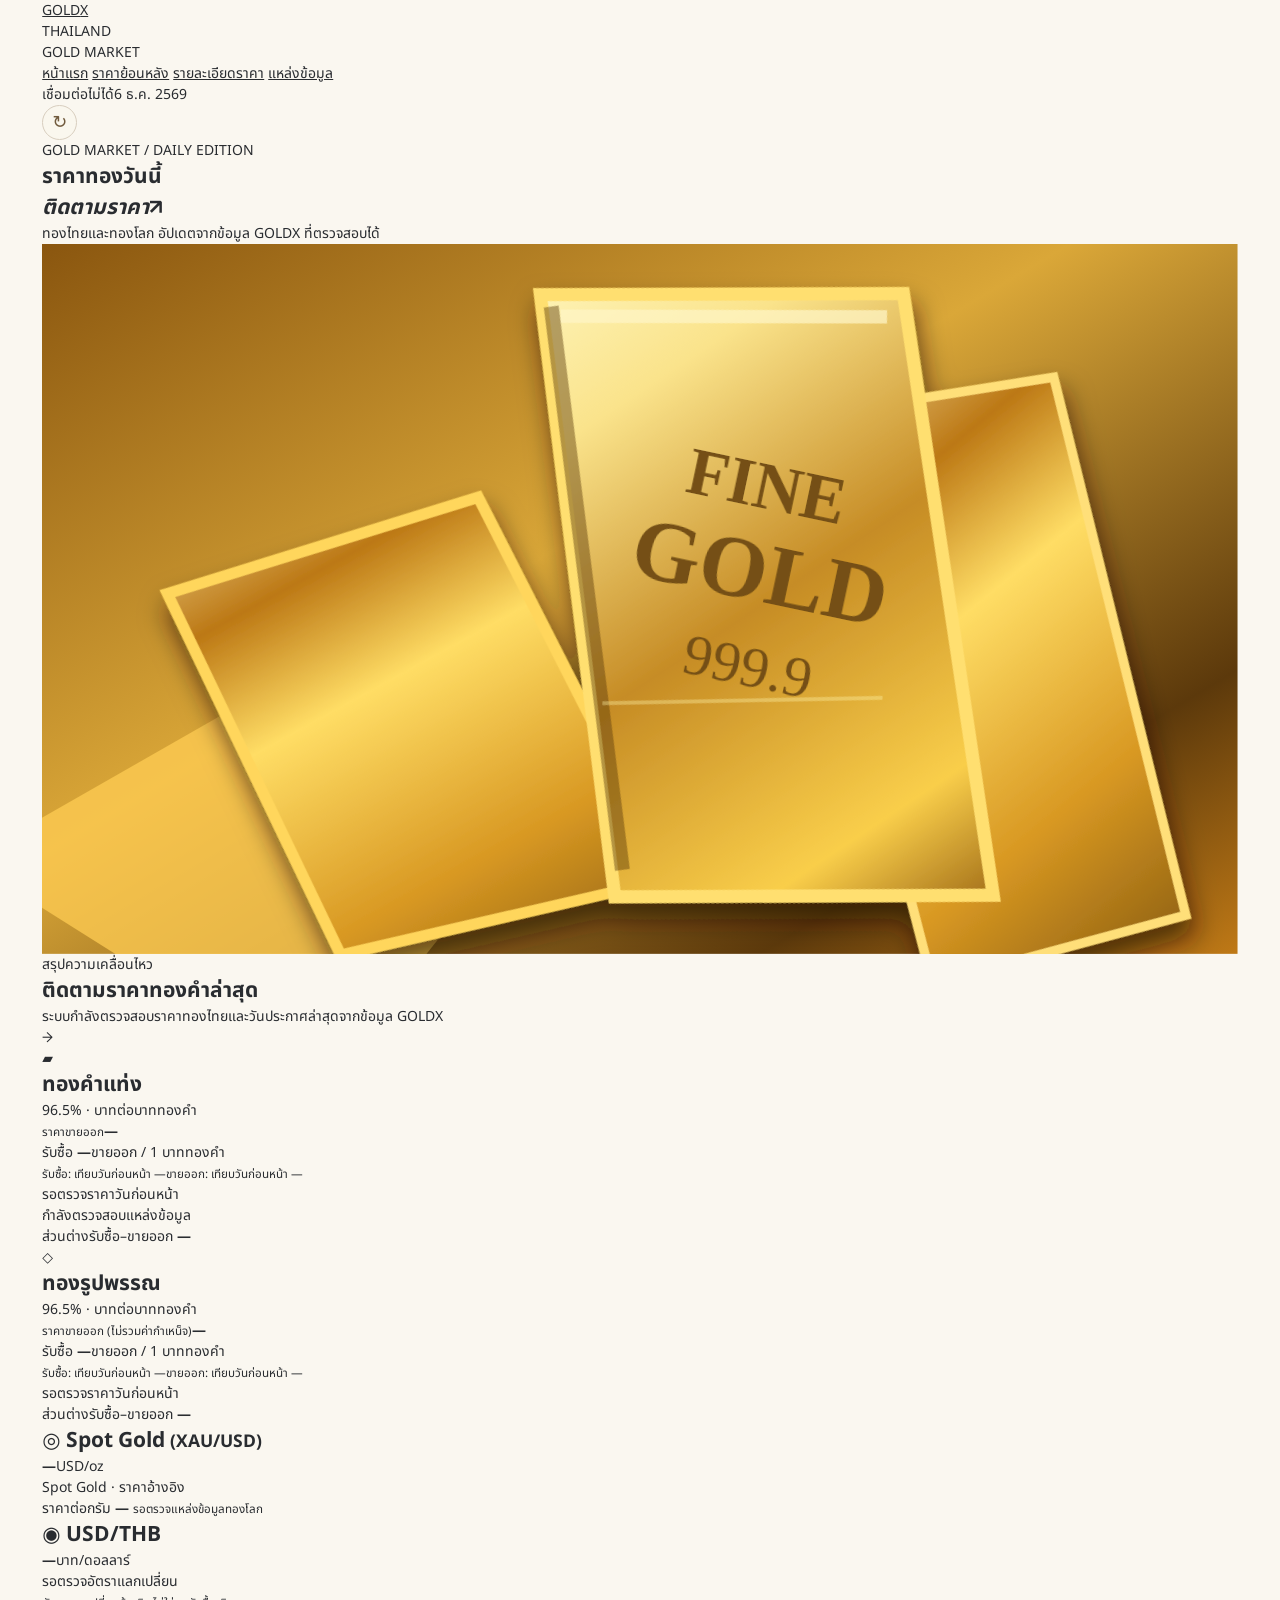
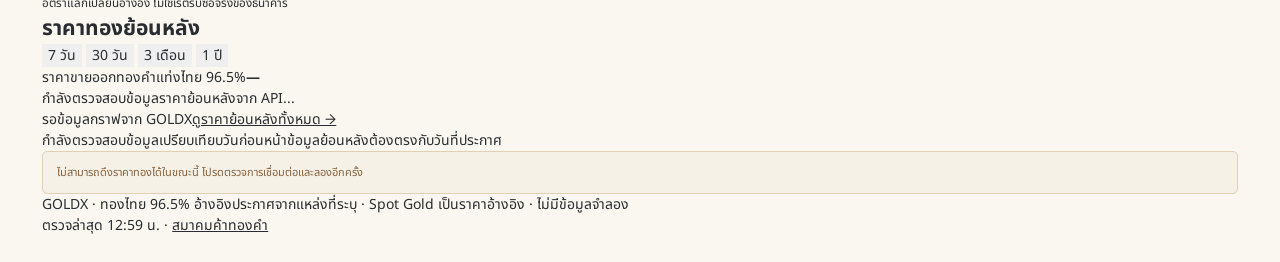
==== index.html @ 0587a01c "Redesign GOLDX homepage as user-approved bold black/red editorial with same live price IDs and verif" ====
<!doctype html>
<html lang="th">
<head>
  <meta charset="utf-8" />
  <meta name="viewport" content="width=device-width, initial-scale=1" />
  <meta name="theme-color" content="#faf7ee" />
  <meta name="application-name" content="GOLDX" />
  <meta property="og:title" content="GOLDX — Gold Market Intelligence" />
  <link rel="icon" type="image/svg+xml" href="data:image/svg+xml,%3Csvg%20xmlns%3D%22http%3A%2F%2Fwww.w3.org%2F2000%2Fsvg%22%20viewBox%3D%220%200%2064%2064%22%20role%3D%22img%22%20aria-label%3D%22GOLDX%22%3E%0A%3Cdefs%3E%3ClinearGradient%20id%3D%22g%22%20x1%3D%220%22%20y1%3D%220%22%20x2%3D%221%22%20y2%3D%221%22%3E%3Cstop%20stop-color%3D%22%23ffecb2%22%2F%3E%3Cstop%20offset%3D%22.55%22%20stop-color%3D%22%23d8ac60%22%2F%3E%3Cstop%20offset%3D%221%22%20stop-color%3D%22%23a27a3a%22%2F%3E%3C%2FlinearGradient%3E%3C%2Fdefs%3E%0A%3Crect%20x%3D%222%22%20y%3D%222%22%20width%3D%2260%22%20height%3D%2260%22%20rx%3D%2215%22%20fill%3D%22%23111214%22%20stroke%3D%22%235f4d2e%22%20stroke-width%3D%222%22%2F%3E%0A%3Cpath%20d%3D%22M36%2018.5C32.5%2016.7%2024.2%2018.4%2020.8%2024.6c-4%207.5-1%2017.6%206.2%2020.9%204.4%202.1%209.8%201.3%2013.3-1V34H30.5%22%20stroke%3D%22url%28%23g%29%22%20fill%3D%22none%22%20stroke-width%3D%225.5%22%20stroke-linecap%3D%22round%22%20stroke-linejoin%3D%22round%22%2F%3E%0A%3Cpath%20d%3D%22M42%2015.6%2052.2%2027M52.2%2015.6%2042%2027%22%20stroke%3D%22url%28%23g%29%22%20fill%3D%22none%22%20stroke-width%3D%223.4%22%20stroke-linecap%3D%22round%22%2F%3E%0A%3C%2Fsvg%3E" />
  <meta name="description" content="GOLDX — ราคาทองไทย 96.5% รับซื้อขายออก ทองโลก XAU/USD ค่าเงิน USD/THB และกราฟราคาย้อนหลังจากข้อมูลอ้างอิงจริง" />
  <title>GOLDX — ราคาทองไทย ทองโลก และอัตราแลกเปลี่ยน | Bold Editorial</title>
  <link rel="preconnect" href="https://fonts.googleapis.com" />
  <link rel="preconnect" href="https://fonts.gstatic.com" crossorigin />
  <link href="https://fonts.googleapis.com/css2?family=DM+Sans:wght@400;500;600;700;800&family=Noto+Sans+Thai:wght@400;500;600;700;800&display=swap" rel="stylesheet" />
  <style>
:root{--bg:#0b0c0e;--rail:#101113;--panel:#151619;--panel-hi:#191a1d;--line:#2c2d2e;--subline:#262728;--gold:#ddba78;--gold-hi:#f7daa1;--gold-muted:#a18a63;--ink:#f1f0ec;--muted:#85868b;--subtle:#54565a;--green:#91d9b0;--red:#ed8c83;--radius:16px;--font:'DM Sans','Noto Sans Thai',system-ui,sans-serif}
*{box-sizing:border-box}html{scroll-behavior:smooth}body{margin:0;background:var(--bg);color:var(--ink);font-family:var(--font);font-size:14px;-webkit-font-smoothing:antialiased}button,input,select{font:inherit}button{cursor:pointer}button:focus-visible,input:focus-visible,select:focus-visible,a:focus-visible{outline:2px solid var(--gold-hi);outline-offset:3px}a{color:inherit}h1,h2,h3,p{margin:0}svg{display:block}button{border:0;color:inherit}::selection{background:#b99654;color:#0b0c0e}.svg-defs{position:absolute;overflow:hidden;pointer-events:none}.site-shell{display:flex;min-height:100vh;max-width:2200px;margin:auto}.sidebar{width:248px;flex-shrink:0;position:sticky;top:0;height:100vh;background:var(--rail);border-right:1px solid #252527;display:flex;flex-direction:column;padding:31px 16px 22px;z-index:22}.brand{display:flex;align-items:center;gap:11px;padding:0 12px 41px}.brand-mark{height:40px;width:40px;flex-shrink:0;display:grid;place-items:center;background:linear-gradient(130deg,#f5d997,#95723c);color:#15120e;border-radius:11px;transform:rotate(-8deg);box-shadow:0 5px 22px #bb8d3830}.brand-mark>span{font-size:16px;font-weight:800;letter-spacing:-1px;transform:rotate(8deg);line-height:1}.brand-type strong{display:block;font-size:22px;letter-spacing:3px;font-weight:800;line-height:1.1}.brand-type small{display:block;white-space:nowrap;font-size:7px;letter-spacing:2px;color:var(--gold-muted);margin-top:5px;font-weight:700}.sidebar-label,.section-kicker{font-size:10px;letter-spacing:2px;font-weight:800;color:var(--gold-muted)}.sidebar-label{padding:0 14px;margin-bottom:17px;color:#777779;font-size:9px}.side-nav{display:flex;flex-direction:column;gap:5px}.nav-link{height:47px;background:transparent;width:100%;padding:0 13px;border-radius:9px;display:flex;align-items:center;gap:13px;text-align:left;font-weight:600;color:#a4a4a6;transition:background .18s,color .18s}.nav-link:hover{background:#222326;color:#fff}.nav-link.is-active{background:linear-gradient(90deg,#4c412d70,#27231e50);color:#f4d391;border:1px solid #b18e472e}.nav-link svg,.quote-icon svg,.icon-btn svg,.insight-note svg{width:19px;height:19px;fill:none;stroke:currentColor;stroke-width:1.6;stroke-linecap:round;stroke-linejoin:round}.nav-link svg{width:18px;height:18px}.sidebar-bottom{margin-top:auto}.side-source{background:#17181a;border:1px solid #35302a;border-radius:12px;padding:17px 12px;display:flex;gap:10px;align-items:flex-start}.source-emblem{color:var(--gold);font-size:21px}.side-source strong{font-size:11px;color:var(--gold-hi)}.side-source p{font-size:10px;line-height:1.8;color:#858285;margin-top:6px}.sidebar-footer{display:flex;justify-content:space-between;align-items:center;padding:22px 7px 0;color:#66676a;font-size:10px;letter-spacing:.8px}.sidebar-footer span{font-size:14px;color:var(--gold-muted)}.content-wrap{min-width:0;flex:1}.topbar{height:79px;padding:0 43px;border-bottom:1px solid #222427;display:flex;align-items:center;justify-content:space-between;gap:12px}.top-left,.top-right{display:flex;align-items:center;gap:20px}.top-left{font-size:11px;color:#909194}.top-eyebrow{font-weight:700;letter-spacing:1.6px;color:#e3e1da;font-size:10px}.top-eyebrow span{color:#6d6b65;margin:0 4px}.top-divider{height:15px;width:1px;background:#38383a}.timezone{font-size:9px;letter-spacing:1px;color:#787879;font-weight:700}.live-indicator{display:inline-flex;gap:8px;align-items:center;background:#24342c40;border:1px solid #46694e65;border-radius:50px;padding:7px 11px;color:var(--green);font-size:10px;font-weight:700;white-space:nowrap}.live-indicator.is-warning{background:#4f392039;border-color:#725936;color:#f3ca80}.live-indicator.is-error{background:#51292a42;border-color:#844042;color:#f09c96}.status-dot,.mini-dot,.tiny-dot{width:6px;height:6px;background:currentColor;border-radius:50%;display:inline-block;box-shadow:0 0 9px currentColor}.icon-btn{width:36px;height:36px;border:1px solid #38393c;background:#1c1d20;border-radius:10px;display:grid;place-items:center;color:#c2c2c3;transition:.2s}.icon-btn:hover{color:var(--gold-hi);border-color:#846e48}.icon-btn.spinning svg{animation:rot .85s linear infinite}.menu-button{display:none}.content-wrap main{padding:31px 43px 0;max-width:1800px;margin:auto}.hero{min-height:250px;position:relative;overflow:hidden;border-radius:17px;background:radial-gradient(ellipse 70% 160% at 100% 50%,#61503339,transparent 75%),linear-gradient(110deg,#1c1b18,#181819 68%,#252018);border:1px solid #403a2f;display:flex;justify-content:space-between;align-items:center;padding:29px 38px}.hero::after{content:'';position:absolute;inset:0;pointer-events:none;background-image:linear-gradient(90deg,transparent 95%,#e4c68e06 96%),linear-gradient(transparent 95%,#e4c68e06 96%);background-size:32px 32px;mask-image:linear-gradient(to left,black,transparent 65%)}.hero-copy{z-index:2;max-width:670px}.eyebrow{font-size:10px;font-weight:800;color:#ebc785;letter-spacing:2.2px;display:flex;gap:12px;align-items:center}.eyebrow-line{width:23px;height:1px;background:#e9c37b}.eyebrow-end{color:#776d5a}.hero h1{font-size:clamp(28px,3.1vw,48px);letter-spacing:-1.4px;line-height:1.4;font-weight:700;margin:12px 0 9px}.hero h1 em{font-style:normal;color:var(--gold-hi);font-weight:800}.hero-copy>p{font-size:12px;line-height:2.05;color:#b5afa5;max-width:560px}.hero-meta{margin-top:23px;font-size:10px;display:flex;gap:15px;flex-wrap:wrap;color:#a7a7a6;align-items:center}.hero-meta strong{font-weight:700;color:#e4d2ae}.hero-meta .mini-dot{margin-right:7px;color:var(--green)}.hero-meta-break{height:13px;background:#534c42;width:1px}.hero-art{height:232px;width:300px;flex-shrink:0;position:relative;z-index:1;margin-right:3px}.art-circle{border:1px solid #cda65a2c;border-radius:50%;position:absolute;left:15px;top:-66px;width:280px;height:280px}.art-circle-2{left:49px;top:-31px;width:212px;height:212px;border-style:dashed;border-color:#cda65a36}.art-halo{width:220px;height:130px;background:#e0b66545;filter:blur(62px);border-radius:50%;position:absolute;left:43px;top:65px}.gold-block{position:absolute;background:linear-gradient(146deg,#ffedac 0%,#cea158 17%,#b27c2f 51%,#73512c 100%);box-shadow:7px 19px 38px #0009,inset 2px 2px 3px #fff6;border:1px solid #f9d9988c;border-radius:6px;transform:skewY(-12deg) rotate(-11deg)}.gold-block-front{width:181px;height:112px;left:64px;top:58px;padding:18px 19px;color:#493216;display:flex;flex-direction:column;justify-content:space-between}.gold-block-front:after{content:'';position:absolute;bottom:-11px;left:1px;width:100%;height:12px;clip-path:polygon(0 0,100% 0,94% 100%,7% 100%);background:linear-gradient(90deg,#8d652f,#bd8540,#513713);border-radius:0 0 4px 4px}.gold-block-back{width:173px;height:103px;left:94px;top:42px;transform:skewY(-12deg) rotate(6deg);background:linear-gradient(150deg,#f8d18a,#88602a);opacity:.9}.gold-block-back span{position:absolute;font-size:9px;letter-spacing:3px;left:30px;bottom:22px;color:#67451b}.block-brand{font-weight:800;font-size:23px;letter-spacing:-1px}.block-purity{font-weight:800;font-size:19px;letter-spacing:1px}.block-purity span{display:block;font-size:6px;letter-spacing:2.2px}.block-mass{font-size:8px;letter-spacing:1.5px;position:absolute;right:18px;top:24px;font-weight:800}.art-cross{color:#f3d09a;font-size:21px;position:absolute;top:23px;right:24px;opacity:.9}.section-caption{display:flex;align-items:end;justify-content:space-between;gap:10px;margin:31px 0 17px}.section-caption h2,.panel-top h2,.lower-grid h2,.alerts-intro h2{font-size:19px;letter-spacing:-.4px;margin-top:7px;font-weight:700}.muted-caption{font-size:10px;color:var(--muted)}.quote-grid{display:grid;grid-template-columns:1fr 1fr;gap:16px}.quote-card{position:relative;overflow:hidden;background:linear-gradient(140deg,#1c1d1f,#171819 65%);border:1px solid #38383a;border-radius:16px;padding:23px 26px 0;min-width:0}.thai-quote{background:radial-gradient(ellipse 70% 70% at 100% 0%,#9a753123,transparent),linear-gradient(140deg,#20201e,#171819 70%);border-color:#594d37}.quote-card::after{content:'';position:absolute;right:-38px;top:50px;height:135px;width:135px;border:1px solid #d3aa5520;transform:rotate(35deg);border-radius:20px;pointer-events:none}.quote-top{display:flex;gap:12px;align-items:center}.quote-icon{width:40px;height:40px;border-radius:11px;display:grid;place-items:center;flex-shrink:0;font-weight:800;font-size:23px}.quote-icon-thai{background:linear-gradient(130deg,#75572c,#b59351);color:#ffe5af}.quote-icon-world{background:#20333b;color:#8fc3d1}.quote-title{min-width:0}.quote-name{font-size:9px;font-weight:800;letter-spacing:1.3px;color:#a99a76}.world-quote .quote-name{color:#8dabae}.quote-title h3{font-size:17px;font-weight:700;margin-top:2px;white-space:nowrap}.quote-title h3 span{font-size:11px;color:#9b9995;margin-left:4px}.small-tag{font-size:9px;letter-spacing:.9px;border:1px solid #514839;color:var(--gold);padding:7px 9px;border-radius:6px;font-weight:700;margin-left:auto;white-space:nowrap}.world-quote .small-tag{border-color:#2c4a52;color:#9dbdc5}.quote-sub-label{font-size:11px;color:#92918f;margin-top:23px}.quote-hero-price{display:flex;align-items:baseline;gap:7px;white-space:nowrap;margin-top:2px}.quote-hero-price .currency-sign{font-size:21px;color:var(--gold-muted)}.world-quote .currency-sign{color:#92bec6}.quote-hero-price strong{font-size:clamp(28px,3.25vw,48px);font-weight:700;letter-spacing:-2px;line-height:1.3;font-variant-numeric:tabular-nums}.price-suffix{font-size:10px;color:#828286;font-weight:700;letter-spacing:1px;margin-left:5px}.quote-info-row{display:flex;justify-content:space-between;gap:8px;align-items:center;margin-top:5px;min-height:25px}.price-change{font-size:11px;font-weight:700;padding:5px 9px;border-radius:5px;background:#282a2b;color:#a5a6a6}.price-change.positive{color:var(--green);background:#27463760}.price-change.negative{color:var(--red);background:#512c2b70}.quote-caption{font-size:10px;color:#979594}.quote-caption strong{font-weight:700;color:#c7c3b9}.quote-divider{height:1px;background:#393938;margin:20px 0 15px}.bidask{display:flex;align-items:center;gap:20px;padding-bottom:22px}.bidask>div{flex:1;min-width:0}.bidask small{color:#898988;display:block;font-size:10px;margin-bottom:5px}.bidask strong{font-size:19px;letter-spacing:-.4px;white-space:nowrap;font-weight:700;font-variant-numeric:tabular-nums}.bidask-bar{width:1px;height:36px;background:#484644}.source-line{margin:0 -26px;padding:12px 25px;display:flex;gap:8px;align-items:center;background:#0d0e1055;border-top:1px solid #333335;color:#989a99;font-size:9px;min-width:0}.source-line>span:nth-child(2){overflow:hidden;text-overflow:ellipsis;white-space:nowrap}.tiny-dot{color:var(--green);width:5px;height:5px;flex-shrink:0}.tiny-dot.stale{color:#efc17a}.tiny-dot.off{color:#a4a3a3}.time-right{margin-left:auto;flex-shrink:0;color:#b6b7b5}.quick-metrics{margin:16px 0 28px;display:grid;grid-template-columns:repeat(4,1fr);gap:14px}.metric{border:1px solid #2e3032;background:#141517;border-radius:12px;padding:17px 18px;min-width:0}.metric>span{font-size:10px;color:#929291;font-weight:700}.metric-slash{color:#605a50;margin:0 4px}.metric strong{display:block;font-size:23px;font-weight:700;letter-spacing:-.6px;margin-top:10px;font-variant-numeric:tabular-nums;white-space:nowrap;overflow:hidden;text-overflow:ellipsis}.metric small{font-size:10px;color:#727373}.analysis-layout{display:grid;grid-template-columns:minmax(0,1.75fr) minmax(300px,1fr);gap:16px;scroll-margin-top:20px}.surface{background:linear-gradient(150deg,#18191b,#141517);border:1px solid #303133;border-radius:16px;min-width:0}.chart-panel{padding:24px 25px 20px}.technical-panel{padding:24px 23px 20px}.panel-top{display:flex;justify-content:space-between;align-items:center;gap:8px}.panel-top-mark{font-size:9px;letter-spacing:1px;color:#787877;font-weight:700}.panel-top-mark span{font-size:17px;color:var(--gold);margin-left:8px}.chart-controls{display:flex;justify-content:space-between;gap:8px;margin:25px 0 25px;align-items:center;flex-wrap:wrap}.segmented{background:#101113;border:1px solid #373738;border-radius:9px;padding:4px;display:flex;gap:3px}.segment{border-radius:6px;color:#8d8e8e;background:transparent;padding:10px 13px;font-size:11px;font-weight:700;white-space:nowrap}.segment.is-selected{background:#57452a;color:#ffdfac}.periods{display:flex;gap:3px}.periods button{padding:9px 11px;background:transparent;color:#898989;font-size:10px;font-weight:800;border-radius:7px}.periods button:hover{color:#e1d1b0;background:#2d2b27}.periods button.is-selected{background:#28241d;color:#ecc784}.chart-info{display:flex;justify-content:space-between;align-items:baseline;gap:9px}.chart-info>div{display:flex;align-items:baseline;gap:13px;flex-wrap:wrap}.chart-symbol{font-size:10px;font-weight:800;letter-spacing:.9px;color:#bba67f}.chart-info strong{font-size:23px;letter-spacing:-.7px;font-weight:700}.chart-info small{font-size:11px;color:#9f9e98}.chart-data-source{color:#7a7975;font-size:9px;text-align:right}.chart-container{height:305px;position:relative;margin-top:9px;overflow:hidden}.chart-container>svg{width:100%;height:100%}.chart-loader,.chart-empty{position:absolute;inset:0;display:flex;align-items:center;justify-content:center;flex-direction:column;gap:13px;color:#97948b;font-size:11px;background:#151618ed;z-index:5}.chart-loader[hidden],.chart-empty[hidden]{display:none}.spinner{height:25px;width:25px;border:2px solid #55462d;border-top-color:#e8c481;border-radius:50%;animation:rot .9s linear infinite}.chart-empty span{font-size:30px;color:var(--gold-muted)}.chart-empty strong{font-size:13px;color:#ded5c4}.chart-empty p{max-width:300px;text-align:center;line-height:1.8;color:#93908a}.chart-tooltip{position:absolute;z-index:3;pointer-events:none;top:20px;left:20px;background:#0b0c0def;border:1px solid #615033;border-radius:8px;padding:9px 12px;font-size:10px;white-space:nowrap;color:#ddd}.chart-tooltip strong{display:block;font-size:14px;color:var(--gold-hi);margin-top:3px}.chart-tooltip[hidden]{display:none}.chart-axis{display:flex;justify-content:space-between;font-size:9px;color:#777875;padding:0 7px;margin-top:0}.chart-footnote{display:flex;justify-content:space-between;align-items:center;gap:10px;color:#727370;font-size:9px;margin-top:17px}.chart-legend{display:flex;align-items:center;gap:8px;color:#aaa8a3}.chart-legend i{height:2px;width:17px;background:var(--gold)}.tech-star{color:var(--gold);font-size:26px;font-weight:300}.tech-mode{display:flex;justify-content:space-between;align-items:center;gap:8px;margin:24px 0 23px;font-size:10px;color:#a3a3a0;font-weight:600}.technical-badge{color:#f0c987;background:#413723;border:1px solid #69532b;padding:5px 8px;border-radius:5px;font-size:10px;font-weight:700;white-space:nowrap}.technical-badge.bull{color:#89d2a4;background:#243c2e;border-color:#366344}.technical-badge.bear{color:#ee9994;background:#4b2d2d;border-color:#71413e}.momentum-block{padding:15px 0 20px;border-top:1px solid #333438}.minor-label{font-size:9px;letter-spacing:1.4px;font-weight:800;color:#8c8d8e}.momentum-block strong{display:block;font-size:22px;color:#f0d4a0;margin:7px 0 17px;font-weight:700}.momentum-track{height:7px;position:relative;border-radius:50px;background:linear-gradient(90deg,#d27675,#b9ac6f 50%,#7bbd9b)}.track-gradient{display:block}.momentum-thumb{height:15px;width:15px;background:#fff4da;border:3px solid #9f804d;position:absolute;top:50%;border-radius:50%;transform:translate(-50%,-50%);box-shadow:0 0 0 3px #d8b8792c}.track-titles{display:flex;justify-content:space-between;color:#77777a;font-size:8px;font-weight:800;letter-spacing:.6px;margin-top:10px}.tech-levels{border-top:1px solid #333438;padding-top:16px}.levels-head{display:flex;justify-content:space-between;align-items:center;gap:6px;font-size:11px;font-weight:700;margin-bottom:8px}.levels-head span:last-child{font-weight:500;font-size:9px;color:#818285}.level-row{display:flex;justify-content:space-between;align-items:center;min-height:38px;font-size:11px;color:#b6b7b5;border-bottom:1px solid #2b2c2e}.level-row:last-child{border-bottom:0}.level-row span{display:flex;align-items:center;gap:8px}.level-mark{height:5px;width:5px;border-radius:50%;background:#9e9e9e}.level-row.resistance .level-mark{background:#e38a83}.level-row.support .level-mark{background:#8dd1ab}.level-row.pivot .level-mark{background:#d8bd7f}.level-row strong{color:#dededb;letter-spacing:.2px;font-size:12px;font-variant-numeric:tabular-nums}.tech-indicators{display:grid;grid-template-columns:repeat(3,1fr);border:1px solid #333439;border-radius:9px;margin-top:17px}.tech-indicators>div{padding:12px 8px;text-align:center;min-width:0}.tech-indicators>div+div{border-left:1px solid #333439}.tech-indicators small{font-size:9px;color:#8b8d8d;display:block}.tech-indicators strong{font-size:13px;display:block;margin-top:5px;overflow:hidden;text-overflow:ellipsis;white-space:nowrap}.tech-disclaimer{font-size:10px;color:#93918a;line-height:1.8;margin-top:15px}.lower-grid{display:grid;grid-template-columns:1fr 1fr;gap:16px;margin:16px 0;scroll-margin-top:20px}.lower-grid>article{padding:25px 27px}.panel-desc{color:#8f908d;font-size:11px;line-height:1.9;margin-top:11px}.scenario-list{display:flex;flex-direction:column;gap:11px;margin-top:22px}.scenario{border:1px solid #333435;background:#10111355;border-radius:10px;display:flex;align-items:center;gap:12px;padding:12px 14px}.scenario-icon{height:39px;width:39px;border-radius:9px;display:grid;place-items:center;font-size:18px;font-weight:700;flex-shrink:0}.scenario-icon.bull{background:#2f4c3a60;color:#9ad7ac}.scenario-icon.flat{background:#48402b80;color:#f4ce83}.scenario-icon.bear{background:#57313472;color:#f2a399}.scenario>div{min-width:0}.scenario strong{font-size:12px;display:block}.scenario small{font-size:10px;color:#858584;display:block;margin-top:3px}.scenario b{font-size:17px;margin-left:auto;white-space:nowrap;letter-spacing:-.4px}.insight-note{margin-top:21px;padding:12px 12px;display:flex;align-items:flex-start;gap:10px;border:1px solid #494029;background:#8e733315;border-radius:8px;font-size:10px;line-height:1.7;color:#afaa9f}.insight-note svg{height:16px;width:16px;color:var(--gold);flex-shrink:0}.calc-field{margin-top:21px}.calc-field label,.alert-form label>span{font-size:11px;font-weight:600;color:#b0ada7}.calc-entry{display:flex;margin-top:9px;border:1px solid #464445;border-radius:9px;background:#101113;height:49px;align-items:center}.calc-entry input{background:transparent;color:#eae9e5;border:0;outline:0;padding:0 16px;width:100%;min-width:0;font-size:19px;font-weight:700}.calc-entry span{color:#92928e;font-size:11px;white-space:nowrap;padding:0 15px}.weight-presets{display:flex;gap:7px;margin-top:10px;flex-wrap:wrap}.weight-presets button{background:#232425;border:1px solid #343638;border-radius:7px;color:#a1a19e;padding:9px 10px;font-size:10px;font-weight:700}.weight-presets button.selected{border-color:#94784b;background:#4c402d;color:#f2d19a}.calc-output{background:linear-gradient(115deg,#272419,#1c1b1a);border:1px solid #49412f;border-radius:10px;padding:16px 17px;margin-top:22px}.calc-output>span{font-size:11px;color:#c8bc9d;display:block}.calc-output>span small{color:#959189}.calc-output>strong{font-size:25px;letter-spacing:-.6px;display:block;margin:3px 0 0;font-weight:700}.calc-line{height:1px;background:#5c5038;margin:13px 0}.calc-footer{font-size:10px;line-height:1.8;color:#81817e;margin-top:13px}.alerts-section{margin-top:16px;padding:27px;display:grid;grid-template-columns:minmax(220px,.8fr) minmax(0,1.5fr);gap:35px;scroll-margin-top:20px}.alerts-intro p{font-size:11px;line-height:1.9;color:#888986;margin-top:11px}.alerts-intro p strong{color:#d7c392;font-weight:600}.alert-form{display:grid;grid-template-columns:1fr 1.1fr 1fr auto;gap:9px;align-items:end}.alert-form label{display:flex;flex-direction:column;gap:7px;min-width:0}.alert-form select,.alert-form input{background:#101113;border:1px solid #3a3b3e;border-radius:8px;color:#e4e3df;min-width:0;width:100%;height:41px;padding:0 10px;font-size:11px;outline:0}.alert-form option{background:#191a1b}.add-alert{height:41px;padding:0 16px;background:linear-gradient(110deg,#c09b60,#e3c58d);border-radius:8px;color:#211808;font-size:11px;font-weight:800;white-space:nowrap}.add-alert:hover{filter:brightness(1.08)}.alert-list{margin-top:14px;display:flex;flex-direction:column;gap:8px}.alerts-empty{color:#858585;font-size:10px}.alert-item{display:flex;justify-content:space-between;gap:8px;padding:9px 11px;background:#202123;border:1px solid #38393b;border-radius:8px;align-items:center}.alert-item p{font-size:10px;color:#bdb9ad}.alert-item p strong{color:#ecd09a;font-size:12px}.alert-item button{background:transparent;color:#b1a5a1;font-size:18px}.alert-item.triggered{border-color:#4e855c;background:#233b2b}.footer{margin:27px -43px 0;padding:28px 43px 35px;border-top:1px solid #292a2c;display:grid;grid-template-columns:auto 1fr auto;align-items:center;gap:22px}.footer-logo{font-size:14px;letter-spacing:2px;color:#e5c68c;font-weight:800;display:block}.footer-sub{color:#70706e;font-size:8px;letter-spacing:1px}.footer p{color:#777776;font-size:9px;line-height:1.8;max-width:580px}.footer-links{display:flex;flex-direction:column;gap:4px}.footer-links a{font-size:10px;color:#aa9673;text-decoration:none;white-space:nowrap}.footer-links a:hover{color:var(--gold-hi)}.toast{z-index:100;position:fixed;bottom:24px;right:25px;max-width:385px;background:#282419;border:1px solid #8c7143;box-shadow:0 12px 35px #0008;color:#f0d9b2;border-radius:10px;padding:14px 19px;font-size:12px;opacity:0;transform:translateY(15px);pointer-events:none;transition:.25s;line-height:1.7}.toast.is-visible{opacity:1;transform:translateY(0)}.mobile-cover{display:none}@keyframes rot{to{transform:rotate(360deg)}}
@media (max-width:1480px){.sidebar{width:228px}.content-wrap main{padding:28px 30px 0}.topbar{padding:0 30px}.footer{margin-left:-30px;margin-right:-30px;padding-left:30px;padding-right:30px}.hero{padding-left:30px}.analysis-layout{grid-template-columns:minmax(0,1.55fr) minmax(280px,1fr)}.quote-card{padding-left:20px;padding-right:20px}.source-line{margin-left:-20px;margin-right:-20px;padding-left:20px;padding-right:20px}.quote-title h3{font-size:16px}.bidask strong{font-size:17px}.quote-hero-price strong{font-size:35px}}
@media (max-width:1220px){.quick-metrics{grid-template-columns:repeat(2,1fr)}.analysis-layout{grid-template-columns:1fr}.technical-panel{display:grid;grid-template-columns:1fr 1fr;column-gap:25px;align-items:start}.technical-panel .panel-top,.technical-panel .tech-mode,.technical-panel .tech-disclaimer{grid-column:1/-1}.tech-mode{margin-bottom:5px}.tech-levels{padding-top:15px}.momentum-block{padding-top:15px}.tech-indicators{grid-column:1/-1;margin-top:0}.lower-grid{grid-template-columns:1fr 1fr}.alerts-section{grid-template-columns:1fr;gap:20px}.alert-form{grid-template-columns:1fr 1fr 1fr auto}.hero-art{width:240px}.gold-block-front{left:28px}.gold-block-back{left:60px}.art-circle{left:0}.art-circle-2{left:34px}}
@media (max-width:890px){.sidebar{position:fixed;left:0;transform:translateX(-100%);transition:transform .25s;width:270px;box-shadow:15px 0 35px #0005}.sidebar.open{transform:translateX(0)}.mobile-cover.show{display:block;position:fixed;inset:0;background:#0009;z-index:20}.menu-button{display:grid}.topbar{height:68px}.top-left{gap:10px}.timezone{display:none}.content-wrap{width:100%}.hero{min-height:220px}.quote-hero-price strong{font-size:34px}}
@media (max-width:700px){.content-wrap main{padding:18px 16px 0}.topbar{padding:0 16px}.hero{padding:24px 20px;min-height:262px}.hero-copy{position:relative;z-index:3}.hero h1{font-size:28px;max-width:440px}.hero-copy>p{font-size:11px;max-width:480px}.hero-art{position:absolute;right:-85px;top:40px;opacity:.2;transform:scale(1.3)}.hero-meta{font-size:9px}.top-left{font-size:10px}.topbar .top-divider{display:none}.top-eyebrow{display:none}.quote-grid{grid-template-columns:1fr}.quote-card{padding:21px 21px 0}.quote-hero-price strong{font-size:40px}.section-caption{margin-top:25px}.section-caption h2,.panel-top h2,.lower-grid h2,.alerts-intro h2{font-size:17px}.muted-caption{display:none}.quick-metrics{gap:10px}.metric{padding:15px 13px}.metric strong{font-size:21px}.metric>span{font-size:9px}.analysis-layout{grid-template-columns:1fr}.chart-panel,.technical-panel{padding:21px 15px}.chart-controls{margin:20px 0 19px}.chart-container{height:275px}.technical-panel{display:block}.tech-indicators{margin-top:16px}.tech-levels{margin-top:0}.lower-grid{grid-template-columns:1fr}.lower-grid>article{padding:22px 20px}.alerts-section{padding:21px 18px}.alert-form{grid-template-columns:1fr 1fr}.add-alert{grid-column:1/-1}.footer{grid-template-columns:1fr;margin:25px -16px 0;padding:25px 18px}.footer-links{flex-direction:row;flex-wrap:wrap;gap:14px}.footer p{max-width:none}}
@media (max-width:420px){.top-right{gap:6px}.top-left{gap:6px}.topbar{padding:0 12px}.live-indicator{font-size:9px;padding:6px 8px}.hero h1{font-size:25px}.hero-meta-break{display:none}.quote-hero-price strong{font-size:36px}.bidask strong{font-size:16px}.chart-info{align-items:start;flex-direction:column}.chart-controls{align-items:start;flex-direction:column}.segmented,.segment{width:100%}.segment{width:50%;text-align:center}.periods{width:100%;justify-content:space-between}.chart-container{height:260px}.chart-panel,.technical-panel{padding:17px 12px}.source-line{font-size:8px}.quote-title h3{font-size:15px}.quote-card::after{opacity:.35}.metric strong{font-size:19px}.alert-form{grid-template-columns:1fr}.alert-form .add-alert{grid-column:auto}}
@media (prefers-reduced-motion:reduce){*,*:before,*:after{scroll-behavior:auto!important;transition:none!important;animation:none!important}}

  
/* GOLDX 2.0 — luxury, accessible and responsive */
:root{--bg:#090c11;--rail:#0e131a;--panel:#161b23;--line:#353a43;--gold:#dab478;--gold-hi:#ffe2ad;--ink:#f8f3ea;--muted:#a0a3aa;--green:#80d6a9;--red:#f0968e}
body{background:radial-gradient(ellipse 72% 30% at 72% -5%,#ba914518,transparent 75%),#090c11}
.sidebar{background:linear-gradient(#12171f,#0c1118);border-color:#262e39}
.nav-link{border:1px solid transparent;transition:background .18s,border-color .18s,transform .18s}
.nav-link:hover{border-color:#96734552;transform:translateX(2px)}
.nav-link.is-active{background:linear-gradient(100deg,#a8823f35,#15171a);border-color:#aa854451}
.topbar{background:#0f131abe;backdrop-filter:blur(12px);border-color:#2d323b}
.hero{min-height:278px;background:radial-gradient(circle at 76% 48%,#bb954a36,transparent 47%),linear-gradient(125deg,#292318,#121924 76%);border-color:#83633c66;box-shadow:0 18px 40px #0003}
.hero h1{line-height:1.33;font-size:clamp(30px,3.2vw,50px)}
.hero-copy>p{font-size:13px}
.hero-cta{display:inline-flex;align-items:center;gap:18px;margin-top:20px;padding:11px 16px;border-radius:10px;background:linear-gradient(105deg,#ffe2a0,#c69e5e);font-size:12px;font-weight:800;color:#221b0e;text-decoration:none;box-shadow:0 12px 24px #ae87401d;transition:transform .2s}
.hero-cta:hover{transform:translateY(-2px)}
.hero-cta span{font-size:18px}
.quote-card,.metric,.surface{box-shadow:0 14px 32px #0003;border-color:#3b414b;transition:border-color .2s,box-shadow .2s}
.quote-card:hover,.metric:hover{border-color:#ab895b85;box-shadow:0 16px 36px #0005}
.thai-quote{background:radial-gradient(circle at 100% 0%,#d4a04126,transparent 65%),linear-gradient(130deg,#231f1a,#151b23);border-color:#85633e70}
.world-quote{background:radial-gradient(circle at 100% 0%,#608e9c20,transparent 65%),linear-gradient(130deg,#1b252c,#151b23)}
.metric{background:linear-gradient(145deg,#1b222b,#141920)}
.metric strong{color:#f3e7d1}
.chart-panel{border-color:#8c694056;background:linear-gradient(145deg,#1b1e25,#121820)}
.chart-controls{margin:22px 0 10px;gap:10px}
.segmented{border-color:#534b3d}
.segment.is-selected{background:#58452d;color:#ffe0a6}
.periods{border:1px solid #303843;border-radius:10px;padding:4px;background:#11161d;flex-wrap:wrap}
.periods button.is-selected{background:#4b3b25;color:#f9dca6}
.history-tools{display:flex;justify-content:space-between;align-items:center;gap:10px;flex-wrap:wrap;margin:15px 0 19px}
.history-modes{display:flex;gap:4px;padding:4px;border:1px solid #37404b;border-radius:10px;background:#0f141b}
.history-modes button,.history-buttons button{font:700 11px/1.2 'DM Sans','Noto Sans Thai',sans-serif;border-radius:7px;padding:9px 11px;color:#c3c0b9;background:transparent}
.history-modes button.selected{background:#a47e454d;color:#ffe2af;border:1px solid #aa85445d}
.history-modes button:disabled,.history-buttons button:disabled{opacity:.38;cursor:not-allowed}
.history-buttons{display:flex;gap:7px;align-items:center}
.history-buttons button{border:1px solid #49505a;background:#202630;color:#f1dcb8}
.history-buttons button:hover:not(:disabled){background:#3c3428;border-color:#bb965c}
#historyDataBadge{border:1px solid #a585493f;color:#d3b580;background:#b08b4a18;border-radius:7px;padding:7px 9px;font-size:10px}
#historyDataBadge.warn{color:#eeafa5;border-color:#ae6e5a65}
.chart-container{border:1px solid #3c424d;border-radius:14px;overflow:hidden;position:relative;background:radial-gradient(ellipse 65% 80% at 50% 20%,#4e3d212b,transparent 80%),#111820}
.chart-tooltip{max-width:240px;z-index:4;pointer-events:none}
.chart-tooltip .ohlc-line{display:block;color:#cfbfa3;font-size:10px;line-height:1.6;white-space:normal;margin-top:6px}
.history-stats{margin-top:15px;display:grid;grid-template-columns:repeat(4,minmax(0,1fr));gap:1px;border:1px solid #343b45;border-radius:12px;overflow:hidden;background:#343b45}
.history-stats>div{padding:14px 13px;background:linear-gradient(145deg,#1b222b,#141a21);min-width:0}
.history-stats small{display:block;color:#b4aaa0;font-size:10px;margin-bottom:7px}
.history-stats strong{display:block;color:#f4e8d1;font-size:15px;white-space:nowrap;font-variant-numeric:tabular-nums}
.history-stats strong.up{color:#82d8aa}.history-stats strong.down{color:#f39990}
.history-dates{font-size:10px;color:#a0a2a6;margin:10px 1px 1px;line-height:1.55}
.chart-footnote{flex-wrap:wrap;gap:10px}
@media(max-width:700px){.hero{min-height:280px}.history-stats{grid-template-columns:repeat(2,minmax(0,1fr))}.history-stats>div{padding:12px 10px}.history-stats strong{font-size:14px}.chart-panel{padding:17px 14px}#historyDataBadge{display:none}}
@media(max-width:420px){.chart-panel{padding:16px 11px}.history-buttons{gap:4px}.history-buttons button,.history-modes button{font-size:10px;padding:8px}.history-stats strong{font-size:13px}}
@media(prefers-reduced-motion:reduce){.hero-cta,.nav-link,.quote-card,.metric{transition:none}}

</style>
<link rel="stylesheet" href="/goldx-pro.css" />
  <link rel="stylesheet" href="/goldx4.css" />
  <link rel="stylesheet" href="/ivory-ledger.css" />
  <link rel="stylesheet" href="/editorial-bold.css" />
  <link rel="manifest" href="/manifest.webmanifest" />
  <meta name="apple-mobile-web-app-capable" content="yes" />
  <meta name="apple-mobile-web-app-status-bar-style" content="black-translucent" />
</head>
<body class="ivory-enabled">
<svg width="0" height="0" aria-hidden="true" class="svg-defs" xmlns="http://www.w3.org/2000/svg"><defs>
  <symbol id="i-overview" viewBox="0 0 24 24"><rect x="3" y="3" width="7" height="7" rx="2"/><rect x="14" y="3" width="7" height="7" rx="2"/><rect x="3" y="14" width="7" height="7" rx="2"/><rect x="14" y="14" width="7" height="7" rx="2"/></symbol>
  <symbol id="i-gold" viewBox="0 0 24 24"><path d="m4 16 3-7h10l3 7-2 3H6z"/><path d="M8 9 10 5h4l2 4"/><path d="M4 16h16"/></symbol>
  <symbol id="i-globe" viewBox="0 0 24 24"><circle cx="12" cy="12" r="9"/><path d="M3 12h18M12 3c-6 5-6 13 0 18M12 3c6 5 6 13 0 18"/></symbol>
  <symbol id="i-chart" viewBox="0 0 24 24"><path d="M3 20V4M3 20h18M6 15l5-5 4 3 6-8"/></symbol>
  <symbol id="i-calculator" viewBox="0 0 24 24"><rect x="5" y="2.5" width="14" height="19" rx="2"/><path d="M8 7h8M8 11h2M14 11h2M8 15h2M14 15h2"/></symbol>
  <symbol id="i-bell" viewBox="0 0 24 24"><path d="M18 8a6 6 0 0 0-12 0c0 8-3 8-3 10h18c0-2-3-2-3-10M10 21h4"/></symbol>
  <symbol id="i-refresh" viewBox="0 0 24 24"><path d="M20 7v5h-5M4 17v-5h5"/><path d="M5.7 9a7 7 0 0 1 12-2l2.3 3M18.3 15a7 7 0 0 1-12 2L4 14"/></symbol>
  <symbol id="i-arrow" viewBox="0 0 24 24"><path d="m7 17 10-10M9 7h8v8"/></symbol>
  <symbol id="i-chevron" viewBox="0 0 24 24"><path d="m9 18 6-6-6-6"/></symbol>
  <symbol id="i-info" viewBox="0 0 24 24"><circle cx="12" cy="12" r="9"/><path d="M12 11v6M12 7v1"/></symbol>
  <symbol id="i-clock" viewBox="0 0 24 24"><circle cx="12" cy="12" r="9"/><path d="M12 7v5l4 2"/></symbol>
</defs></svg>

<div class="ivory-ledger ed" id="ivory-ledger">
  <header class="ed-topbar">
    <a class="ed-logo" href="/" aria-label="GOLDX หน้าหลัก">GOLD<span>X</span></a>
    <div class="ed-brand-note">THAILAND<br>GOLD MARKET</div>
    <nav class="ed-nav" aria-label="เมนูหลัก">
      <a href="/" class="ed-active" aria-current="page"><span>หน้าแรก</span></a>
      <a href="/history.html"><span>ราคาย้อนหลัง</span></a>
      <a href="#ed-market"><span>รายละเอียดราคา</span></a>
      <a href="#ed-sources"><span>แหล่งข้อมูล</span></a>
    </nav>
    <div class="ed-top-status"><span class="ed-top-dot" aria-hidden="true"></span><span id="ilStatus" role="status" aria-live="polite">กำลังตรวจสอบราคา</span><span id="ilApi" data-state="warning" hidden></span><span id="ilDate" class="ed-header-date">—</span></div>
    <button class="il-refresh ed-refresh" id="ilRefresh" type="button" title="อัปเดตราคาล่าสุด" aria-label="อัปเดตราคาล่าสุด">↻</button>
  </header>

  <main class="ed-layout">
    <aside class="ed-left">
      <div class="ed-hero">
        <span class="ed-hero-eyebrow">GOLD MARKET / DAILY EDITION</span>
        <h1>ราคาทองวันนี้<br><em id="edHeadlineMove">ติดตามราคา</em><span class="ed-up-arrow" aria-hidden="true">↗</span></h1>
        <p class="ed-hero-lead" id="edHeroSub">ทองไทยและทองโลก อัปเดตจากข้อมูล GOLDX ที่ตรวจสอบได้</p>
        <div class="ed-hero-gold" aria-hidden="true">
          <svg viewBox="0 0 640 380" role="presentation" preserveAspectRatio="xMidYMid slice" xmlns="http://www.w3.org/2000/svg">
            <defs>
              <linearGradient id="edBarA" x1="0" x2="1" y1="0" y2="1"><stop offset="0" stop-color="#fef2b5"/><stop offset=".24" stop-color="#bc7815"/><stop offset=".42" stop-color="#ffdd65"/><stop offset=".7" stop-color="#d89822"/><stop offset="1" stop-color="#79500e"/></linearGradient>
              <linearGradient id="edBarB" x1="0" x2=".9" y1="0" y2="1"><stop stop-color="#fff8c4"/><stop offset=".23" stop-color="#fae38b"/><stop offset=".53" stop-color="#c68c25"/><stop offset=".83" stop-color="#f9ce4a"/><stop offset="1" stop-color="#9a6514"/></linearGradient>
              <linearGradient id="edGoldBG" x1="0" x2="1" y1="0" y2="1"><stop stop-color="#8a560f"/><stop offset=".43" stop-color="#daa738"/><stop offset=".8" stop-color="#5c390b"/><stop offset="1" stop-color="#bf7916"/></linearGradient>
              <filter id="edShadow"><feDropShadow dx="4" dy="8" stdDeviation="7" flood-color="#231205" flood-opacity=".65"/></filter>
            </defs>
            <rect width="640" height="380" fill="url(#edGoldBG)"/>
            <path d="M-40 330 L170 210 L300 262 L150 450 Z" fill="#ffcd53" opacity=".75"/>
            <g filter="url(#edShadow)" transform="rotate(12 320 200)">
              <path d="M375 80 L510 28 L639 295 L514 359 Z" fill="url(#edBarA)" stroke="#ffdf79" stroke-width="5"/>
              <path d="M70 240 L222 155 L366 333 L201 410 Z" fill="url(#edBarA)" stroke="#ffd65c" stroke-width="6"/>
              <path d="M232 42 L422 1 L536 306 L338 349 Z" fill="url(#edBarB)" stroke="#ffdf70" stroke-width="7"/>
              <path d="M245 51 L416 15" stroke="#fff6c7" stroke-width="7" opacity=".72"/>
              <path d="M239 47 L339 334" stroke="#5d3c0b" stroke-width="8" opacity=".45"/>
              <text x="372" y="129" font-size="36" fill="#755015" text-anchor="middle" font-family="Georgia,serif" font-weight="bold">FINE</text>
              <text x="378" y="178" font-size="47" fill="#755015" text-anchor="middle" font-family="Georgia,serif" font-weight="bold">GOLD</text>
              <text x="382" y="224" font-size="31" fill="#755015" text-anchor="middle" font-family="Georgia,serif">999.9</text>
              <path d="M310 249 L456 215" stroke="#fff4a8" opacity=".38" stroke-width="2"/>
            </g>
          </svg>
        </div>
      </div>
      <section class="ed-story" aria-label="สรุปข้อมูลราคาทองวันนี้">
        <span class="ed-ribbon">สรุปความเคลื่อนไหว</span>
        <h2 id="edStoryHeading">ติดตามราคาทองคำล่าสุด</h2>
        <p id="edStoryBody">ระบบกำลังตรวจสอบราคาทองไทยและวันประกาศล่าสุดจากข้อมูล GOLDX</p>
        <div class="ed-story-arrow" aria-hidden="true">→</div>
      </section>
    </aside>

    <div class="ed-right">
      <section class="ed-card-row" id="ed-market" aria-label="ราคาทองไทย 96.5%">
        <article class="ed-price-card ed-black" aria-labelledby="ilThaiTitle">
          <div class="ed-card-head"><span class="ed-metal-icon" aria-hidden="true">▰</span><div><h2 id="ilThaiTitle">ทองคำแท่ง</h2><span>96.5% · บาทต่อบาททองคำ</span></div></div>
          <div class="ed-hero-price"><small>ราคาขายออก</small><strong id="ilThaiSell">—</strong></div>
          <div class="ed-price-pair"><span>รับซื้อ <strong id="ilThaiBuy">—</strong></span><span>ขายออก / 1 บาททองคำ</span></div>
          <div class="ed-deltas"><small id="ilThaiBuyDelta">รับซื้อ: เทียบวันก่อนหน้า —</small><small id="ilThaiSellDelta">ขายออก: เทียบวันก่อนหน้า —</small></div>
          <div class="ed-main-move" id="edBarDaily" aria-live="polite">รอตรวจราคาวันก่อนหน้า</div>
          <div class="ed-card-source" id="ilThaiOrigin">กำลังตรวจสอบแหล่งข้อมูล</div>
          <div class="ed-spread">ส่วนต่างรับซื้อ–ขายออก <strong id="edBarSpread">—</strong></div>
        </article>
        <article class="ed-price-card ed-red" aria-labelledby="ilOrnTitle">
          <div class="ed-card-head"><span class="ed-metal-icon ed-ring-icon" aria-hidden="true">◇</span><div><h2 id="ilOrnTitle">ทองรูปพรรณ</h2><span>96.5% · บาทต่อบาททองคำ</span></div></div>
          <div class="ed-hero-price"><small>ราคาขายออก (ไม่รวมค่ากำเหน็จ)</small><strong id="ilOrnSell">—</strong></div>
          <div class="ed-price-pair"><span>รับซื้อ <strong id="ilOrnBuy">—</strong></span><span>ขายออก / 1 บาททองคำ</span></div>
          <div class="ed-deltas"><small id="ilOrnBuyDelta">รับซื้อ: เทียบวันก่อนหน้า —</small><small id="ilOrnSellDelta">ขายออก: เทียบวันก่อนหน้า —</small></div>
          <div class="ed-main-move" id="edOrnDaily" aria-live="polite">รอตรวจราคาวันก่อนหน้า</div>
          <div class="ed-spread">ส่วนต่างรับซื้อ–ขายออก <strong id="edOrnSpread">—</strong></div>
        </article>
      </section>

      <section class="ed-secondary-row" aria-label="ทองโลกและอัตราแลกเปลี่ยน">
        <article class="ed-secondary-card">
          <h2><span aria-hidden="true">◎</span> Spot Gold <small>(XAU/USD)</small></h2>
          <div class="ed-secondary-price"><strong id="ilWorldSpot">—</strong><span>USD/oz</span></div>
          <p id="ilWorldChange">Spot Gold · ราคาอ้างอิง</p>
          <span class="ed-secondary-meta">ราคาต่อกรัม <strong id="ilWorldGram">—</strong></span>
          <small class="ed-source" id="ilWorldOrigin">รอตรวจแหล่งข้อมูลทองโลก</small>
        </article>
        <article class="ed-secondary-card">
          <h2><span aria-hidden="true">◉</span> USD/THB</h2>
          <div class="ed-secondary-price"><strong id="ilFX">—</strong><span>บาท/ดอลลาร์</span></div>
          <p id="ilFXSource">รอตรวจอัตราแลกเปลี่ยน</p>
          <small class="ed-source">อัตราแลกเปลี่ยนอ้างอิง ไม่ใช่เรตรับซื้อจริงของธนาคาร</small>
        </article>
      </section>

      <section class="ed-chart-panel" aria-labelledby="ed-chart-title">
        <div class="ed-chart-top">
          <h2 id="ed-chart-title">ราคาทองย้อนหลัง</h2>
          <div class="ed-periods" role="group" aria-label="ช่วงย้อนหลัง">
            <button type="button" class="ed-selected" data-ed-period="1W" aria-pressed="true">7 วัน</button>
            <button type="button" data-ed-period="1M" aria-pressed="false">30 วัน</button>
            <button type="button" data-ed-period="3M" aria-pressed="false">3 เดือน</button>
            <button type="button" data-ed-period="1Y" aria-pressed="false">1 ปี</button>
          </div>
        </div>
        <div class="ed-chart-meta"><span>ราคาขายออกทองคำแท่งไทย 96.5%</span><strong id="edChartLatest">—</strong></div>
        <div class="ed-chart-display" id="edChartDisplay" role="img" aria-label="กราฟราคาทองคำแท่งย้อนหลังจากข้อมูลที่มีจริง"><p id="edChartEmpty">กำลังตรวจสอบข้อมูลราคาย้อนหลังจาก API...</p></div>
        <p class="ed-chart-source"><span id="edChartSource">รอข้อมูลกราฟจาก GOLDX</span><a href="/history.html">ดูราคาย้อนหลังทั้งหมด →</a></p>
      </section>
    </div>
  </main>
  <div class="ed-source-strip"><span id="ilThaiChange">กำลังตรวจสอบข้อมูลเปรียบเทียบวันก่อนหน้า</span><span id="ilReferenceSource">ข้อมูลย้อนหลังต้องตรงกับวันที่ประกาศ</span></div>
  <p class="il-notice ed-notice" id="ilNotice" role="alert" hidden></p>
  <footer class="ed-footer" id="ed-sources"><div>GOLDX · ทองไทย 96.5% อ้างอิงประกาศจากแหล่งที่ระบุ · Spot Gold เป็นราคาอ้างอิง · ไม่มีข้อมูลจำลอง</div><div><span id="ilLastChecked">ตรวจล่าสุด —</span> · <a href="https://www.goldtraders.or.th/" target="_blank" rel="noopener noreferrer">สมาคมค้าทองคำ</a></div></footer>
</div>
<div class="site-shell" inert aria-hidden="true">
  <aside class="sidebar" id="sidebar">
    <div class="brand" aria-label="GOLDX">
      <span class="brand-mark"><span>GX</span></span>
      <span class="brand-type"><strong>GOLDX</strong><small>LIVE MARKET INTELLIGENCE</small></span>
    </div>
    <div class="sidebar-label">WORKSPACE</div>
    <nav class="side-nav" aria-label="การนำทาง">
      <button class="nav-link is-active" data-nav="overview"><svg><use href="#i-overview" /></svg><span>ภาพรวมตลาด</span></button>
      <button class="nav-link" data-nav="thai"><svg><use href="#i-gold" /></svg><span>ทองคำไทย 96.5%</span></button>
      <button class="nav-link" data-nav="world"><svg><use href="#i-globe" /></svg><span>ทองคำโลก XAU/USD</span></button>
      <button class="nav-link" data-nav="analysis"><svg><use href="#i-chart" /></svg><span>กราฟย้อนหลังและเทคนิค</span></button>
      <button class="nav-link" data-nav="history"><svg><use href="#i-clock" /></svg><span>ประวัติราคาทองไทย</span></button>
      <button class="nav-link" data-nav="calculator"><svg><use href="#i-calculator" /></svg><span>คำนวณทองคำ</span></button>
      <button class="nav-link" data-nav="alerts"><svg><use href="#i-bell" /></svg><span>แจ้งเตือนราคา</span></button>
      <button class="nav-link" data-nav="more"><svg><use href="#i-info" /></svg><span>ข้อมูลเพิ่มเติม / ตั้งค่า</span></button>
    </nav>
    <div class="sidebar-bottom">
      <div class="side-source"><span class="source-emblem">◎</span><div><strong>Trusted market data</strong><p>แสดงราคาจากผู้ให้บริการจริง<br />ไม่มีราคาแต่งขึ้นหรือสุ่มตัวเลข</p></div></div>
      <div class="sidebar-footer">© 2026 GOLDX <span>✦</span> v4.0</div>
    </div>
  </aside>
  <div class="content-wrap">
    <header class="topbar">
      <div class="top-left"><button class="menu-button icon-btn" id="menuBtn" aria-label="เปิดเมนู"><span>☰</span></button><span class="top-eyebrow">MARKETS <span>/</span> GOLD</span><span class="top-divider"></span><span id="todayDate">—</span></div>
      <div class="top-right">
  <details class="gx4-health-popover" id="gx4-toolbox">
    <summary aria-label="แสดงรายละเอียดสถานะข้อมูล API"><span class="gx4-health-spark" aria-hidden="true"></span><span>API</span><strong id="gx4HealthBadge">กำลังตรวจสอบ</strong></summary>
    <div class="gx4-health-popover-body">
      <div class="gx4-health-popover-head"><strong>ความพร้อมของข้อมูล</strong><span class="live-indicator" id="statusPill"><span class="status-dot"></span><span id="statusText">กำลังเชื่อมต่อ</span></span></div>
      <div class="gx4-health-row"><span>ทองไทย 96.5%</span><strong id="gx4HealthThai">รอข้อมูล</strong></div>
      <div class="gx4-health-row"><span>XAU/USD</span><strong id="gx4HealthWorld">รอข้อมูล</strong></div>
      <div class="gx4-health-row"><span>USD/THB</span><strong id="gx4HealthFX">รอข้อมูล</strong></div>
      <p class="gx4-fineprint" id="gx4HealthSource">แสดงเวลาและสถานะจากแหล่งข้อมูลจริง</p>
      <p class="gx4-fineprint">ข้อมูลตรวจทุก 60 วินาทีเมื่อเปิดเว็บ · อาจล่าช้าตาม API</p>
    </div>
  </details>
  <span class="gx4-last-check">ตรวจราคา <strong id="heroLastSync">—</strong></span>
  <button type="button" class="icon-btn refresh-btn" id="refreshBtn" title="ตรวจข้อมูลล่าสุด" aria-label="รีเฟรชราคาล่าสุด"><svg><use href="#i-refresh" /></svg></button>
</div>
    </header>
    <main>
      <section class="gx4-masthead" id="overview-section">
        <div class="gx4-masthead-copy">
          <span class="gx4-kicker">✧ GOLDX / AURUM TERMINAL</span>
          <h1>ตลาดทองคำ <em>วันนี้</em></h1>
          <p>ทองไทย 96.5% · XAU/USD · กราฟและข้อมูลเทคนิค</p>
        </div>
      </section>
      <div class="gx4-quote-label"><span>ราคาประกาศล่าสุดจากแหล่งข้อมูล</span><span>ไม่ใช่ราคาเสนอซื้อขาย</span></div>
      <section class="quote-grid" aria-label="ราคาทองคำไทยและทองคำโลก">
        <article class="quote-card thai-quote" id="thai-card">
          <div class="quote-top"><span class="quote-icon quote-icon-thai">฿</span><div class="quote-title"><span class="quote-name">THAILAND GOLD</span><h3>ทองคำไทย <span>96.5%</span></h3></div><span class="small-tag">THB / BAHT</span></div>
          <div class="quote-sub-label">ทองคำแท่ง · ราคาขายออก / 1 บาททองคำ</div>
          <div class="quote-hero-price"><span class="currency-sign">฿</span><strong id="thaiMainPrice">—</strong><span class="price-suffix">THB</span></div>
          <div id="thaiFreshnessNotice" role="status" aria-live="polite" hidden style="margin:10px 0;padding:11px 12px;border-radius:10px;background:#2d2519;border:1px solid #947347;color:#f5d5a1;font:600 12px/1.5 sans-serif"></div>
          <div class="quote-info-row"><span id="thaiChange" class="price-change neutral">รอข้อมูลราคา</span><span class="quote-caption">ประกาศครั้งที่ <strong id="thaiRound">—</strong></span></div>
          <div class="quote-divider"></div><div class="bidask"><div><small>ราคารับซื้อ</small><strong id="thaiBuy">—</strong></div><span class="bidask-bar"></span><div><small>ส่วนต่างซื้อ–ขาย</small><strong id="thaiSpread">—</strong></div></div>
          <div class="source-line"><span class="tiny-dot" id="thaiDot"></span><span id="thaiSource">กำลังตรวจสอบแหล่งข้อมูล</span><span id="thaiTime" class="time-right">—</span></div>
        </article>
        <article class="quote-card world-quote" id="world-card">
          <div class="quote-top"><span class="quote-icon quote-icon-world"><svg><use href="#i-globe" /></svg></span><div class="quote-title"><span class="quote-name">GLOBAL SPOT GOLD</span><h3>ทองคำโลก <span>XAU/USD</span></h3></div><span class="small-tag">USD / OZ</span></div>
          <div class="quote-sub-label">Spot Gold · ดอลลาร์สหรัฐ / ทรอยออนซ์</div>
          <div class="quote-hero-price"><span class="currency-sign">$</span><strong id="worldMainPrice">—</strong><span class="price-suffix">USD</span></div>
          <div class="quote-info-row"><span id="worldChange" class="price-change neutral">อ้างอิงราคา Spot</span><span class="quote-caption">1 oz = 31.1035 กรัม</span></div>
          <div class="quote-divider"></div><div class="bidask"><div><small>ราคา / กรัม (USD)</small><strong id="worldPerGram">—</strong></div><span id="worldSilverRatio" hidden>—</span></div>
          <div class="source-line"><span class="tiny-dot" id="worldDot"></span><span id="worldSource">กำลังตรวจสอบแหล่งข้อมูล</span><span id="worldTime" class="time-right">—</span></div>
        </article>
      </section>
      <section class="quick-metrics" aria-label="ข้อมูลตลาดสำคัญ"><div class="metric"><span>USD / THB <span class="metric-slash">/</span> อัตราแลกเปลี่ยน</span><strong id="fxRate">—</strong><small id="fxDetail">อ้างอิงแหล่งข้อมูล</small></div><div class="metric"><span>ทองรูปพรรณ <span class="metric-slash">/</span> ขายออก</span><strong id="ornamentSell">—</strong><small>บาท / 1 บาททองคำ</small></div><div class="metric"><span>ทองรูปพรรณ <span class="metric-slash">/</span> รับซื้อ</span><strong id="ornamentBuy">—</strong><small>บาท / 1 บาททองคำ</small></div></section>

      <section class="gx-daily surface" id="goldx-daily-section" aria-label="ภาพรวมราคาทองวันนี้">
        <div class="gx-section-head"><div><span class="gx-overline">DAILY GOLD PULSE / THAILAND</span><h2>ภาพรวมราคาทองคำวันนี้</h2><p>แยกข้อมูลประกาศล่าสุดออกจากสถิติรายรอบที่ตรวจสอบได้ · เขตเวลาไทย</p></div><span class="gx-chip" id="gxTodayStatus" role="status">กำลังตรวจข้อมูล</span></div>
        <div class="gx-daily-grid">
          <span id="gxTodaySell" hidden>—</span><span id="gxTodayPriceSub" hidden>รอข้อมูลประกาศ</span>
          <div class="gx-pulse-card"><span>เปลี่ยนจากประกาศแรก</span><strong id="gxTodayChange">—</strong><small id="gxTodayChangeSub">รอข้อมูลรายรอบ</small></div>
          <div class="gx-pulse-card"><span>สูงสุดจากประกาศที่เข้าถึงได้</span><strong id="gxTodayHigh">—</strong><small id="gxTodayRangeSub">รอข้อมูลช่วงราคา</small></div>
          <div class="gx-pulse-card"><span>ต่ำสุดจากประกาศที่เข้าถึงได้</span><strong id="gxTodayLow">—</strong><small>ข้อมูลรายรอบอาจไม่ครบทุกประกาศ</small></div>
        </div>
        <div class="gx-daily-foot"><span>วันที่ประกาศ <strong id="gxQuoteUpdated">—</strong></span><i class="gx-bullet"></i><span>รอบที่ <strong id="gxTodayRound">—</strong></span><i class="gx-bullet"></i><span>แหล่งข้อมูล <strong id="gxDailySource">กำลังตรวจสอบ</strong></span></div>
        <p class="gx-note" id="gxDayDataNote" style="margin-top:9px">สถิติรายรอบจะแสดงเมื่อมีประกาศย้อนหลังของวันนี้เพียงพอเท่านั้น</p><p class="gx-checked" id="gxDayCheckedAt" aria-live="polite">ตรวจสรุปรายวันล่าสุด —</p>
      </section>
      <section class="analysis-layout" id="analysis-section">
        <div class="chart-panel surface">
          <div class="panel-top"><div><span class="section-kicker">02 / GOLD HISTORY</span><h2>กราฟราคาทองย้อนหลัง</h2></div><div class="panel-top-mark">PRICE ACTION <span>↗</span></div></div>
          <div class="chart-controls"><div class="segmented" role="tablist" aria-label="ตลาดทองคำ"><button class="segment" id="tabThai" role="tab" aria-selected="false" data-market="thai">🇹🇭 ทองคำไทย</button><button class="segment is-selected" id="tabWorld" role="tab" aria-selected="true" data-market="world">🌐 ทองคำโลก</button></div><div class="periods" role="group" aria-label="ช่วงเวลาของกราฟ"><button data-period="1D">1D</button><button data-period="1W">1W</button><button class="is-selected" data-period="1M">1M</button><button data-period="3M">3M</button><button data-period="1Y">1Y</button></div></div>
          <div class="history-tools"><div class="history-modes" role="group" aria-label="ชนิดกราฟ"><button type="button" id="historyLine" class="selected" aria-pressed="true">กราฟเส้น</button><button type="button" id="historyCandles" aria-pressed="false" disabled title="ต้องมีราคา OHLC">แท่งเทียน</button></div><div class="history-buttons"><span id="historyDataBadge">กำลังตรวจข้อมูล</span><button type="button" id="historyRefresh">↻ โหลดใหม่</button><button type="button" id="historyCSV" disabled>↓ CSV</button></div></div>
           <div class="chart-info"><div><span class="chart-symbol" id="chartSymbol">XAU / USD</span><strong id="chartPrice">—</strong><small id="chartChange">—</small></div><div class="gx-chart-meta"><span id="chartSource" class="chart-data-source">กำลังโหลดข้อมูลกราฟจริง</span><span id="gxChartCheckedAt" class="gx-chart-check">ตรวจกราฟล่าสุด —</span></div></div>
          <div class="chart-container" id="chartContainer"><div class="chart-loader" id="chartLoading"><span class="spinner"></span><span>กำลังโหลดประวัติราคาจริง…</span></div><svg id="priceChart" aria-label="กราฟราคาทองคำย้อนหลัง" role="img" viewBox="0 0 920 310" preserveAspectRatio="none"><defs><linearGradient id="chartFill" x1="0" y1="0" x2="0" y2="1"><stop offset="0%" stop-color="#dcb96c" stop-opacity=".23"/><stop offset="100%" stop-color="#dcb96c" stop-opacity="0"/></linearGradient></defs><g id="chartGrid"></g><path id="chartArea" fill="url(#chartFill)" d=""/><path id="chartLine" fill="none" stroke="#ebcb87" stroke-width="2.5" stroke-linecap="round" stroke-linejoin="round" d=""/><g id="historyCandleGroup" style="display:none"></g><g id="chartLastDot"></g><g id="gxEmaOverlay" pointer-events="none"></g></svg><div class="chart-tooltip" id="chartTooltip" hidden></div><div class="chart-empty" id="chartEmpty" hidden><span>◇</span><strong>ยังไม่มีข้อมูลกราฟที่ยืนยันได้</strong><p id="chartEmptyMessage">ไม่แสดงกราฟสมมติเพื่อหลีกเลี่ยงความเข้าใจผิด</p></div></div>
          <div class="history-stats"><div><small>ราคาสูงสุดในช่วง</small><strong id="historyHigh">—</strong></div><div><small>ราคาต่ำสุดในช่วง</small><strong id="historyLow">—</strong></div><div><small>เปลี่ยนแปลง</small><strong id="historyDelta">—</strong></div><div><small>ข้อมูลย้อนหลัง</small><strong id="historyCount">—</strong></div></div><p class="history-dates" id="historyDates">กำลังโหลดข้อมูลย้อนหลัง…</p>
           <div class="chart-axis" id="chartXAxis"><span>—</span><span>—</span><span>—</span><span>—</span><span>—</span></div><div class="chart-footnote"><span class="chart-legend"><i></i> <span id="chartLegend">XAU/USD Price</span></span><span>ข้อมูลย้อนหลังจริง · อาจล่าช้าตามแหล่งข้อมูล</span></div>

          <div class="gx-adv" id="goldx-indicators" aria-label="อินดิเคเตอร์เทคนิค">
            <div class="gx-adv-head"><h3>Technical Indicators · RSI / MACD / EMA</h3><span class="gx-adv-caption">คำนวณจากประวัติราคาปิดจริง</span></div>
            <div class="gx-ema-controls" role="group" aria-label="เลือกเส้น EMA บนกราฟ">
              <label class="gx-toggle"><input id="gxShowEma20" type="checkbox" disabled/><i class="gx-ema-dot" aria-hidden="true"></i> EMA 20 <strong id="gxEma20Num">—</strong></label>
              <label class="gx-toggle"><input id="gxShowEma50" type="checkbox" disabled/><i class="gx-ema-dot e50" aria-hidden="true"></i> EMA 50 <strong id="gxEma50Num">—</strong></label>
              <label class="gx-toggle"><input id="gxShowEma200" type="checkbox" disabled/><i class="gx-ema-dot e200" aria-hidden="true"></i> EMA 200 <strong id="gxEma200Num">—</strong></label>
            </div>
            <div class="gx-indicator-grid">
              <section class="gx-indicator" aria-label="RSI 14"><div class="gx-indicator-top"><strong class="gx-indicator-name">RSI (14)</strong><strong id="gxRSINum" class="gx-indicator-value">—</strong></div><svg id="gxRSIChart" viewBox="0 0 680 115" preserveAspectRatio="none" role="img" aria-label="กราฟ RSI ของช่วงเวลาที่เลือก"></svg><p id="gxRSIStatus">รอข้อมูลย้อนหลัง</p><small>เส้นอ้างอิง 30 / 50 / 70</small></section>
              <section class="gx-indicator" aria-label="MACD 12 26 9"><div class="gx-indicator-top"><strong class="gx-indicator-name">MACD (12, 26, 9)</strong><strong id="gxMACDNum" class="gx-indicator-value">—</strong></div><svg id="gxMACDChart" viewBox="0 0 680 115" preserveAspectRatio="none" role="img" aria-label="กราฟ MACD เส้น Signal และ Histogram"></svg><p id="gxMACDStatus">รอข้อมูลย้อนหลัง</p><div class="gx-indicator-legend"><span><i></i> MACD</span><span><i class="signal"></i> Signal</span><span><i class="hist"></i> Histogram</span></div></section>
            </div>
            <p id="gxAdvDataNote" class="gx-adv-note">ข้อมูลอินดิเคเตอร์ต้องอาศัยประวัติราคาจริง ไม่ใช่ข้อมูลจำลอง</p>
          </div>
        </div>
        <aside class="technical-panel surface" id="technical-panel"><div class="panel-top compact"><div><span class="section-kicker">03 / TECHNICAL OUTLOOK</span><h2>มุมมองเชิงเทคนิค</h2></div><span class="tech-star">✳</span></div><div class="tech-mode"><span id="techMarketLabel">ทองคำโลก · XAU/USD</span><span class="technical-badge" id="technicalBadge">รอข้อมูล</span></div><div class="gx-pivot-status" id="pivotStatus" role="status" hidden></div>
          <div class="momentum-block"><span class="minor-label">MOMENTUM INDICATOR</span><strong id="momentumText">—</strong><div class="momentum-track"><span class="track-gradient"></span><i class="momentum-thumb" id="momentumThumb" style="left:50%"></i></div><div class="track-titles"><span>BEARISH</span><span>NEUTRAL</span><span>BULLISH</span></div></div>
          <section class="gx-near-zone" id="gxNearZone" aria-label="ระดับราคาจากจุดสูงต่ำย้อนหลัง">
            <div class="gx-near-head"><strong>ระดับอ้างอิงใกล้ราคาปัจจุบัน</strong><span class="gx-near-badge" id="gxNearBadge">รอข้อมูล</span></div>
            <p class="gx-near-context" id="gxNearContext">อิงจุดต่ำและสูงย้อนหลังจริง ไม่ใช่คำแนะนำซื้อขาย</p>
            <div class="gx-near-grid">
              <div class="gx-near-card support"><h4>จุดต่ำย้อนหลังใต้ราคา</h4>
                <div class="gx-near-level"><span>ใกล้สุด</span><strong id="gxNearSupport1">—</strong><small id="gxNearSupport1Meta">รอข้อมูล</small></div>
                <div class="gx-near-level"><span>ถัดไป</span><strong id="gxNearSupport2">—</strong><small id="gxNearSupport2Meta">รอข้อมูล</small></div>
              </div>
              <div class="gx-near-card resistance"><h4>จุดสูงย้อนหลังเหนือราคา</h4>
                <div class="gx-near-level"><span>ใกล้สุด</span><strong id="gxNearResistance1">—</strong><small id="gxNearResistance1Meta">รอข้อมูล</small></div>
                <div class="gx-near-level"><span>ถัดไป</span><strong id="gxNearResistance2">—</strong><small id="gxNearResistance2Meta">รอข้อมูล</small></div>
              </div>
            </div>
            <p class="gx-near-foot" id="gxNearFoot">หากไม่พบระดับต่ำกว่าราคา จะไม่สร้างตัวเลขขึ้นมาทดแทน</p>
          </section>
          <div class="tech-levels"><div class="levels-head"><span>Classic Pivot · วันก่อน</span><span id="levelBasis">อิง Pivot รายวัน</span></div><div class="level-row resistance"><span><i class="level-mark"></i> แนวต้าน R2</span><strong id="r2">—</strong></div><div class="level-row resistance"><span><i class="level-mark"></i> แนวต้าน R1</span><strong id="r1">—</strong></div><div class="level-row pivot"><span><i class="level-mark"></i> Pivot</span><strong id="pivot">—</strong></div><div class="level-row support"><span><i class="level-mark"></i> <span id="pivotS1Label">แนวรับ S1</span></span><strong id="s1">—</strong></div><div class="level-row support"><span><i class="level-mark"></i> <span id="pivotS2Label">แนวรับ S2</span></span><strong id="s2">—</strong></div></div>
          <div class="tech-indicators"><div><small>RSI (14)</small><strong id="rsiValue">—</strong></div><div><small>ATR (14)</small><strong id="atrValue">—</strong></div><div><small>EMA 20 / 50</small><strong id="emaValue">—</strong><small class="gx-ema-info" id="emaValuesDetail">รอข้อมูล</small></div></div><p class="tech-disclaimer" id="techDisclaimer">คำนวณจากข้อมูลตลาดย้อนหลังจริง ไม่ใช่การทำนายราคาที่รับประกันผล</p>
        </aside>
      </section>
      <details class="gx4-brief-strip" id="gx4-brief-strip">
        <summary><span class="gx4-overline">สรุปมุมมองเทคนิค</span><strong id="gx4BriefTitle">รอข้อมูลเทคนิค</strong><span class="gx4-open-hint">รายละเอียด <span aria-hidden="true">⌄</span></span></summary>
        <div class="gx4-brief-strip-body">
          <span id="gx4BriefMarket" class="gx4-status-chip">XAU/USD</span>
          <p id="gx4BriefBody">สรุปด้วยกฎจากข้อมูล RSI, EMA และ Pivot จริง ไม่ได้ใช้ AI API</p>
          <p class="gx4-fineprint" id="gx4BriefOrigin">ไม่ใช่คำแนะนำการลงทุน</p>
        </div>
      </details>

      <details class="gx4-fold gx4-history-fold" id="gx4-history-fold">
        <summary><span class="gx4-fold-icon">▦</span><span><strong>ประวัติราคาทองและปฏิทิน</strong><small>กราฟ OHLC รายวัน · ค้นหาตามวันที่ · ตารางย้อนหลัง</small></span><span aria-hidden="true">⌄</span></summary>
        <div class="gx4-fold-body">
      <section class="gx-history-section" id="goldx-history-section" aria-label="ปฏิทินและตารางราคาทองย้อนหลัง">
        <div class="gx-section-head"><div><span class="gx-overline">THAI GOLD / VERIFIED HISTORY</span><h2>ปฏิทินและตารางราคาทองย้อนหลัง</h2><p>ทองแท่งไทย 96.5% · ราคาเปิด สูงสุด ต่ำสุด และปิดจากข้อมูลที่ตรวจสอบได้</p></div><span class="gx-chip">ข้อมูลย้อนหลังสูงสุด 1 ปีตามต้นทาง</span></div>
        <div class="gx-history-layout">
          <aside class="gx-calendar surface">
            <div class="gx-calendar-nav"><button id="gxCalPrev" type="button" aria-label="เดือนก่อนหน้า" disabled>‹</button><strong id="gxMonthLabel">กำลังโหลด…</strong><button id="gxCalNext" type="button" aria-label="เดือนถัดไป" disabled>›</button></div>
            <div class="gx-calendar-week" aria-hidden="true"><span>จ</span><span>อ</span><span>พ</span><span>พฤ</span><span>ศ</span><span>ส</span><span>อา</span></div>
            <div id="gxCalendarDays" class="gx-calendar-days" aria-label="เลือกวันที่มีราคาย้อนหลัง"></div>
            <div class="gx-calendar-key"><span>วันสีทอง = มีข้อมูลบันทึก</span><b id="gxCalCoverage">กำลังตรวจสอบ</b></div>
            <div class="gx-cal-detail" id="gxCalDetail" aria-live="polite">กดวันที่สีทองเพื่อดูรายละเอียดราคา</div>
          </aside>
          <div class="gx-table-card surface">
            <div class="gx-table-top"><div><h3>ตารางราคาทองคำแท่งย้อนหลัง</h3><p id="gxHistoryCount">กำลังตรวจข้อมูล…</p></div><div class="gx-history-actions"><button id="gxClearDay" type="button" disabled>แสดงทุกวันในเดือน</button><button id="gxHistoryRefresh" type="button" title="ตรวจข้อมูลย้อนหลังใหม่โดยไม่รีโหลดทั้งเว็บ">↻ อัปเดตข้อมูล</button></div></div>
            <div class="gx-table-scroll" tabindex="0" aria-label="ตารางราคาทองไทยแบบเลื่อนดูได้"><table class="gx-table"><thead><tr><th scope="col">วันที่</th><th scope="col">เปิด (ขายออก)</th><th scope="col">สูงสุด</th><th scope="col">ต่ำสุด</th><th scope="col">ปิด (ขายออก)</th><th scope="col">รับซื้อปิดวัน</th><th scope="col">ต่างจากเปิด</th></tr></thead><tbody id="gxHistoryRows"><tr><td colspan="7" class="gx-table-empty">เลื่อนลงมาเพื่อโหลดข้อมูลย้อนหลัง</td></tr></tbody></table></div>
            <div class="gx-pagination"><span>หน้าที่ <strong id="gxTablePage">1 / 1</strong></span><div><button id="gxPagePrev" type="button" disabled>ก่อนหน้า</button><button id="gxPageNext" type="button" disabled>ถัดไป</button></div></div>
            <p class="gx-data-attribution" id="gxTableAttribution">ข้อมูลราคาจริงเท่านั้น ไม่ใช้ราคาประมาณการ</p><p class="gx-checked" id="gxHistoryCheckedAt" aria-live="polite">ตรวจประวัติราคาล่าสุด —</p>
          </div>
        </div>
      </section>
        </div>
      </details>
      <details class="gx4-fold gx4-tools-fold" id="gx4-tools-fold">
        <summary><span class="gx4-fold-icon">⌗</span><span><strong>เครื่องคำนวณและแจ้งเตือนราคา</strong><small>คำนวณมูลค่าทอง · ตั้งราคาที่ต้องการติดตาม</small></span><span aria-hidden="true">⌄</span></summary>
        <div class="gx4-fold-body">
      <section class="lower-grid" id="tools-section"><article class="converter-panel surface" id="calculator-section"><div class="section-kicker">05 / GOLD CALCULATOR</div><h2>เครื่องคำนวณทองคำ</h2><p class="panel-desc">ประเมินมูลค่าทองไทยด้วยราคาประกาศล่าสุดของตลาดไทย</p><div class="calc-field"><label for="goldWeight">น้ำหนักทองคำ</label><div class="calc-entry"><input type="number" min="0.01" step="0.25" value="1" id="goldWeight" inputmode="decimal"/><span>บาททองคำ</span></div></div><div class="weight-presets"><button data-weight="0.25">1 สลึง</button><button data-weight="0.5">2 สลึง</button><button class="selected" data-weight="1">1 บาท</button><button data-weight="2">2 บาท</button><button data-weight="5">5 บาท</button></div><div class="calc-output"><span>ประมาณราคาซื้อจากร้าน <small>(ราคาขายออก)</small></span><strong id="calcBuy">—</strong><div class="calc-line"></div><span>ประมาณราคาขายคืนร้าน <small>(ราคารับซื้อ)</small></span><strong id="calcSell">—</strong></div><div class="calc-footer">* คำนวณสำหรับทองแท่ง 96.5% ไม่รวมค่ากำเหน็จ ค่าธรรมเนียม หรือเงื่อนไขของร้านทอง</div></article></section>
      <section class="alerts-section surface" id="alerts-section"><div class="alerts-intro"><span class="section-kicker">06 / PRICE WATCH</span><h2>ติดตามระดับราคาที่คุณสนใจ</h2><p>กำหนดราคาเป้าหมาย และรับการแจ้งเตือนบนหน้าจอเมื่อราคาข้ามระดับที่ตั้งไว้ <strong>ขณะเปิดเว็บอยู่เท่านั้น</strong></p></div><div class="alerts-content"><form id="alertForm" class="alert-form"><label><span>ตลาด</span><select id="alertMarket"><option value="thai">ทองแท่งไทย (THB)</option><option value="world">ทองโลก (USD)</option></select></label><label><span>เงื่อนไข</span><select id="alertDirection"><option value="above">สูงกว่าหรือเท่ากับ</option><option value="below">ต่ำกว่าหรือเท่ากับ</option></select></label><label><span>ราคาเป้าหมาย</span><input id="alertTarget" type="number" min="1" step="0.01" required placeholder="เช่น 70000" /></label><button class="add-alert" type="submit">+ เพิ่มการติดตาม</button></form><div class="alert-list" id="alertList"><p class="alerts-empty">ยังไม่ได้ตั้งระดับราคาที่ติดตาม</p></div></div></section>
        </div>
      </details>
      <details class="gx4-more" id="gx4-more">
        <summary><span class="gx4-more-icon">⚙</span><span><strong>ข้อมูลเพิ่มเติมและตั้งค่า</strong><small>ตั้งค่ากราฟ · ปฏิทินเศรษฐกิจ · อัตราส่วนทอง/เงิน · ATR</small></span><span aria-hidden="true">⌄</span></summary>
        <div class="gx4-more-body">
          <section class="gx4-extras" aria-label="ตั้งค่าหน้าเว็บและปฏิทินเศรษฐกิจ">
        <div class="gx4-extra-block">
          <div><span class="gx4-overline">04 / PERSONALIZE</span><h3>ตลาดเริ่มต้น</h3><p>จำตลาดที่เลือกไว้ในอุปกรณ์นี้</p></div>
          <label class="gx4-setting-label" for="gx4DefaultMarket">เปิดกราฟ
            <select id="gx4DefaultMarket"><option value="world">🌐 ทองโลก</option><option value="thai">🇹🇭 ทองไทย</option></select>
          </label>
        </div>
        <div class="gx4-extra-block">
          <div><span class="gx4-overline">05 / ECONOMIC CALENDAR</span><h3>วันประกาศเศรษฐกิจ</h3><p>ตรวจวันจริงจากหน่วยงานทางการ ไม่แสดงวันที่ที่ยังไม่ได้ยืนยัน</p></div>
          <div class="gx4-event-links">
            <a href="https://www.federalreserve.gov/monetarypolicy/fomccalendars.htm" target="_blank" rel="noopener noreferrer">FOMC ↗</a>
            <a href="https://www.bls.gov/schedule/news_release/cpi.htm" target="_blank" rel="noopener noreferrer">CPI ↗</a>
            <a href="https://www.bls.gov/schedule/news_release/empsit.htm" target="_blank" rel="noopener noreferrer">NFP ↗</a>
          </div>
        </div>
      </section>
          <div class="gx4-aux-metric"><div><strong>Gold / Silver Ratio</strong><p>ข้อมูลอ้างอิง Spot · ย้ายจากหน้าแรก</p></div><strong id="silverRatio">—</strong></div>
          <details class="gx4-atr-details">
            <summary>กรอบความผันผวน ATR (ข้อมูลเพิ่มเติม) <span aria-hidden="true">⌄</span></summary>
            <article class="scenario-panel surface"><div class="section-kicker">04 / SCENARIO ANALYSIS</div><h2>สถานการณ์ราคาที่เป็นไปได้</h2><p class="panel-desc" id="scenarioDescription">กรอบจำลองเชิงสถิติจากความผันผวน ATR(14) สำหรับ XAU/USD ไม่ใช่การพยากรณ์ล่วงหน้า</p><div class="scenario-list"><div class="scenario"><span class="scenario-icon bull">↗</span><div><strong>กรณีปรับตัวขึ้น</strong><small>ราคาปัจจุบัน + 1 ATR</small></div><b id="bullScenario">—</b></div><div class="scenario"><span class="scenario-icon flat">━</span><div><strong>ราคาจุดอ้างอิง</strong><small>ราคาตลาดล่าสุด</small></div><b id="baseScenario">—</b></div><div class="scenario"><span class="scenario-icon bear">↘</span><div><strong>กรณีปรับตัวลง</strong><small>ราคาปัจจุบัน − 1 ATR</small></div><b id="bearScenario">—</b></div></div><div class="insight-note"><svg><use href="#i-info" /></svg><span>ตลาดไทยอาจเคลื่อนไหวต่างจาก XAU/USD ตามค่าเงินบาท ค่าพรีเมียม และรอบประกาศราคา</span></div></article>
          </details>
        </div>
      </details>
      <footer class="footer"><div><span class="footer-logo">✧ GOLDX</span><span class="footer-sub">DATA FIRST. ALWAYS.</span></div><p>ราคาทองไทยอิงประกาศสมาคมค้าทองคำผ่าน API ที่ระบุ · ราคาทองโลกเป็น Spot อ้างอิง ไม่ใช่ราคาที่สามารถซื้อขายได้ทันที · เครื่องมือวิเคราะห์เพื่อการศึกษา ไม่ใช่คำแนะนำในการลงทุน</p><div class="footer-links"><a href="https://www.goldtraders.or.th/" target="_blank" rel="noopener noreferrer">สมาคมค้าทองคำ ↗</a><a href="https://www.thaigoldtoday.com" target="_blank" rel="noopener noreferrer">ราคาทอง.today ↗</a><a href="https://xaus.com/api/" target="_blank" rel="noopener noreferrer">XAUS API ↗</a></div></footer>
    </main>
  </div>
</div>
<div id="toast" class="toast" aria-live="polite" role="status"></div>
<div id="mobileCover" class="mobile-cover" hidden></div>
<script src="/goldx-levels.js"></script>
<script>
/* GOLDX — client dashboard. No mock or simulated market prices. */
(() => {
  'use strict';
  const $ = id => document.getElementById(id);
  const $$ = selector => [...document.querySelectorAll(selector)];
  const fmt = (n, decimals = 2) => typeof n === 'number' && Number.isFinite(n)
    ? n.toLocaleString('en-US', {minimumFractionDigits:decimals, maximumFractionDigits:decimals}) : '—';
  const thaiFmt = (n, decimals=2) => fmt(n,decimals);
  const isNum = n => typeof n==='number' && Number.isFinite(n);
  const timeTH = value => {
    const dt = new Date(value);
    if (!value || isNaN(+dt)) return 'ไม่ทราบเวลา';
    return new Intl.DateTimeFormat('th-TH', {timeZone:'Asia/Bangkok',day:'numeric',month:'short',hour:'2-digit',minute:'2-digit',hour12:false}).format(dt);
  };
  const chartDate = (t, withTime=false) => {
    if (!t || isNaN(+new Date(t))) return '—';
    return new Intl.DateTimeFormat('th-TH',{timeZone:'Asia/Bangkok',day:'numeric',month:'short',...(withTime?{hour:'2-digit',minute:'2-digit',hour12:false}:{})}).format(new Date(t));
  };
  const state = { quotes:null, market:'world', period:'1M', charts:new Map(), chartPoints:[],
    thaiHistory:null, thaiTech:null, thaiTechMeta:null, worldTech:null, chartRequest:0, chartBusy:false, lastChartCheck:0, lastTechnicalCheck:0, alertList:[], refreshing:false, lastSync:null };
  let toastTimer;
  function toast(msg) {
    $('toast').textContent=msg;
    $('toast').classList.add('is-visible');
    clearTimeout(toastTimer);toastTimer=setTimeout(()=>$('toast').classList.remove('is-visible'),4800);
  }
  function setText(id, value) { $(id).textContent=value; }
  function setStatus(label, kind='ok') {
    $('statusPill').classList.toggle('is-warning',kind==='warn');
    $('statusPill').classList.toggle('is-error',kind==='error');
    $('statusText').textContent=label;
  }
  async function getJson(url) {
    const ctrl = new AbortController(), timer = setTimeout(()=>ctrl.abort(),13000);
    try {
      const r=await fetch(url,{signal:ctrl.signal,cache:'no-store'});
      const data=await r.json();
      if (!r.ok) throw Object.assign(new Error(data.message || data.error || `HTTP ${r.status}`),{code:data.error,status:r.status});
      return data;
    } finally {clearTimeout(timer);}
  }
  async function getQuotes() {
    try {return await getJson('/api/market?mode=quotes');}
    catch(e) {
      // Local HTML preview only: publicly documented CORS APIs. Netlify functions are preferred.
      const results=await Promise.allSettled([
        getJson('https://www.thaigoldtoday.com/api/gold-price'),
        getJson('https://xaus.com/api/v1/spot?compact=1')
      ]);
      let thai=null, world=null;
      if(results[0].status==='fulfilled') {
        const d=results[0].value,c=d.current || {};
        if(Number(c.sellBar)>0) thai={buyBar:+c.buyBar,sellBar:+c.sellBar,buyOrnament:+c.buyOrnament,
          sellOrnament:+c.sellOrnament,change:isNum(c.change)?c.change:null,round:c.updateRound,
          updatedAt:c.updatedAt,source:'ราคาทอง.today · อ้างอิงสมาคมค้าทองคำ',sourceUrl:'https://www.thaigoldtoday.com',
          sourceType:'public-relay',fx:d.world?.thbRate};
      }
      if(results[1].status==='fulfilled') {
        const d=results[1].value;
        const time=d.price_as_of||d.data_state?.as_of||d.updated_at;
        if(Number(d.spot_usd_oz)>0) world={price:+d.spot_usd_oz,perGram:d.per_gram_usd,
          silver:d.silver_usd_oz,ratio:d.gold_silver_ratio,fxUsdThb:d.fx_rates?.THB,
          updatedAt:time,stale:d.stale===true||d.data_state?.status==='stale'||!time||Date.now()-Date.parse(time)>180000,
          source:'XAUS · XAU/USD',sourceUrl:'https://xaus.com/api/',sourceType:'indicative'};
      }
      if(!thai&&!world) throw e;
      return {thai,world,fetchedAt:new Date().toISOString(),errors:{thai:!thai?'ดึงข้อมูลทองไทยไม่ได้':null,world:!world?'ดึงข้อมูลทองโลกไม่ได้':null}};
    }
  }
  function noteSource(id, source, at, isStale=false) {
    const dot=$(id==='thai'?'thaiDot':'worldDot');
    dot.className='tiny-dot'+(isStale?' stale':'');
    setText(id+'Source',source||'ไม่มีข้อมูล');
    setText(id+'Time',at?timeTH(at):'เวลาไม่ระบุ');
    dot.title=isStale?'ข้อมูลอาจล่าช้า':'เชื่อมต่อสำเร็จ';
  }
  function indicateUnavailable(market) {
    const world=market==='world', pre=world?'world':'thai';
    $(pre+'Dot').className='tiny-dot off';
    setText(pre+'Source','ไม่มีข้อมูลที่ยืนยันได้');setText(pre+'Time','—');
    if(world) {
      setText('worldMainPrice','—');setText('worldPerGram','—');setText('worldSilverRatio','—');
      setText('worldChange','เชื่อมต่อข้อมูลไม่ได้');$('worldChange').className='price-change neutral';
    } else {
      setText('thaiMainPrice','—');setText('thaiBuy','—');setText('thaiSpread','—');
      setText('thaiChange','เชื่อมต่อข้อมูลไม่ได้');setText('thaiRound','—');
      $('thaiChange').className='price-change neutral';
    }
  }
  function setChange(id,n,unit,detail='') {
    const el=$(id);
    el.className='price-change '+(n>0?'positive':n<0?'negative':'neutral');
    el.textContent=isNum(n) ? `${n>0?'+':n<0?'−':''}${fmt(Math.abs(n),2)} ${unit}${detail}` : 'ยังไม่มีข้อมูลเปลี่ยนแปลง';
  }
  function renderQuotes() {
    const data=state.quotes||{},thai=data.thai,world=data.world;
    if(thai&&thai.sellBar>0) {
      setText('thaiMainPrice',fmt(thai.sellBar,2));setText('thaiBuy',fmt(thai.buyBar,2));
      setText('thaiSpread',isNum(thai.buyBar)?fmt(thai.sellBar-thai.buyBar,2):'—');
      setText('thaiRound',isNum(+thai.round)?fmt(+thai.round,0):'—');
      const thaiAgeUnknown=!thai.updatedAt||Number.isNaN(Date.parse(thai.updatedAt));
      const todayTH=d=>new Intl.DateTimeFormat('sv-SE',{timeZone:'Asia/Bangkok',year:'numeric',month:'2-digit',day:'2-digit'}).format(new Date(d));
      const previousAnnouncement=thai.stale===true||thai.announcedToday===false||thaiAgeUnknown||todayTH(thai.updatedAt)!==todayTH(Date.now());
      const warning=$('thaiFreshnessNotice');
      warning.hidden=!previousAnnouncement;
      warning.textContent=previousAnnouncement?`⚠ ประกาศก่อนหน้า (${thai.updatedAt?timeTH(thai.updatedAt):'ไม่ทราบเวลา'}) — ไม่ใช่ราคาประกาศวันนี้ ตรวจสอบสมาคมค้าทองคำก่อนซื้อขาย`:'';
      if(previousAnnouncement){
        setText('thaiChange','ราคาเก่า · รอประกาศล่าสุด');
        $('thaiChange').className='price-change neutral';
      }else setChange('thaiChange',thai.change,'บาท',' / รอบก่อน');
      setText('ornamentSell',thai.sellOrnament>0?fmt(thai.sellOrnament):'—');
      setText('ornamentBuy',thai.buyOrnament>0?fmt(thai.buyOrnament):'—');
      noteSource('thai',thai.source+(previousAnnouncement?' · ประกาศก่อนหน้า':''),thai.updatedAt,previousAnnouncement);
    } else {
      $('thaiFreshnessNotice').hidden=false;$('thaiFreshnessNotice').textContent='⚠ ไม่พบราคาทองไทยที่ตรวจสอบได้ กรุณาตรวจสอบเว็บไซต์สมาคมค้าทองคำ';
      indicateUnavailable('thai');setText('ornamentSell','—');setText('ornamentBuy','—');
    }
    if(world&&world.price>0) {
      setText('worldMainPrice',fmt(world.price));
      setText('worldPerGram',fmt(isNum(world.perGram)?world.perGram:world.price/31.1034768));
      setText('worldSilverRatio',isNum(world.ratio)?fmt(world.ratio,1):'—');
      setText('silverRatio',isNum(world.ratio)?fmt(world.ratio,2):'—');
      noteSource('world',world.source,world.updatedAt,world.stale);
      if(state.worldTech?.prevClose>0) setChange('worldChange',world.price-state.worldTech.prevClose,'USD',' / ปิดก่อนหน้า');
      else {setText('worldChange','รอข้อมูลปิดก่อนหน้า');$('worldChange').className='price-change neutral';}
    } else {indicateUnavailable('world');setText('silverRatio','—');}
    const fx=data.fx,rate=isNum(fx?.usdThb)&&fx.usdThb>0?fx.usdThb:(isNum(thai?.fx)&&thai.fx>0?thai.fx:world?.fxUsdThb);
    setText('fxRate',isNum(rate)&&rate>0?fmt(rate,3):'—');
    const fxDate=fx?.asOf?(String(fx.asOf).length===10?fx.asOf:timeTH(fx.asOf)):'เวลาไม่ระบุ';
    setText('fxDetail',isNum(rate)&&rate>0?(fx?.rateType==='daily-reference'?'อัตราอ้างอิงรายวัน · '+fxDate+' · ไม่ใช่ราคาเรียลไทม์':(fx?.source||'จากแหล่งข้อมูลทอง')+' · '+fxDate):'ยังไม่มี FX จากแหล่งที่ตรวจสอบได้');
    if(data.thai||data.world) {
      state.lastSync=new Date();
      setText('heroLastSync',timeTH(state.lastSync));
      const freshWorld=world&&!world.stale;
      const both=data.thai&&data.world;
      const thaiNotOld=thai?.updatedAt && thai.stale!==true && thai.announcedToday!==false && new Intl.DateTimeFormat('sv-SE',{timeZone:'Asia/Bangkok'}).format(new Date(thai.updatedAt))===new Intl.DateTimeFormat('sv-SE',{timeZone:'Asia/Bangkok'}).format(new Date());
      setStatus(both&&freshWorld&&thaiNotOld?'ราคาเชื่อมต่อแล้ว':freshWorld&&thai?.stale?'ทองโลกออนไลน์ · ทองไทยประกาศก่อนหน้า':freshWorld?'ทองโลกออนไลน์':thai?.stale?'ทองไทยประกาศก่อนหน้า':both?'ข้อมูลอาจล่าช้า':'เชื่อมต่อบางส่วน',both&&freshWorld&&thaiNotOld?'ok':'warn');
    } else setStatus('ข้อมูลไม่พร้อมใช้งาน','error');
    const activeQuote=state.quotes?.[state.market];
    setText('chartPrice',activeQuote?(state.market==='thai'?`฿${fmt(activeQuote.sellBar)}`:`$${fmt(activeQuote.price)}`):'—');
    renderConverter();renderTechnicals();checkAlerts();
  }
  async function refreshQuotes(silent=false) {
    if(state.refreshing)return;
    state.refreshing=true;
    $('refreshBtn').classList.add('spinning');
    if(!state.lastSync)setStatus('กำลังเชื่อมต่อ','warn');
    try {
      const d=await getQuotes();
      state.quotes=d;renderQuotes();window.dispatchEvent(new CustomEvent("goldx:quotes-ready",{detail:d}));
      if(!silent&&(d.errors?.thai||d.errors?.world))toast('เชื่อมต่อราคาได้บางตลาด — ตลาดที่ขัดข้องจะแสดงเป็นขีด');
      if(!silent&&!(d.errors?.thai||d.errors?.world))toast('ตรวจสอบราคาล่าสุดจากผู้ให้บริการเรียบร้อย');
    } catch(e) {
      state.quotes={thai:null,world:null};renderQuotes();window.dispatchEvent(new CustomEvent("goldx:quotes-error"));
      if(!silent)toast('ไม่สามารถโหลดราคาได้ กรุณาตรวจสอบการเชื่อมต่ออินเทอร์เน็ต');
    } finally {
      state.refreshing=false;$('refreshBtn').classList.remove('spinning');
    }
  }
  async function getChart(market,period) {
    const key=`${market}:${period}`;
    const cache=state.charts.get(key);
    if(cache && Date.now()-cache.loadedAt<(market==='thai'?300000:240000))return cache.data;
    let data;
    try {data=await getJson(`/api/market?mode=chart&market=${market}&period=${period}`);}
    catch(e) {
      if(market==='thai')throw e;
      // Browser-only preview fallback; never fabricate points.
      const query={ '1D':'range=1d&interval=5m','1W':'range=5d&interval=30m',
        '1M':'range=1mo&interval=1d','3M':'range=3mo&interval=1d','1Y':'range=1y&interval=1d' }[period];
      try {
        const raw=await getJson(`https://xaus.com/api/v1/chart?symbol=xau&${query}`);
        data={market:'world',period,points:raw.points||raw.data?.points||raw.candles||[],source:'XAUS / Chart API'};
      } catch(e2) {
        if(period==='1D') {
          const raw=await getJson('https://xaus.com/api/v1/intraday?symbol=xau&hours=48');
          const latest=Date.now()-24*3600*1000;
          data={market:'world',period,points:(raw.points||[]).filter(p=>{
            const t=p.t??p.d??p.datetime;
            const when=typeof t==='number'?(t<1e12?t*1000:t):Date.parse(t);
            return Number.isFinite(when)&&when>=latest;
          }),source:'XAUS / Intraday · ย้อนหลังไม่เกิน 24 ชม.'};
        } else if(period==='1W'){
          throw new Error('ข้อมูลกราฟทองโลก 1 สัปดาห์ยังไม่พร้อม');
        } else {
          const raw=await getJson('https://xaus.com/api/v1/history');
          data={market:'world',period,points:(raw.points||[]).slice(-(period==='1M'?32:period==='3M'?95:370)),source:'XAUS / History'};
        }
      }
    }
    const points=(data.points||[]).map(p=>{
      const raw=p.t??p.d??p.datetime;
      const t=typeof raw==='number'?new Date(raw<1e12?raw*1000:raw).toISOString():typeof raw==='string'&&raw.length===10?raw+'T00:00:00.000Z':raw;
      return {t,c:Number(p.c??p.close??p.p),o:p.o==null?null:Number(p.o),h:p.h==null?null:Number(p.h),l:p.l==null?null:Number(p.l),buy:p.buy??null};
    }).filter(p=>p.t&&Number.isFinite(Date.parse(p.t))&&p.c>0).sort((a,b)=>Date.parse(a.t)-Date.parse(b.t));
    data={...data,points};state.charts.set(key,{data,loadedAt:Date.now()});
    if(market==='thai')state.thaiHistory=points;
    return data;
  }
  function svgTag(name,attrs={}){
    const n=document.createElementNS('http://www.w3.org/2000/svg',name);
    for(const [k,v] of Object.entries(attrs))n.setAttribute(k,String(v));return n;
  }
  function drawChart(points,market) {
    const grid=$('chartGrid');grid.replaceChildren();$('chartLastDot').replaceChildren();
    const W=920,H=310,L=8,R=78,T=15,B=20;
    const values=points.flatMap(p=>[p.c,...(isNum(p.h)?[p.h]:[]),...(isNum(p.l)?[p.l]:[])]);let min=Math.min(...values),max=Math.max(...values);
    const diff=max-min||max*.003||1;min-=diff*.18;max+=diff*.18;
    const x=i=>L+(i/(points.length-1))*(W-L-R);
    const y=v=>T+(max-v)/(max-min)*(H-T-B);
    for(let i=0;i<=4;i++) {
      const yy=T+(H-T-B)*(i/4);
      grid.append(svgTag('line',{x1:L,y1:yy,x2:W-R+13,y2:yy,stroke:'#484949','stroke-opacity':'.42','stroke-dasharray':i===4?'0':'4 6','stroke-width':'.7'}));
      const label=svgTag('text',{x:W-R+22,y:yy+4,fill:'#82827e','font-size':'12','font-family':'DM Sans, sans-serif'});
      label.textContent=fmt(max-(max-min)*(i/4),market==='thai'?0:1);grid.append(label);
    }
    for(let i=1;i<=3;i++){
      const xx=L+(W-L-R)*i/4;
      grid.append(svgTag('line',{x1:xx,y1:T,x2:xx,y2:H-B,stroke:'#38393a','stroke-opacity':'.28','stroke-dasharray':'4 6'}));
    }
    const line=points.map((p,i)=>`${i?'L':'M'}${x(i).toFixed(2)},${y(p.c).toFixed(2)}`).join(' ');
    const area=`${line} L${x(points.length-1)},${H-B} L${x(0)},${H-B} Z`;
    $('chartLine').setAttribute('d',line);$('chartArea').setAttribute('d',area);
    const last=points[points.length-1];
    $('chartLastDot').append(svgTag('circle',{cx:x(points.length-1),cy:y(last.c),r:8,fill:'#e0bd79','fill-opacity':'.13'}),svgTag('circle',{cx:x(points.length-1),cy:y(last.c),r:3.8,fill:'#e7c783',stroke:'#231d13','stroke-width':1.5}));
    const dateIndexes=[0,.25,.5,.75,1].map(p=>Math.round(p*(points.length-1)));
    $('chartXAxis').replaceChildren(...dateIndexes.map(i=>{
      const el=document.createElement('span');el.textContent=chartDate(points[i].t,points.length>20&&state.period==='1D');return el;
    }));
    state.chartPoints=points;
  }
  async function loadChart() {
    const current=++state.chartRequest;
    state.chartBusy=true;
    $('chartLoading').hidden=false;$('chartEmpty').hidden=true;
    setText('chartSymbol',state.market==='thai'?'THAI / 96.5%':'XAU / USD');
    setText('chartLegend',state.market==='thai'?'ทองคำแท่งขายออก':'XAU/USD Price');
    const quote=state.quotes?.[state.market];
    setText('chartPrice',quote?(state.market==='thai'?`฿${fmt(quote.sellBar)}`:`$${fmt(quote.price)}`):'—');
    setText('chartSource','กำลังโหลดแหล่งข้อมูลย้อนหลัง');
    try {
      const data=await getChart(state.market,state.period);if(current!==state.chartRequest)return;
      const points=data.points||[];
      if(points.length<2)throw new Error('มีประวัติราคาไม่พอสำหรับวาดกราฟ');
      drawChart(points,state.market);
      const first=points[0].c,last=points[points.length-1].c,pct=(last-first)/first*100;
      setText('chartChange',`${pct>=0?'+':''}${fmt(pct,2)}% ในช่วงเวลาที่เลือก`);
      setText('chartSource',data.source||'กราฟจากข้อมูลจริง');
      $('priceChart').style.visibility='visible';
      if(state.market==='thai')renderTechnicals();
      window.dispatchEvent(new CustomEvent('goldx:history-ready',{detail:{points,market:state.market,period:state.period,source:data.source||''}}));
    } catch(e) {
      if(current!==state.chartRequest)return;
      $('priceChart').style.visibility='hidden';state.chartPoints=[];
      $('chartEmpty').hidden=false;
      setText('chartEmptyMessage',state.market==='thai'&&state.period==='1D'?'ไม่มีข้อมูลประกาศราคาทองวันนี้อย่างน้อย 2 รอบจากแหล่งที่ตรวจสอบได้ · ไม่ใช้ข้อมูลย้อนหลัง 7 วันแอบแทนกราฟ 1 วัน':'ไม่พบประวัติราคาที่ตรวจสอบได้ในช่วงเวลาที่เลือก · ไม่แสดงข้อมูลประมาณการแทน');
      setText('chartSource','ไม่พบประวัติราคาจากแหล่งที่ตรวจสอบได้');
      setText('chartChange','—');$('chartXAxis').replaceChildren();
      window.dispatchEvent(new CustomEvent('goldx:history-error'));
    } finally {
      if(current===state.chartRequest){
        state.chartBusy=false;
        state.lastChartCheck=Date.now();
        $('chartLoading').hidden=true;
        setText('gxChartCheckedAt','ตรวจกราฟล่าสุด '+timeTH(state.lastChartCheck)+' · ไม่ใช่เวลาอัปเดตราคาจากต้นทาง');
      }
    }
  }
  function calcEMA(values,period){
    if(values.length<period)return null;
    let ema=values.slice(0,period).reduce((a,b)=>a+b,0)/period;
    const k=2/(period+1);
    for(let i=period;i<values.length;i++)ema=values[i]*k+ema*(1-k);
    return ema;
  }
  // Wilder RSI; only use actual historical observations.
  function calcRSI(values,period=14){
    if(values.length<period+1)return null;
    let gains=0,losses=0;
    for(let i=1;i<=period;i++){const change=values[i]-values[i-1];gains+=Math.max(0,change);losses+=Math.max(0,-change);}
    let avgGain=gains/period,avgLoss=losses/period;
    for(let i=period+1;i<values.length;i++){const ch=values[i]-values[i-1];avgGain=(avgGain*(period-1)+Math.max(0,ch))/period;avgLoss=(avgLoss*(period-1)+Math.max(0,-ch))/period;}
    if(avgLoss===0)return avgGain===0?50:100;
    return 100-100/(1+avgGain/avgLoss);
  }
  function calcATR(points,period=14){
    const rows=points.filter(p=>isNum(p.h)&&isNum(p.l)&&isNum(p.c));
    if(rows.length<period+1)return null;
    const trs=[];
    for(let i=1;i<rows.length;i++)trs.push(Math.max(rows[i].h-rows[i].l,Math.abs(rows[i].h-rows[i-1].c),Math.abs(rows[i].l-rows[i-1].c)));
    let atr=trs.slice(0,period).reduce((a,b)=>a+b,0)/period;
    for(let i=period;i<trs.length;i++)atr=(atr*(period-1)+trs[i])/period;
    return atr;
  }
  function getWorldTechnicals(points,zone='world'){
    const completed=points.filter(p=>p.c>0&&p.h>0&&p.l>0).slice();
    if(completed.length<18)return null;
    // Previous COMPLETED session only; Thai local day is Asia/Bangkok, world day UTC.
    const todayUTC=new Date().toISOString().slice(0,10);
    const todayTH=new Intl.DateTimeFormat('sv-SE',{timeZone:'Asia/Bangkok',year:'numeric',month:'2-digit',day:'2-digit'}).format(new Date());
    const asDate=p=>zone==='thai'?new Intl.DateTimeFormat('sv-SE',{timeZone:'Asia/Bangkok',year:'numeric',month:'2-digit',day:'2-digit'}).format(new Date(p.t)):p.t.slice(0,10);
    if(asDate(completed.at(-1))>=(zone==='thai'?todayTH:todayUTC))completed.pop();
    if(completed.length<15)return null;
    const prev=completed.at(-1),high=prev.h,low=prev.l,close=prev.c;
    // Do not present a very old daily candle as yesterday's Pivot.
    if(Date.now()-Date.parse(prev.t)>14*86400000)return null;
    const pivot=(high+low+close)/3;
    const rs={pivot,r1:2*pivot-low,r2:pivot+(high-low),s1:2*pivot-high,s2:pivot-(high-low)};
    const closes=completed.map(p=>p.c);
    return {...rs,atr:calcATR(completed),rsi:calcRSI(closes),ema20:calcEMA(closes,20),ema50:calcEMA(closes,50),observations:completed.length,basis:prev.t,prevClose:prev.c};
  }
  async function loadWorldTech() {
    try {
      let data;
      try{data=await getChart('world','1Y'); if(data.points.length<50)throw new Error('Annual history insufficient');}
      catch(_e){data=await getChart('world','3M');}
      const tech=getWorldTechnicals(data.points);
      if(!tech)throw new Error('Insufficient daily candles');
      state.worldTech=tech;renderTechnicals();
      window.dispatchEvent(new CustomEvent('goldx:reference-data',{detail:{market:'world',points:data.isDaily===true?data.points:null,source:data.source||null}}));
      const price=state.quotes?.world?.price;
      if(isNum(price)&&tech.prevClose>0)setChange('worldChange',price-tech.prevClose,'USD',' / ปิดก่อนหน้า');
    }catch(e){
      state.worldTech=null;renderTechnicals();
      window.dispatchEvent(new CustomEvent('goldx:reference-data',{detail:{market:'world',points:null}}));
      setText('worldChange','ไม่มีราคาปิดก่อนหน้าที่ตรวจสอบได้');
    }
  }
  async function loadThaiTech(){
    try {
      let data;
      try{
        data=await getChart('thai','1Y');
        if(!data.isDaily||data.quality!=='reported-daily-ohlc'||data.points.length<50)throw new Error('Annual OHLC insufficient');
      }catch(_e){
        data=await getChart('thai','3M');
      }
      if(!data.isDaily||data.quality!=='reported-daily-ohlc')throw new Error('Verified Thai daily OHLC not available');
      const tech=getWorldTechnicals(data.points,'thai');
      if(!tech)throw new Error('Insufficient completed Thai daily OHLC');
      state.thaiTech=tech;
      state.thaiTechMeta={source:data.source,count:data.points.length,coverage:data.coverage};
      window.dispatchEvent(new CustomEvent('goldx:reference-data',{detail:{market:'thai',points:data.points,source:data.source||null}}));
    }catch(e){state.thaiTech=null;state.thaiTechMeta=null;
      window.dispatchEvent(new CustomEvent('goldx:reference-data',{detail:{market:'thai',points:null}}));}
    renderTechnicals();
  }
  function techForCurrentMarket(){
    if(state.market==='world')return state.worldTech?{...state.worldTech,method:'world-daily'}:null;
    return state.thaiTech?{...state.thaiTech,method:'thai-daily'}:null;
  }
  function renderTechnicals() {
    const isThai=state.market==='thai';
    setText('techMarketLabel',isThai?'ทองคำไทย · บาท / 1 บาททองคำ':'ทองคำโลก · XAU/USD');
    const data=techForCurrentMarket(),worldTech=state.worldTech;
    if(!data){
      $('pivotStatus').hidden=true;setText('emaValuesDetail','ไม่มีข้อมูลย้อนหลังเพียงพอ');
      for(const id of ['r2','r1','pivot','s1','s2','rsiValue','atrValue','emaValue','bullScenario','baseScenario','bearScenario'])setText(id,'—');
      setText('momentumText','ยังไม่มีข้อมูล');setText('technicalBadge','รอข้อมูล');
      $('technicalBadge').className='technical-badge';setText('levelBasis','ต้องใช้ข้อมูลราคาจริง');
      setText('techDisclaimer',isThai?'แนวรับ–แนวต้านไทยต้องใช้ OHLC รายวันที่มาจากประกาศจริง หากมีไม่พอจะไม่ใช้สูตรแปลงราคาทองโลกมาทดแทน':'การคำนวณต้องมีข้อมูลย้อนหลังจริง หากแหล่งข้อมูลไม่พร้อมจะแสดงเป็นขีด');
      $('momentumThumb').style.left='50%';setText('scenarioDescription',isThai?'ต้องมีราคาทองไทย OHLC รายวันที่ตรวจสอบได้จึงจะแสดงกรอบ ATR':'ต้องมีข้อมูลทองโลกย้อนหลังจริงจึงจะแสดงกรอบ ATR');return;
    }
    for(const k of ['r2','r1','pivot','s1','s2'])setText(k,fmt(data[k],isThai?0:2));
    setText('rsiValue',isNum(data.rsi)?fmt(data.rsi,1):'—');
    setText('atrValue',isNum(data.atr)?fmt(data.atr,isThai?0:2):'—');
    setText('emaValue',isNum(data.ema20)&&isNum(data.ema50)?data.ema20>=data.ema50?'EMA20 ≥ EMA50':'EMA20 < EMA50':isNum(data.ema20)?'มี EMA20':'ข้อมูลไม่พอ');
    setText('emaValuesDetail','EMA20: '+(isNum(data.ema20)?fmt(data.ema20,isThai?0:2):'ต้องมี 20 วัน')+' · EMA50: '+(isNum(data.ema50)?fmt(data.ema50,isThai?0:2):'ต้องมี 50 วัน')+' · '+data.observations+' วันข้อมูล');
    const rsi=data.rsi;
    $('momentumThumb').style.left=`${isNum(rsi)?Math.max(5,Math.min(95,rsi)):50}%`;
    const bias=!isNum(rsi)?'ไม่ทราบแนวโน้ม':rsi>=60?'โมเมนตัมแข็งแกร่ง':rsi<=40?'โมเมนตัมอ่อนแรง':'โมเมนตัมเป็นกลาง';
    setText('momentumText',bias);
    const badge=isNum(rsi)?rsi>70?'ซื้อมากเกินไป':rsi<30?'ขายมากเกินไป':rsi>55?'เอนเอียงขึ้น':rsi<45?'เอนเอียงลง':'เป็นกลาง':'ไม่พร้อม';
    setText('technicalBadge',badge);
    $('technicalBadge').className='technical-badge '+(isNum(rsi)&&rsi>55?'bull':isNum(rsi)&&rsi<45?'bear':'');
    if(isThai){
      setText('levelBasis','Pivot ทองไทย · วันก่อน');
      setText('techDisclaimer',`Classic Pivot จากราคาทองแท่งขายออก OHLC ของวันก่อน (${chartDate(data.basis)}) ในชุดข้อมูล gta ที่ตรวจสอบได้ผ่าน ${state.thaiTechMeta?.source||'แหล่งข้อมูลรายวัน'} · ค่า RSI/EMA/ATR จากข้อมูลย้อนหลังจริง · ไม่ใช่ระดับจากสมาคมโดยตรง`);
    } else {
      setText('levelBasis','Pivot ของแท่งวันก่อน');
      setText('techDisclaimer',`Classic Pivot: ใช้ High/Low/Close ของวันก่อน (${chartDate(data.basis)}); RSI, EMA, ATR(14) ใช้ข้อมูลย้อนหลังจริง ไม่ใช่คำทำนาย`);
    }
    const price=isThai?state.quotes?.thai?.sellBar:state.quotes?.world?.price;
    const quote=isThai?state.quotes?.thai:state.quotes?.world;
    const fresh=!!(quote&&quote.stale!==true&&(isThai?quote.announcedToday!==false:true));
    const flag=$('pivotStatus');
    flag.hidden=!isNum(price)||!fresh;
    if(!flag.hidden){
      flag.className='gx-pivot-status';
      const basis=chartDate(data.basis);
      const currency=isThai?'บาท':'USD';
      if(price<data.s2){
        flag.classList.add('gx-breach');
        flag.textContent='⚠ ราคาล่าสุดต่ำกว่า S2 อยู่ '+fmt(data.s2-price,isThai?0:2)+' '+currency+' · ระดับ Pivot อ้างอิงวันที่ '+basis+' ไม่ใช่แนวรับใหม่';
      }else if(price>data.r2){
        flag.classList.add('gx-breakout');
        flag.textContent='↗ ราคาสูงกว่า R2 อยู่ '+fmt(price-data.r2,isThai?0:2)+' '+currency+' · คำนวณจากวันก่อน ('+basis+')';
      }else{
        flag.textContent='ราคายังอยู่ในกรอบ S2–R2 ของ Pivot วันก่อน ('+basis+')';
      }
    }
    const atr=data.atr;
    const curr=isThai?'฿':'$';
    setText('baseScenario',isNum(price)?`${curr}${fmt(price,isThai?0:2)}`:'—');
    setText('bullScenario',isNum(price)&&isNum(atr)?`${curr}${fmt(price+atr,isThai?0:2)}`:'—');
    setText('bearScenario',isNum(price)&&isNum(atr)?`${curr}${fmt(Math.max(0,price-atr),isThai?0:2)}`:'—');
    setText('scenarioDescription',`กรอบจำลองเชิงสถิติ ± 1 ATR(14) สำหรับ ${isThai?'ทองไทย 96.5% (บาท/บาททองคำ)':'XAU/USD (USD/oz)'} จากข้อมูลราคาย้อนหลังจริง ไม่ใช่การพยากรณ์ล่วงหน้า`);
  }
  function renderConverter() {
    const weight=Number($('goldWeight').value),thai=state.quotes?.thai;
    if(weight>0&&Number.isFinite(weight)&&thai?.buyBar>0&&thai?.sellBar>0){
      setText('calcBuy',`฿ ${thaiFmt(thai.sellBar*weight)}`);
      setText('calcSell',`฿ ${thaiFmt(thai.buyBar*weight)}`);
    }else{setText('calcBuy','—');setText('calcSell','—');}
  }
  function saveAlerts(){try{localStorage.setItem('aurum-live-alerts-v1',JSON.stringify(state.alertList));}catch(e){}}
  function loadAlerts(){try{
    const a=JSON.parse(localStorage.getItem('aurum-live-alerts-v1')||'[]');
    state.alertList=Array.isArray(a)?a.filter(x=>x&&['thai','world'].includes(x.market)&&['above','below'].includes(x.direction)&&Number(x.target)>0).slice(0,20):[];
  }catch(e){state.alertList=[];}}
  function currentAlertPrice(market){const q=state.quotes?.[market];return market==='thai'?(q?.stale||q?.announcedToday===false?null:q?.sellBar):(q?.stale?null:q?.price);}
  function checkAlerts(){
    let changed=false;
    for(const a of state.alertList){
      if(a.triggered)continue;
      const price=currentAlertPrice(a.market);
      if(!isNum(price)||price<=0)continue;
      if(a.direction==='above'?price>=a.target:price<=a.target){
        a.triggered=true;changed=true;
        toast(`ราคาทอง${a.market==='thai'?'ไทย':'โลก'}ถึงระดับที่ติดตามแล้ว: ${fmt(price)}`);
      }
    }
    if(changed){saveAlerts();renderAlerts();}
  }
  function renderAlerts(){
    const host=$('alertList');host.replaceChildren();
    if(!state.alertList.length){const p=document.createElement('p');p.className='alerts-empty';p.textContent='ยังไม่ได้ตั้งระดับราคาที่ติดตาม';host.append(p);return;}
    state.alertList.forEach(a=>{
      const row=document.createElement('div');row.className='alert-item'+(a.triggered?' triggered':'');
      const p=document.createElement('p');
      const strong=document.createElement('strong');strong.textContent=`${a.market==='thai'?'฿':'$'}${fmt(a.target)}`;
      p.append(strong,document.createTextNode(` · ${a.market==='thai'?'ทองไทย':'ทองโลก'} · ${a.direction==='above'?'เมื่อราคาถึงหรือสูงกว่า':'เมื่อราคาถึงหรือต่ำกว่า'}${a.triggered?' · ถึงเป้าหมายแล้ว':' · กำลังติดตาม'}`));
      const button=document.createElement('button');button.type='button';button.textContent='×';button.title='ลบการติดตาม';
      button.addEventListener('click',()=>{state.alertList=state.alertList.filter(x=>x.id!==a.id);saveAlerts();renderAlerts();});
      row.append(p,button);host.append(row);
    });
  }
  function setMarket(market){
    if(state.market===market)return;
    state.market=market;
    window.dispatchEvent(new CustomEvent('goldx:market-changed',{detail:{market}}));
    $$('[data-market]').forEach(b=>{const active=b.dataset.market===market;b.classList.toggle('is-selected',active);b.setAttribute('aria-selected',String(active));});
    loadChart();renderTechnicals();
  }
  function activateNav(name){
    $$('.nav-link').forEach(el=>el.classList.toggle('is-active',el.dataset.nav===name));
    if(name==='thai'||name==='world'){
      setMarket(name);$(name+'-card').scrollIntoView({behavior:'smooth',block:'center'});
    } else if(name==='analysis')$('analysis-section').scrollIntoView({behavior:'smooth'});
    else if(name==='history'){$('gx4-history-fold').open=true;$('goldx-history-section').scrollIntoView({behavior:'smooth'});}
    else if(name==='calculator'){$('gx4-tools-fold').open=true;$('calculator-section').scrollIntoView({behavior:'smooth'});}
    else if(name==='alerts'){$('gx4-tools-fold').open=true;$('alerts-section').scrollIntoView({behavior:'smooth'});}
    else if(name==='more'){$('gx4-more').open=true;$('gx4-more').scrollIntoView({behavior:'smooth'});}
    else $('overview-section').scrollIntoView({behavior:'smooth'});
    closeMenu();
  }
  function closeMenu(){$('sidebar').classList.remove('open');$('mobileCover').classList.remove('show');$('mobileCover').hidden=true;}
  function bind(){
    setText('todayDate',new Intl.DateTimeFormat('th-TH',{timeZone:'Asia/Bangkok',weekday:'long',day:'numeric',month:'long',year:'numeric'}).format(new Date()));
    $$('.nav-link').forEach(el=>el.addEventListener('click',()=>activateNav(el.dataset.nav)));
    $('menuBtn').addEventListener('click',()=>{const opened=$('sidebar').classList.toggle('open');$('mobileCover').hidden=!opened;$('mobileCover').classList.toggle('show',opened);});
    $('mobileCover').addEventListener('click',closeMenu);
    $('refreshBtn').addEventListener('click',()=>runSyncTick(true));
    $$('[data-market]').forEach(el=>el.addEventListener('click',()=>setMarket(el.dataset.market)));
    $$('[data-period]').forEach(el=>el.addEventListener('click',()=>{
      state.period=el.dataset.period;$$('[data-period]').forEach(x=>x.classList.toggle('is-selected',x===el));loadChart();
    }));
    $('goldWeight').addEventListener('input',()=>{
      const w=Number($('goldWeight').value);
      $$('[data-weight]').forEach(b=>b.classList.toggle('selected',Number(b.dataset.weight)===w));renderConverter();
    });
    $$('[data-weight]').forEach(b=>b.addEventListener('click',()=>{
      $('goldWeight').value=b.dataset.weight;$$('[data-weight]').forEach(x=>x.classList.toggle('selected',x===b));renderConverter();
    }));
    $('alertForm').addEventListener('submit',ev=>{
      ev.preventDefault();const market=$('alertMarket').value,direction=$('alertDirection').value,target=Number($('alertTarget').value);
      if(!target||target<=0||!Number.isFinite(target)){toast('กรุณาระบุราคาเป้าหมายที่มากกว่า 0');return;}
      if(state.alertList.filter(a=>!a.triggered).length>=20){toast('ติดตามพร้อมกันได้สูงสุด 20 ระดับ');return;}
      state.alertList.unshift({id:`${Date.now()}-${Math.random().toString(36).slice(2,7)}`,market,direction,target,triggered:false});
      saveAlerts();renderAlerts();checkAlerts();$('alertTarget').value='';toast('เพิ่มระดับราคาที่ต้องการติดตามแล้ว (เฉพาะขณะเปิดหน้าเว็บ)');
    });
    $('priceChart').addEventListener('pointermove',ev=>{
      const pts=state.chartPoints;if(pts.length<2)return;
      const rect=$('priceChart').getBoundingClientRect();
      const portion=Math.max(0,Math.min(1,(ev.clientX-rect.left)/rect.width));
      const idx=Math.max(0,Math.min(pts.length-1,Math.round(portion*(pts.length-1))));
      const p=pts[idx],el=$('chartTooltip');
      el.replaceChildren();
      const date=document.createElement('span');date.textContent=chartDate(p.t,state.period==='1D'||state.period==='1W');
      const price=document.createElement('strong');price.textContent=(state.market==='thai'?'฿':'$')+fmt(p.c,state.market==='thai'?0:2);
      el.append(date,price);el.hidden=false;
      el.style.left=`${Math.max(5,Math.min(rect.width-140,ev.clientX-rect.left+15))}px`;
      el.style.top=`${Math.max(5,ev.clientY-rect.top-50)}px`;
    });
    $('priceChart').addEventListener('pointerleave',()=>$('chartTooltip').hidden=true);
    window.addEventListener('goldx:refresh-chart',()=>refreshActiveChart(true));
    window.addEventListener('goldx4:set-market',event=>{const m=event.detail?.market;if(m==='thai'||m==='world')setMarket(m);});
    window.addEventListener('keydown',e=>{if(e.key==='Escape')closeMenu();});
  }
  // One scheduler while the page is visible; fetches have independent data-source cache policies.
  function chartCadence(period){return period==='1D'?60000:period==='1W'?120000:300000;}
  function refreshActiveChart(force=false){
    if(state.chartBusy)return;
    if(force)state.charts.delete(`${state.market}:${state.period}`);
    return loadChart();
  }
  function refreshTechnicalData(){
    state.lastTechnicalCheck=Date.now();
    for(const key of ['thai:3M','world:3M','thai:1Y','world:1Y'])state.charts.delete(key);
    // Pivot remains based on the last completed daily session, not current ticks.
    return Promise.allSettled([loadThaiTech(),loadWorldTech()]);
  }
  function runSyncTick(forced=false){
    if(!forced&&document.visibilityState!=='visible')return;
    const now=Date.now();
    if(forced||!state.lastSync||now-state.lastSync>=60000)refreshQuotes(!forced);
    if(forced||now-state.lastChartCheck>=chartCadence(state.period))refreshActiveChart(true);
    if(forced||now-state.lastTechnicalCheck>=360000)refreshTechnicalData();
    window.dispatchEvent(new CustomEvent('goldx:sync-tick',{detail:{at:now,forced}}));
  }
  async function boot(){
    if(document.getElementById("ivory-ledger"))return; // Ivory uses the same API through its lightweight own scheduler.
    bind();loadAlerts();renderAlerts();
    await Promise.allSettled([refreshQuotes(true),loadChart(),loadWorldTech(),loadThaiTech()]);
    state.lastTechnicalCheck=Date.now();
    renderTechnicals();
    // Quotes: 60 s, active chart: 1/2/5 min, verified Pivot: 6 min.
    setInterval(()=>runSyncTick(false),60000);
    document.addEventListener('visibilitychange',()=>{
      if(document.visibilityState==='visible')runSyncTick(false);
    });
  }
  document.addEventListener('DOMContentLoaded',boot);
})();


/* GOLDX historical chart enhancements. Never generate prices. */
(()=>{
'use strict';
const el=id=>document.getElementById(id),ok=n=>typeof n==='number'&&Number.isFinite(n);
const price=(n,m)=>ok(n)?(m==='thai'?'฿':'$')+n.toLocaleString('en-US',{minimumFractionDigits:m==='thai'?0:2,maximumFractionDigits:2}):'—';
const date=t=>new Intl.DateTimeFormat('th-TH',{day:'numeric',month:'short',year:'numeric',timeZone:'Asia/Bangkok'}).format(new Date(t));
let points=[],market='world',period='1M',mode='line',ready=false;
const valid=p=>[p.o,p.h,p.l,p.c].every(ok)&&p.o>0&&p.l>0&&p.h>=Math.max(p.o,p.c,p.l)&&p.l<=Math.min(p.o,p.c);
const candles=()=>ready&&points.length>1&&points.every(valid);
const tag=(name,attrs)=>{const x=document.createElementNS('http://www.w3.org/2000/svg',name);for(const [k,v]of Object.entries(attrs))x.setAttribute(k,String(v));return x;};
function renderCandles(){
 const group=el('historyCandleGroup');group.replaceChildren();if(!candles())return;
 const W=920,H=310,L=8,R=78,T=15,B=20,nums=points.flatMap(p=>[p.o,p.h,p.l,p.c]);
 let min=Math.min(...nums),max=Math.max(...nums),pad=(max-min||max*.003||1)*.18;min-=pad;max+=pad;
 const x=i=>L+i/(points.length-1)*(W-L-R),y=v=>T+(max-v)/(max-min)*(H-T-B),w=Math.max(1.2,Math.min(13,(W-L-R)/points.length*.62));
 points.forEach((p,i)=>{
  const col=p.c>=p.o?'#7dd7aa':'#f09088',cx=x(i);
  group.append(tag('line',{x1:cx,x2:cx,y1:y(p.h),y2:y(p.l),stroke:col,'stroke-width':1.4}));
  group.append(tag('rect',{x:cx-w/2,y:Math.min(y(p.o),y(p.c)),width:w,height:Math.max(1.5,Math.abs(y(p.o)-y(p.c))),rx:1.2,fill:col}));
 });
}
function setMode(next){
 if(next==='candle'&&!candles())return;mode=next;
 for(const [id,selected]of [['historyLine',mode==='line'],['historyCandles',mode==='candle']]){
  el(id).classList.toggle('selected',selected);el(id).setAttribute('aria-pressed',String(selected));
 }
 for(const id of ['chartLine','chartArea','chartLastDot'])el(id).style.display=mode==='line'?'':'none';
 el('historyCandleGroup').style.display=mode==='candle'?'':'none';
 if(mode==='candle')renderCandles();
}
function reset(){
 ready=false;points=[];
 for(const id of ['historyHigh','historyLow','historyDelta','historyCount'])el(id).textContent='—';
 el('historyDelta').className='';el('historyDates').textContent='ไม่พบประวัติราคาที่ตรวจสอบได้สำหรับช่วงนี้ ลองเปลี่ยนช่วงเวลา';
 el('historyDataBadge').textContent='ไม่มีข้อมูลย้อนหลัง';el('historyDataBadge').classList.add('warn');
 el('historyCandles').disabled=true;el('historyCSV').disabled=true;setMode('line');el('historyCandleGroup').replaceChildren();
}
function update(ev){
 const d=ev.detail;points=d.points;market=d.market;period=d.period;ready=points.length>1;
 if(!ready){reset();return;}
 const top=Math.max(...points.map(p=>ok(p.h)?p.h:p.c)),bottom=Math.min(...points.map(p=>ok(p.l)?p.l:p.c));
 const first=points[0].c,last=points.at(-1).c,diff=last-first,percent=diff/first*100;
 el('historyHigh').textContent=price(top,market);el('historyLow').textContent=price(bottom,market);
 el('historyDelta').textContent=(diff>0?'+':diff<0?'−':'')+price(Math.abs(diff),market)+' ('+(percent>=0?'+':'')+percent.toFixed(2)+'%)';
 el('historyDelta').className=diff>0?'up':diff<0?'down':'';
 el('historyCount').textContent=points.length.toLocaleString('th-TH')+' จุด';
 el('historyDates').textContent='ข้อมูลจริง '+date(points[0].t)+' – '+date(points.at(-1).t)+' · '+(market==='thai'?'บาท / บาททองคำ':'USD / oz')+' · '+d.source;
 el('historyCandles').disabled=!candles();el('historyCandles').title=candles()?'ดูแท่งเทียน OHLC':'ช่วงนี้ไม่มีข้อมูลราคาเปิด สูง ต่ำ ปิดครบทุกจุด';
 el('historyCSV').disabled=false;el('historyDataBadge').textContent=candles()?'ข้อมูล OHLC พร้อม':'ข้อมูลราคาย้อนหลัง';el('historyDataBadge').classList.remove('warn');
 if(mode==='candle'&&!candles())mode='line';setMode(mode);
}
function csv(){
 if(!ready)return;
 const rows=['datetime,open,high,low,close',...points.map(p=>[p.t,p.o,p.h,p.l,p.c].map(v=>v==null?'':String(v)).join(','))];
 const url=URL.createObjectURL(new Blob(['\ufeff'+rows.join('\r\n')],{type:'text/csv;charset=utf-8'}));
 const a=document.createElement('a');a.href=url;a.download='GOLDX-'+market+'-'+period+'-history.csv';document.body.append(a);a.click();a.remove();setTimeout(()=>URL.revokeObjectURL(url),1000);
}
function detail(e){
 if(!candles())return;
 const r=el('priceChart').getBoundingClientRect(),f=Math.max(0,Math.min(1,(e.clientX-r.left)/r.width)),p=points[Math.round(f*(points.length-1))],tip=el('chartTooltip');
 if(!p||tip.hidden)return;
 const s=document.createElement('span');s.className='ohlc-line';s.textContent='เปิด '+price(p.o,market)+' · สูง '+price(p.h,market)+' · ต่ำ '+price(p.l,market)+' · ปิด '+price(p.c,market);tip.append(s);
}
window.addEventListener('goldx:history-ready',update);window.addEventListener('goldx:history-error',reset);
document.addEventListener('DOMContentLoaded',()=>{
 el('historyLine').addEventListener('click',()=>setMode('line'));
 el('historyCandles').addEventListener('click',()=>setMode('candle'));
 el('historyCSV').addEventListener('click',csv);
 el('historyRefresh').addEventListener('click',()=>window.dispatchEvent(new CustomEvent('goldx:refresh-chart')));
 el('priceChart').addEventListener('pointermove',detail);
});
})();

</script>
<script src="/goldx-near-ui.js" defer></script>
<script src="/goldx-indicators.js" defer></script>
<script src="/goldx-pro.js" defer></script>
<script src="/goldx4.js" defer></script>
<script src="/editorial-bold.js" defer></script>
<script src="/ivory-ledger.js" defer></script>
</body>
</html>
---- goldx-pro.css ----
/* GOLDX 3.0 — premium gold market terminal / responsive components */
:root{--gx-surface:#131922;--gx-elevated:#19212c;--gx-stroke:#343e4b;--gx-accent:#f2ca86;--gx-faint:#b4a180;--gx-green:#82dcb1;--gx-red:#f39d91;--gx-muted:#a5aab2}
body{background:radial-gradient(ellipse 55% 28% at 70% -3%,#9b703517,transparent 80%),#090c12}
.sidebar{background:linear-gradient(170deg,#111923,#0b1017);border-right-color:#27323f}
.sidebar .brand-mark{box-shadow:0 8px 26px #e6ad551a}
.topbar{background:#101720d9;backdrop-filter:blur(14px);border-bottom-color:#29323d}
.hero{border-color:#8d69415c;background:radial-gradient(circle at 77% 45%,#d29a3b33,transparent 43%),linear-gradient(125deg,#242119,#121b27 75%);box-shadow:0 14px 45px #0006}
.hero h1{font-weight:800;letter-spacing:-1.6px}
.hero .hero-cta{box-shadow:0 10px 26px #a279371a}
.section-kicker{color:#d9b477}
.quote-card,.metric,.surface{border-radius:17px;box-shadow:0 14px 34px #0002}
.quote-card{transition:transform .2s,border-color .2s}
.quote-card:hover{transform:translateY(-2px);border-color:#a17d4a80}
.quick-metrics .metric{border-color:#313c48}
.quick-metrics .metric strong{font-variant-numeric:tabular-nums}
#analysis-section{scroll-margin-top:20px}
.gx-section-head{display:flex;justify-content:space-between;align-items:flex-start;gap:16px;margin-bottom:18px}
.gx-section-head h2{font-size:22px;font-weight:800;letter-spacing:-.45px;line-height:1.35;margin:7px 0 5px;color:#f5f0e6}
.gx-section-head p{font-size:11px;color:#aeb2ba;line-height:1.65}
.gx-overline{font-size:10px;letter-spacing:2.4px;color:var(--gx-accent);font-weight:800}
.gx-chip{border:1px solid #7f674454;background:#ab864c21;border-radius:8px;padding:8px 10px;font-size:11px;font-weight:700;color:#eed0a0;white-space:nowrap}
.gx-chip.is-warning{color:#f2bcaa;border-color:#b775635e;background:#8c43312d}
.gx-daily{padding:24px 26px;margin:10px 0 23px;background:linear-gradient(145deg,#1b212a,#111820);border-color:#4b463e80}
.gx-daily-grid{display:grid;grid-template-columns:1.18fr 1fr 1fr 1fr;gap:12px}
.gx-pulse-card{padding:16px 16px 17px;border:1px solid #35404d;border-radius:13px;background:linear-gradient(145deg,#202731,#151c25);min-width:0}
.gx-pulse-card:first-child{background:radial-gradient(circle at 85% 0%,#9d78351d,transparent 75%),linear-gradient(145deg,#292720,#161b23);border-color:#86643864}
.gx-pulse-card span{display:block;font-size:10px;color:#a9afb6;line-height:1.6}
.gx-pulse-card strong{display:block;color:#f9e6c7;font-size:clamp(17px,1.7vw,27px);font-weight:800;letter-spacing:-.4px;white-space:nowrap;margin-top:8px;font-variant-numeric:tabular-nums}
.gx-pulse-card strong.gx-up{color:var(--gx-green)}
.gx-pulse-card strong.gx-down{color:var(--gx-red)}
.gx-pulse-card small{display:block;font-size:10px;color:#919aa5;margin-top:6px;line-height:1.6}
.gx-daily-foot{display:flex;align-items:center;gap:12px;flex-wrap:wrap;color:#9ba1ab;font-size:10px;line-height:1.7;margin-top:14px}
.gx-daily-foot strong{color:#e9d2ad;font-weight:700}
.gx-bullet{height:5px;width:5px;border-radius:50%;background:#b18f58;display:inline-block}
.gx-adv{margin-top:23px;padding-top:22px;border-top:1px solid #353b44}
.gx-adv-head{display:flex;align-items:center;justify-content:space-between;gap:13px;flex-wrap:wrap;margin-bottom:14px}
.gx-adv h3{font-size:15px;font-weight:800;color:#f6e5c6}
.gx-adv-caption{font-size:10px;color:#9ca3ac;line-height:1.5}
.gx-ema-controls{display:flex;flex-wrap:wrap;gap:7px;margin-bottom:15px}
.gx-toggle{display:inline-flex;align-items:center;gap:7px;padding:8px 10px;background:#151c25;border:1px solid #394350;border-radius:8px;font-size:11px;color:#e2e5e6;cursor:pointer;user-select:none}
.gx-toggle:has(input:disabled){opacity:.44;cursor:not-allowed}
.gx-toggle input{accent-color:#eaca8c;width:14px;height:14px}
.gx-ema-dot{width:9px;height:9px;border-radius:50%;display:inline-block;background:#f1c477}
.gx-ema-dot.e50{background:#7abdd5}.gx-ema-dot.e200{background:#be9af1}
.gx-indicator-grid{display:grid;grid-template-columns:1fr 1fr;gap:12px}
.gx-indicator{background:linear-gradient(145deg,#161e28,#10161e);border:1px solid #34414d;border-radius:12px;padding:13px 14px 11px;min-width:0}
.gx-indicator-top{display:flex;align-items:center;justify-content:space-between;gap:8px}
.gx-indicator-name{font-size:12px;font-weight:800;color:#e9edf0}
.gx-indicator-value{font-size:16px;color:#f1d59e;font-variant-numeric:tabular-nums;font-weight:800}
.gx-indicator svg{width:100%;height:100px;display:block;margin-top:7px;background:linear-gradient(#111822aa,#0f151b8a);border-radius:8px}
.gx-indicator p{font-size:10px;color:#a4a8af;line-height:1.55;margin-top:7px}
.gx-indicator small{font-size:9px;color:#87909a}
.gx-indicator-legend{display:flex;flex-wrap:wrap;gap:11px;margin-top:7px;font-size:10px;color:#afb6be}
.gx-indicator-legend i{display:inline-block;width:10px;height:2px;vertical-align:middle;margin-right:3px;background:#e5bf79}
.gx-indicator-legend i.signal{background:#71bdd6}
.gx-indicator-legend i.hist{background:#b1b1b1}
.gx-adv-note{color:#919ba6;font-size:10px;margin-top:12px;line-height:1.65}
.gx-history-section{margin:24px 0 30px;scroll-margin-top:20px}
.gx-history-layout{display:grid;grid-template-columns:minmax(275px,.83fr) minmax(0,2fr);gap:15px}
.gx-calendar,.gx-table-card{padding:20px 19px;background:linear-gradient(145deg,#171e27,#10161e);border:1px solid #323e49;border-radius:16px}
.gx-calendar-nav{display:flex;align-items:center;justify-content:space-between;gap:5px;margin-bottom:17px}
.gx-calendar-nav strong{font-weight:800;color:#f5e2c2;font-size:14px}
.gx-calendar-nav button{height:34px;width:34px;display:grid;place-items:center;border:1px solid #444a50;border-radius:8px;background:#252c34;font-size:18px;color:#edddb9}
.gx-calendar-nav button:disabled{opacity:.3;cursor:not-allowed}
.gx-calendar-week,.gx-calendar-days{display:grid;grid-template-columns:repeat(7,minmax(0,1fr));gap:5px;text-align:center}
.gx-calendar-week span{font-size:10px;color:#9aa1aa;font-weight:800;margin-bottom:7px}
.gx-day{height:38px;border-radius:8px;background:#1b232d;border:1px solid transparent;font-size:11px;font-weight:700;color:#b8bec6;display:grid;place-items:center;padding:0}
.gx-day:disabled{background:#111820;color:#5d666f;cursor:default;opacity:.85}
.gx-day.has-data{background:#353122;border-color:#76603b56;color:#f4d6a6}
.gx-day.has-data:hover{background:#4c3e2b}
.gx-day.is-selected{background:#ecd098;color:#1b1a16;border-color:#ffe2b1}
.gx-day.is-today:not(.is-selected){box-shadow:inset 0 0 0 1px #b4c7ce81}
.gx-calendar-key{display:flex;justify-content:space-between;gap:6px;align-items:center;font-size:10px;color:#919ba4;margin-top:15px}
.gx-calendar-key b{color:#d8b777;font-weight:700}
.gx-cal-detail{border-top:1px solid #363c42;margin-top:17px;padding-top:14px;min-height:64px;color:#abb2b9;font-size:11px;line-height:1.75}
.gx-cal-detail strong{color:#f1d5a1}
.gx-table-top{display:flex;align-items:flex-start;justify-content:space-between;gap:12px;flex-wrap:wrap}
.gx-table-top h3{font-size:16px;font-weight:800;color:#f6e8d0}
.gx-table-top p{font-size:10px;line-height:1.65;color:#a2a9af;margin-top:5px}
.gx-table-top button,.gx-pagination button{border:1px solid #555045;background:#28261f;color:#ead3a8;font-size:11px;font-weight:700;border-radius:8px;padding:8px 11px}
.gx-table-top button:disabled,.gx-pagination button:disabled{opacity:.36;cursor:not-allowed}
.gx-table-scroll{overflow-x:auto;max-width:100%;margin-top:14px;border:1px solid #303a46;border-radius:10px}
.gx-table{width:100%;border-collapse:collapse;min-width:625px;font-size:11px;font-variant-numeric:tabular-nums}
.gx-table th{font-size:10px;font-weight:800;background:#232c36;color:#b7bdc3;text-align:right;white-space:nowrap;padding:12px 11px;border-bottom:1px solid #3a4653}
.gx-table th:first-child,.gx-table td:first-child{text-align:left}
.gx-table td{padding:12px 11px;text-align:right;color:#e4e7e9;border-bottom:1px solid #28313b;white-space:nowrap}
.gx-table tr:last-child td{border-bottom:0}
.gx-table tbody tr:hover{background:#2c31372f}
.gx-table td.gx-num-up{color:#88dbb1}.gx-table td.gx-num-down{color:#f6a19a}
.gx-table-empty{text-align:center!important;padding:35px 12px!important;color:#aeb4bd!important;white-space:normal!important}
.gx-pagination{display:flex;align-items:center;justify-content:space-between;gap:10px;margin-top:14px;color:#a9b1b9;font-size:11px;flex-wrap:wrap}
.gx-pagination>div{display:flex;align-items:center;gap:7px}
.gx-data-attribution{font-size:10px;color:#9ea7b1;line-height:1.8;margin-top:13px}
.gx-data-attribution a{color:#edcc8e}
.gx-skeleton{animation:gx-pulse 1.3s infinite alternate}@keyframes gx-pulse{from{opacity:.52}to{opacity:1}}
.gx-note{font-size:10px;color:#a9afbb;line-height:1.6}
.gx-note.error{color:#edaa9c}
@media(max-width:1270px){.gx-daily-grid{grid-template-columns:repeat(2,minmax(0,1fr))}.gx-history-layout{grid-template-columns:1fr}.gx-calendar{max-width:100%}.gx-calendar-days{grid-template-columns:repeat(7,1fr)}.gx-day{height:40px}}
@media(max-width:900px){.gx-section-head h2{font-size:20px}.gx-indicator-grid{grid-template-columns:1fr 1fr}}
@media(max-width:700px){.gx-daily{padding:18px 14px;margin-top:12px}.gx-section-head{flex-direction:column;gap:9px}.gx-section-head h2{font-size:19px}.gx-daily-grid{gap:8px}.gx-pulse-card{padding:13px 11px}.gx-pulse-card strong{font-size:clamp(17px,4.8vw,24px)}.gx-indicator-grid{grid-template-columns:1fr}.gx-history-section{margin:21px 0}.gx-calendar,.gx-table-card{padding:16px 13px}.gx-toggle{font-size:10px;padding:7px}.gx-adv{margin-top:17px}.hero h1{letter-spacing:-.7px}}
@media(max-width:380px){.gx-pulse-card strong{font-size:16px}.gx-day{height:34px}.gx-calendar-week,.gx-calendar-days{gap:3px}.gx-pagination>div{gap:4px}}
@media(prefers-reduced-motion:reduce){.gx-skeleton{animation:none}.quote-card,.hero-cta,.nav-link{transition:none!important}}

/* GOLDX market-data clarity and more useful landing navigation */
.gx-hero-links{display:flex;gap:12px;align-items:center;flex-wrap:wrap;margin-top:20px}
.gx-hero-links .hero-cta{margin-top:0}
.gx-hero-secondary{display:inline-flex;align-items:center;min-height:41px;padding:9px 14px;text-decoration:none;border:1px solid #a07b4e78;border-radius:10px;color:#f2d09d;font-weight:800;font-size:12px;background:#261f183d;transition:border-color .2s}
.gx-hero-secondary:hover{border-color:#e9c289}
.gx-pivot-status{border:1px solid #645b4b;border-left:3px solid #cfb17b;border-radius:9px;padding:10px 11px;margin:0 0 16px;color:#e4cfaa;font-size:11px;line-height:1.75;background:#141a20}
.gx-pivot-status[hidden]{display:none}
.gx-pivot-status.gx-breach{border-left-color:#f19488;color:#ffb5a8}
.gx-pivot-status.gx-breakout{border-left-color:#8bdcb6;color:#a6e7c8}
.gx-ema-info{display:block;margin-top:7px;color:#acb5c0;font-weight:500;font-size:10px;line-height:1.65;white-space:normal}
#fxDetail{max-width:100%;overflow-wrap:anywhere;line-height:1.5}
.hero{min-height:248px}
.hero .hero-art{transform:scale(.94);transform-origin:center center}
.technical-panel .tech-disclaimer{font-size:10px;line-height:1.85}
@media(max-width:700px){.hero{min-height:255px}.gx-hero-links{gap:8px}.gx-hero-secondary{font-size:11px;padding:9px 11px}.gx-pivot-status{font-size:10px}.gx-ema-info{font-size:9px}}

/* Nearby recorded levels are presented separately from previous-session Classic Pivot. */
.gx-near-zone{margin:16px 0 18px;padding:15px 0 18px;border-top:1px solid #3a424e;border-bottom:1px solid #3a424e}
.gx-near-head{display:flex;justify-content:space-between;align-items:center;gap:9px;flex-wrap:wrap}
.gx-near-head strong{font-size:12px;line-height:1.4;font-weight:800;color:#f6e7cd}
.gx-near-badge{font-size:9px;font-weight:800;color:#91dfb9;border:1px solid #5798776e;border-radius:6px;padding:5px 7px;background:#21493842}
.gx-near-badge.gx-near-warning{color:#efc18d;border-color:#9872437d;background:#51412436}
.gx-near-context{font-size:10px;color:#adb5c0;line-height:1.65;margin:8px 0 13px}
.gx-near-grid{display:grid;grid-template-columns:repeat(2,minmax(0,1fr));gap:9px}
.gx-near-card{background:linear-gradient(140deg,#1b232d,#141920);border-radius:11px;border:1px solid #374453;padding:12px;min-width:0}
.gx-near-card.support{border-color:#44806977}
.gx-near-card.resistance{border-color:#98614f80}
.gx-near-card h4{font-size:10px;font-weight:800;color:#d6e0d8;line-height:1.5;margin:0 0 11px}
.gx-near-card.resistance h4{color:#e3bcb3}
.gx-near-level{display:flex;flex-direction:column;gap:5px;padding:0 0 10px;margin-bottom:10px;border-bottom:1px solid #313b46}
.gx-near-level:last-child{padding:0;margin:0;border-bottom:0}
.gx-near-level span{font-size:9px;color:#a1adb7}
.gx-near-level strong{font-size:17px;font-weight:800;font-variant-numeric:tabular-nums;color:#8ce0b1;white-space:nowrap}
.gx-near-card.resistance .gx-near-level strong{color:#f3a99b}
.gx-near-level small{font-size:9px;line-height:1.55;color:#aeb9c2;overflow-wrap:anywhere}
.gx-near-foot{font-size:9px;line-height:1.65;margin:11px 1px 0;color:#a5aab1}
.tech-levels .levels-head>span:first-child{font-size:11px;color:#f1cb8d;font-weight:800}
.tech-levels .gx-pivot-crossed>span,.tech-levels .gx-pivot-crossed>strong{color:#d1a3a0!important}
.tech-levels .gx-pivot-crossed .level-mark{background:#ee938c!important}
@media(max-width:1160px){.gx-near-level strong{font-size:15px}}
@media(max-width:720px){.gx-near-grid{grid-template-columns:1fr 1fr}.gx-near-card{padding:10px}.gx-near-level strong{font-size:15px}}
@media(max-width:410px){.gx-near-grid{grid-template-columns:1fr}.gx-near-level strong{font-size:17px}.gx-near-level{margin-bottom:8px;padding-bottom:8px}}


/* GOLDX coordinated refresh: timestamps are API check times, not quotation timestamps. */
.gx-chart-meta{display:flex;align-items:flex-end;flex-direction:column;gap:4px;min-width:0;max-width:60%;text-align:right}
.gx-chart-meta .chart-data-source{max-width:100%;overflow-wrap:anywhere}
.gx-chart-check,.gx-checked{font-size:10px;line-height:1.6;color:#a4afb9;letter-spacing:.06px}
.gx-chart-check{color:#d7bd8e}
.gx-checked{margin-top:9px}
.gx-sync-note{display:inline-block;color:#c5b497;font-size:10px;line-height:1.65;max-width:460px}
.gx-history-actions{display:flex;gap:8px;align-items:center;flex-wrap:wrap}
.gx-history-actions button{white-space:nowrap}
.gx-history-actions button:hover:not(:disabled){border-color:#c99c59;background:#3d3427}
#gxHistoryRefresh:disabled{opacity:.4;cursor:progress}
@media(max-width:730px){
 .gx-chart-meta{max-width:100%;align-items:flex-start;text-align:left}
 .chart-info{flex-wrap:wrap;gap:12px}
 .gx-checked{font-size:9px}
 .gx-history-actions{width:100%}
 .gx-sync-note{display:block;width:100%}
}
---- goldx4.css ----
/* GOLDX 4.0 — Aurum Terminal. Native SVG chart, no third-party chart service. */
:root{--gx4-gold:#efc886;--gx4-gold2:#bd9050;--gx4-ink:#f3eee5;--gx4-muted:#aab5c1;--gx4-line:#35414f}
body{background:radial-gradient(ellipse 60% 30% at 75% -10%,#b4873c23,transparent 75%),#090d14}
.sidebar{background:linear-gradient(175deg,#151922,#090e16);border-color:#303944}
.sidebar .brand-type strong{letter-spacing:1.5px}
.nav-link.is-active{background:linear-gradient(95deg,#a27a3d2e,#121b27);border-color:#9b7d4870;color:#f0d4a1}
.topbar{background:#10161fd9;border-color:#35414b}
.top-eyebrow{color:#e0c08c}
main{display:flex;flex-direction:column;min-width:0}
main>.gx4-masthead{order:0}
main>.section-caption{order:1;margin-top:6px}
main>.quote-grid{order:2}
main>.quick-metrics{order:3}
main>.analysis-layout{order:4;margin-top:18px}
main>.gx4-toolbox{order:5}
main>.gx-daily{order:6}
main>.gx4-extras{order:7}
main>.hero{order:8}
main>.gx-history-section{order:9}
main>.lower-grid{order:10}
main>.alerts-section{order:11}
main>footer{order:12}
.gx4-masthead{display:flex;align-items:center;justify-content:space-between;gap:20px;padding:23px 26px 24px;margin-bottom:16px;border-radius:17px;background:radial-gradient(circle at 94% 0%,#d2a7531f,transparent 32%),linear-gradient(120deg,#1b222d,#101721);border:1px solid #735c3c75;box-shadow:0 12px 36px #0003;scroll-margin-top:90px}
.gx4-kicker,.gx4-overline{display:inline-block;color:#dcb777;letter-spacing:2px;font-weight:800;font-size:10px}
.gx4-masthead h1{font-size:clamp(25px,2.8vw,39px);line-height:1.35;letter-spacing:-.9px;font-weight:800;margin:5px 0 6px;color:#fff9ef}
.gx4-masthead h1 em{font-style:normal;color:var(--gx4-gold)}
.gx4-masthead p{font-size:11px;line-height:1.75;color:#b6bfca;max-width:610px}
.gx4-head-actions{display:flex;flex-direction:column;align-items:flex-end;gap:12px;flex-shrink:0}
.gx4-source-badge{color:#efd49f;background:#ae84452a;padding:7px 10px;border:1px solid #9b7b4d6e;border-radius:8px;font-size:10px;font-weight:700}
.gx4-source-badge[data-tone="ok"]{color:#96d9b1;background:#28503c42;border-color:#52866f}
.gx4-source-badge[data-tone="warning"]{color:#eac28b}
.gx4-source-badge[data-tone="bad"]{color:#f2aaa2;border-color:#9d5e57}
.gx4-quick-switch{display:flex;gap:5px;padding:5px;border-radius:11px;background:#090f17;border:1px solid #424b57}
.gx4-switch{padding:9px 12px;border-radius:8px;border:0;background:transparent;font-size:11px;font-weight:800;color:#b4bdc7;white-space:nowrap}
.gx4-switch.is-selected{background:#aa864c42;color:#f5d79f}
.quote-grid{gap:14px}
.quote-card{box-shadow:0 18px 38px #0004;border-radius:16px}
.quote-hero-price strong{font-variant-numeric:tabular-nums;letter-spacing:-1.3px}
.thai-quote{background:radial-gradient(circle at 100% -30%,#aa7d352d,transparent 70%),linear-gradient(145deg,#2a261f,#161d26 75%)}
.world-quote{background:radial-gradient(circle at 100% -30%,#50889a24,transparent 70%),linear-gradient(145deg,#1c2732,#141b24)}
.analysis-layout{align-items:start}
.chart-panel{background:linear-gradient(155deg,#1b232e,#101720);border-color:#71603f75}
.chart-panel .panel-top h2{letter-spacing:-.3px}
.chart-container{min-height:320px;border-color:#52463280;cursor:crosshair}
#priceChart{min-height:305px}
.chart-panel .gx-adv{border-top:1px solid #384351}
.technical-panel{background:linear-gradient(160deg,#171d26,#121820);border-color:#4c5360}
.gx4-toolbox{display:grid;grid-template-columns:1fr 1.08fr 1fr;gap:14px;margin:16px 0 20px}
.gx4-tool{padding:19px 18px 17px;background:linear-gradient(160deg,#1b232d,#131a23);border:1px solid #3a4755;border-radius:16px;min-width:0;box-shadow:0 13px 28px #0002}
.gx4-tool-head{display:flex;justify-content:space-between;align-items:center;gap:5px}
.gx4-overline{font-size:9px;letter-spacing:1.6px;line-height:1.5}
.gx4-status-chip{font-size:10px;font-weight:800;white-space:nowrap;color:#e4cb9f;background:#6b53352b;padding:5px 8px;border-radius:7px;border:1px solid #a0804a5c}
.gx4-status-chip[data-tone="bad"]{color:#f1aa9c;border-color:#c36d5e6e}
.gx4-status-chip[data-tone="ok"]{color:#8bdcba;border-color:#45896a85}
.gx4-tool h3{font-weight:800;font-size:15px;line-height:1.4;margin:9px 0 15px;color:#f4e8d6}
.gx4-health-row{display:flex;align-items:center;justify-content:space-between;gap:10px;min-height:41px;padding:8px 0;border-bottom:1px solid #34404b}
.gx4-health-row span{font-size:11px;color:#b9c1cb}
.gx4-health-row strong{font-size:11px;color:#f5d6a1;text-align:right;font-weight:800;font-variant-numeric:tabular-nums;overflow-wrap:anywhere;max-width:65%}
.gx4-health-row strong[data-tone="bad"]{color:#f0a399}
.gx4-health-row strong[data-tone="ok"]{color:#a0e4c4}
.gx4-health-row strong[data-tone="warning"]{color:#e7c48c}
.gx4-fineprint{font-size:10px;color:#a8b2bd;margin-top:14px;line-height:1.7;overflow-wrap:anywhere}
.gx4-brief-lead{font-size:19px;line-height:1.4;font-weight:800;color:#f3ce91;margin:0 0 9px}
.gx4-brief-body{font-size:12px;line-height:1.9;color:#c7d0d9;min-height:75px}
.gx4-extras{display:grid;grid-template-columns:1fr 1fr;gap:14px;margin:0 0 21px}
.gx4-extra-block{background:#131b25;border:1px solid #3b4653;border-radius:13px;padding:17px 18px;display:flex;justify-content:space-between;align-items:center;gap:15px}
.gx4-extra-block h3{font-size:13px;color:#f2e7d4;margin:6px 0 4px}
.gx4-extra-block p{color:#a7b3c0;font-size:10px;line-height:1.6;max-width:360px}
.gx4-setting-label{display:flex;flex-direction:column;gap:5px;min-width:135px;color:#c2cad3;font-size:10px;font-weight:700}
.gx4-setting-label select{width:100%;max-width:195px;color:#f5d9a9;background:#202935;border:1px solid #55606b;border-radius:9px;padding:10px 9px;font-size:11px;cursor:pointer}
.gx4-event-links{display:flex;gap:6px;flex-wrap:wrap;justify-content:flex-end}
.gx4-event-links a{font-size:11px;text-decoration:none;border:1px solid #77613f73;border-radius:8px;padding:9px 11px;color:#efd5a9;background:#3c342636;font-weight:800}
.gx4-event-links a:hover{border-color:#e4bf83;background:#5542264d}
main>.hero{min-height:155px;margin:1px 0 15px;padding:16px 25px;background:linear-gradient(105deg,#1a1c21,#161d26);box-shadow:none;overflow:hidden}
main>.hero .hero-copy>p{max-width:460px}
main>.hero h1{font-size:clamp(20px,2vw,28px);margin:6px 0}
main>.hero .hero-meta{font-size:10px}
main>.hero .gx-hero-links{margin-top:5px}
main>.hero .hero-cta{font-size:10px;padding:7px 11px}
main>.hero .hero-art{transform:scale(.55);transform-origin:center right}
.gx4-crosshair{position:absolute;top:0;bottom:0;width:1px;background:#e8c38b88;pointer-events:none;z-index:3;display:none}
@media(max-width:1250px){.gx4-toolbox{grid-template-columns:1fr 1fr}.gx4-tool.gx4-pair{grid-column:1/-1}.gx4-extras{grid-template-columns:1fr}}
@media(max-width:960px){.gx4-head-actions{align-items:flex-start}.gx4-masthead{flex-wrap:wrap}.gx4-toolbox{grid-template-columns:1fr 1fr}.gx4-extra-block{flex-wrap:wrap}.gx4-masthead h1{font-size:29px}}
@media(max-width:700px){.gx4-masthead{padding:19px 16px 17px;gap:13px}.gx4-masthead h1{font-size:26px}.gx4-masthead p{font-size:10px}.gx4-head-actions{width:100%;align-items:flex-start}.gx4-quick-switch{width:100%}.gx4-switch{flex:1;min-width:0}.gx4-toolbox{grid-template-columns:1fr;gap:10px}.gx4-tool.gx4-pair{grid-column:auto}.gx4-tool{padding:15px}.gx4-extras{grid-template-columns:1fr;gap:10px}.gx4-extra-block{gap:10px;align-items:flex-start}.gx4-event-links{justify-content:flex-start}.quote-grid{gap:10px}.chart-container{min-height:255px}#priceChart{min-height:230px}.gx4-masthead,.quote-grid,.quick-metrics{scroll-margin-top:72px}main>.hero{min-height:auto;padding:16px}main>.hero .hero-art{display:none}main>.hero .hero-copy{max-width:100%}}
@media(max-width:420px){.gx4-masthead h1{font-size:23px}.gx4-switch{font-size:10px;padding:8px}.gx4-health-row strong{max-width:62%}.gx4-tool h3{font-size:14px}.gx4-extra-block{flex-direction:column;align-items:stretch}.gx4-setting-label{width:100%}}
@media(prefers-reduced-motion:reduce){.gx4-switch,.gx4-event-links a{transition:none}}


/* GOLDX 4.0 compact layout — advanced content stays available without cluttering the home view */
main>.gx4-masthead{order:0}
main>.gx4-quote-label{order:1}
main>.quote-grid{order:2}
main>.quick-metrics{order:3}
main>.analysis-layout{order:4}
main>.gx4-brief-strip{order:5}
main>.gx-daily{order:6}
main>.gx4-history-fold{order:7}
main>.gx4-tools-fold{order:8}
main>.gx4-more{order:9}
main>footer{order:10}
.gx4-masthead{padding:17px 22px 15px;margin-bottom:12px;background:linear-gradient(120deg,#171e27,#111720);box-shadow:none;border-color:#5149376e}
.gx4-masthead h1{font-size:clamp(22px,2.25vw,29px);margin:3px 0;letter-spacing:-.6px}
.gx4-masthead p{font-size:10px;margin:0;color:#a9b4c0}
.gx4-kicker{font-size:9px;letter-spacing:1.4px}
.gx4-quote-label{display:flex;justify-content:space-between;align-items:center;gap:12px;margin:0 1px 10px;color:#c3ac83;font-size:11px;line-height:1.5}
.gx4-quote-label span:last-child{color:#8793a2;font-size:10px}
.quote-grid{margin-top:0;margin-bottom:14px}
.quick-metrics{grid-template-columns:repeat(3,minmax(0,1fr));gap:10px}
.gx-daily-grid{grid-template-columns:repeat(3,minmax(0,1fr));gap:10px}
.gx-daily-grid>[hidden]{display:none!important}
.gx-daily{margin:12px 0 15px;padding:18px 21px}
.gx-daily .gx-section-head{margin-bottom:14px}
.gx-daily .gx-section-head h2{font-size:18px}
.gx-daily .gx-section-head p{font-size:10px}
.gx-daily .gx-pulse-card{padding:13px}
.world-quote .bidask{justify-content:flex-start}
#analysis-section{margin-top:12px}
.chart-panel{padding:19px}
.technical-panel{padding:20px}
.topbar{overflow:visible;z-index:31}
.top-right{position:relative;display:flex;align-items:center;gap:10px;min-width:0}
.gx4-last-check{color:#adb9c4;font-size:10px;white-space:nowrap}
.gx4-last-check strong{color:#eed1a3;font-variant-numeric:tabular-nums}
.gx4-health-popover{position:relative;flex-shrink:0}
.gx4-health-popover>summary{list-style:none;cursor:pointer;display:flex;align-items:center;gap:7px;white-space:nowrap;border:1px solid #4b5967;background:#1b2530;border-radius:9px;padding:8px 10px;color:#aebdca;font-size:10px;font-weight:800;transition:background .15s}
.gx4-health-popover>summary::-webkit-details-marker,.gx4-brief-strip>summary::-webkit-details-marker,.gx4-fold>summary::-webkit-details-marker,.gx4-more>summary::-webkit-details-marker,.gx4-atr-details>summary::-webkit-details-marker{display:none}
.gx4-health-popover>summary:hover,.gx4-health-popover[open]>summary{background:#283342}
.gx4-health-popover>summary #gx4HealthBadge{font-weight:800;color:#e0c08f}
.gx4-health-popover>summary #gx4HealthBadge[data-tone=ok]{color:#9cddba}
.gx4-health-popover>summary #gx4HealthBadge[data-tone=bad]{color:#f0aa9c}
.gx4-health-popover>summary #gx4HealthBadge[data-tone=warning]{color:#e8c48f}
.gx4-health-spark{display:inline-block;width:6px;height:6px;background:#d4ae6b;border-radius:50%}
.gx4-health-popover-body{position:absolute;right:0;top:calc(100% + 9px);min-width:280px;width:min(365px,calc(100vw - 22px));padding:14px 16px 16px;background:#171f29;border:1px solid #56616b;border-radius:13px;box-shadow:0 20px 55px #000b;z-index:60}
.gx4-health-popover-head{display:flex;justify-content:space-between;align-items:center;gap:8px;margin-bottom:7px;font-size:12px}
.gx4-health-popover-head>.live-indicator{font-size:9px;padding:6px;white-space:normal;text-align:right}
.gx4-health-popover-body .gx4-health-row{min-height:38px}
.gx4-health-popover-body .gx4-fineprint{font-size:9px;margin-top:9px;overflow-wrap:anywhere}
.gx4-brief-strip,.gx4-fold,.gx4-more{border:1px solid #3a4653;border-radius:13px;background:#151e28;min-width:0;scroll-margin-top:85px}
.gx4-brief-strip{margin:4px 0 16px;border-color:#705b3b83;background:linear-gradient(120deg,#22231f,#151d28)}
.gx4-brief-strip>summary{list-style:none;cursor:pointer;display:flex;align-items:center;gap:13px;padding:12px 17px;min-height:54px}
.gx4-brief-strip>summary .gx4-overline{font-size:9px;white-space:nowrap}
.gx4-brief-strip>summary strong{color:#e9c68a;font-size:12px;overflow-wrap:anywhere;flex:1}
.gx4-open-hint{font-size:10px;color:#9eaab8;white-space:nowrap}
.gx4-brief-strip-body{padding:0 17px 17px;color:#b7c5d0;font-size:12px;line-height:1.8}
.gx4-brief-strip-body p{margin-top:9px}
.gx4-brief-strip-body .gx4-fineprint{font-size:10px}
.gx4-fold,.gx4-more{margin:4px 0 14px}
.gx4-fold>summary,.gx4-more>summary{list-style:none;cursor:pointer;display:flex;align-items:center;gap:13px;padding:17px 19px;min-height:73px}
.gx4-fold>summary>span:nth-child(2),.gx4-more>summary>span:nth-child(2){display:flex;flex-direction:column;gap:3px;flex:1;min-width:0}
.gx4-fold>summary strong,.gx4-more>summary strong{font-size:14px;color:#e9dcc3}
.gx4-fold>summary small,.gx4-more>summary small{font-size:10px;color:#9daebc;font-weight:400;line-height:1.5}
.gx4-fold>summary>span:last-child,.gx4-more>summary>span:last-child{color:#c8aa7c}
.gx4-fold-icon,.gx4-more-icon{width:30px;height:30px;border-radius:9px;display:flex;justify-content:center;align-items:center;background:#654f2f34;color:#edd0a0;font-size:17px;flex-shrink:0}
.gx4-fold[open]>summary,.gx4-more[open]>summary{border-bottom:1px solid #354453}
.gx4-fold-body,.gx4-more-body{padding:16px 17px 18px}
.gx4-fold-body>.gx-history-section{margin:0}
.gx4-tools-fold .lower-grid{display:grid;grid-template-columns:minmax(0,1fr);gap:12px;margin:0 0 12px}
.gx4-tools-fold .converter-panel{max-width:750px;width:100%}
.gx4-tools-fold .alerts-section{margin:0}
.gx4-more .gx4-extras{display:grid;grid-template-columns:repeat(2,minmax(0,1fr));gap:12px;margin:0 0 12px}
.gx4-more .gx4-extra-block{height:100%}
.gx4-aux-metric{display:flex;justify-content:space-between;align-items:center;gap:14px;background:#19222b;border:1px solid #344656;border-radius:11px;padding:13px 16px;margin-bottom:12px}
.gx4-aux-metric strong{color:#f0d6a7}
.gx4-aux-metric p{color:#93a5b5;font-size:10px;margin-top:4px}
.gx4-atr-details{border-radius:11px;border:1px solid #3c4855;background:#19222b}
.gx4-atr-details>summary{list-style:none;padding:14px 16px;cursor:pointer;color:#c7d4df;font-size:12px;font-weight:700}
.gx4-atr-details>.scenario-panel{margin:0;border:0;border-top:1px solid #394858;box-shadow:none;border-radius:0 0 10px 10px}
main>.gx4-more{margin-bottom:20px}
@media(max-width:1000px){
 .gx4-more .gx4-extras{grid-template-columns:1fr}
 .topbar .timezone{display:none}
}
@media(max-width:700px){
 .gx4-masthead{padding:13px 15px;margin-bottom:10px}
 .gx4-masthead h1{font-size:22px}
 .gx4-masthead p{font-size:10px}
 .gx4-quote-label{flex-wrap:wrap;gap:2px;margin:0 2px 8px;font-size:10px}
 .gx4-quote-label span:last-child{font-size:9px}
 .quick-metrics{grid-template-columns:repeat(2,minmax(0,1fr));gap:7px}
 .quick-metrics .metric:last-child{grid-column:1/-1}
 .gx-daily-grid{grid-template-columns:repeat(3,minmax(0,1fr));gap:6px}
 .gx-daily .gx-pulse-card{padding:10px 7px}
 .gx-daily .gx-pulse-card strong{font-size:13px;overflow-wrap:anywhere}
 .gx-daily .gx-pulse-card span{font-size:9px}
 .gx-daily{padding:14px 12px}
 .gx4-last-check{font-size:9px}
 .gx4-health-popover>summary{padding:7px 8px;font-size:9px;gap:5px}
 .gx4-health-popover>summary strong{font-size:9px;max-width:105px;overflow:hidden;text-overflow:ellipsis}
 .gx4-health-popover-body{right:-52px;width:min(335px,calc(100vw - 22px))}
 .gx4-brief-strip>summary{flex-wrap:wrap;gap:5px;padding:12px}
 .gx4-brief-strip>summary .gx4-overline{min-width:100%}
 .gx4-open-hint{margin-left:auto}
 .gx4-fold>summary,.gx4-more>summary{padding:14px 12px}
 .gx4-fold-body,.gx4-more-body{padding:12px 9px}
 .gx4-more .gx4-extra-block{flex-direction:column;align-items:stretch}
 .gx4-extra-block .gx4-setting-label{width:100%}
}
@media(max-width:410px){
 .topbar .top-eyebrow{display:none}
 .gx4-last-check{display:none}
 .gx4-health-popover-body{right:-42px}
 .gx-daily-grid{grid-template-columns:1fr;gap:7px}
 .gx-daily .gx-pulse-card{padding:11px 12px}
}
---- ivory-ledger.css ----
/* GOLDX IVORY LEDGER — faithful live adaptation of Design 02.
   The original terminal DOM stays in the repository for rollback,
   but is not shown or initialized on the Ivory landing page. */
:root{color-scheme:light}
html{background:#faf7ee}
body{margin:0!important;min-height:100vh;background:#faf7ee!important;color:#292c30!important;font-family:'Noto Sans Thai','DM Sans',system-ui,sans-serif!important;font-size:14px}
body>.svg-defs,body>.site-shell,body>#toast,body>#mobileCover{display:none!important}
body>svg.svg-defs{display:none!important}
.ivory-ledger{min-height:100vh;display:flex;flex-direction:column;background:#faf7ee;color:#292c30;width:100%;max-width:1600px;margin:0 auto;padding:0 clamp(18px,3.3vw,56px) 26px}
.ivory-ledger *{box-sizing:border-box}
.ivory-ledger h1,.ivory-ledger h2,.ivory-ledger h3,.ivory-ledger p{margin:0}
.ivory-ledger button{font-family:inherit;cursor:pointer}
.il-header{display:flex;align-items:center;justify-content:space-between;gap:16px;padding:24px 0 21px;border-bottom:1px solid #d7cebd}
.il-brand{display:flex;flex-direction:column;gap:4px;text-decoration:none;color:inherit;white-space:nowrap}
.il-brand-name{font-family:'DM Sans','Noto Sans Thai',sans-serif;font-size:28px;font-weight:800;line-height:1;letter-spacing:1.2px}
.il-brand-name span{font-weight:400;color:#a78550}
.il-brand-byline{font-size:9px;letter-spacing:2.1px;color:#7c796f}
.il-header-right{display:flex;align-items:center;gap:16px;min-width:0}
.il-fx{text-align:right;min-width:0;max-width:240px;border-right:1px solid #d7cbb8;padding-right:17px}
.il-fx-label{display:block;font-size:10px;font-weight:700;letter-spacing:.95px;color:#96836a;white-space:nowrap}
.il-fx-value{display:block;color:#343331;font:800 25px/1.26 'DM Sans',system-ui,sans-serif;font-variant-numeric:tabular-nums;letter-spacing:-.6px}
.il-fx-source{display:block;color:#857e73;font-size:10px;line-height:1.35;overflow-wrap:anywhere}
.il-api{display:flex;align-items:center;gap:5px;color:#436c58;font-size:10px;font-weight:800;line-height:1.3;max-width:175px}
.il-api-dot{display:inline-block;width:6px;height:6px;border-radius:50%;background:#b79f77;flex-shrink:0}
.il-api[data-state=ok]{color:#27714e}
.il-api[data-state=ok] .il-api-dot{background:#2d9066}
.il-api[data-state=warning]{color:#946c3e}
.il-api[data-state=warning] .il-api-dot{background:#c7954c}
.il-api[data-state=bad]{color:#a84d4d}
.il-api[data-state=bad] .il-api-dot{background:#b85b5b}
.il-refresh{width:35px;height:35px;display:grid;place-items:center;border-radius:50%;background:#faf7ee;color:#715b3e;border:1px solid #d8cebf;font-size:18px;flex-shrink:0;transition:background .15s}
.il-refresh:hover{background:#eee8dc}
.il-refresh:disabled{opacity:.4;cursor:wait}
.il-subnav{display:flex;align-items:center;gap:16px;padding:12px 0;border-bottom:1px solid #d8cdbd;font-size:11px;color:#8c7a60}
.il-subnav strong{color:#9c6d35;white-space:nowrap}
.il-subnav span:nth-child(2){margin-left:auto;text-align:right}
.il-subnav time{white-space:nowrap}
.il-main{width:100%;flex:1}
.il-intro{padding:clamp(25px,4vw,43px) 0 24px}
.il-eyebrow{display:block;color:#9f7035;font-size:10px;letter-spacing:2.3px;font-weight:800;margin-bottom:12px}
.il-intro h1{font-size:clamp(36px,4.6vw,61px);font-weight:800;letter-spacing:-1.8px;line-height:1.26}
.il-intro p{margin-top:9px;color:#7e776f;font-size:12px;line-height:1.75}
.il-market{border-top:2px solid #3b3730}
.il-quote{display:grid;grid-template-columns:63px minmax(210px,1fr) minmax(235px,1.2fr);align-items:center;gap:13px;padding:29px 7px 29px;border-bottom:1px solid #dad1c4;min-width:0}
.il-index{color:#b9a88d;font-family:Georgia,serif;font-size:29px;font-weight:400}
.il-meta{min-width:0}
.il-meta h2{font-size:18px;font-weight:800;line-height:1.4}
.il-meta p{font-size:11px;color:#91877c;margin-top:5px;line-height:1.6}
.il-bid{font-size:12px;margin-top:12px;color:#797770;line-height:1.6}
.il-bid strong{font-family:'DM Sans','Noto Sans Thai',sans-serif;font-weight:800;color:#353330;font-variant-numeric:tabular-nums}
.il-meta-source{display:block;font-size:10px;line-height:1.5;color:#969080;margin-top:9px;overflow-wrap:anywhere}
.il-number{text-align:right;min-width:0}
.il-number strong{display:block;font:800 clamp(34px,4.1vw,56px)/1.25 'DM Sans','Noto Sans Thai',sans-serif;letter-spacing:-1.6px;white-space:nowrap;font-variant-numeric:tabular-nums}
.il-number.thai strong{color:#9e6e2b}
.il-number.world strong{color:#405f78}
.il-number small{display:block;font-size:11px;color:#817d77;margin-top:6px;line-height:1.5;overflow-wrap:anywhere}
.il-orn{display:grid;grid-template-columns:1fr 1fr;gap:14px;margin-top:23px}
.il-orn-card{display:flex;flex-direction:column;gap:6px;border:1px solid #ddd4c6;padding:18px 20px;background:#f1ede5;border-radius:4px;min-width:0}
.il-orn-card small{font-size:11px;color:#877c70}
.il-orn-card strong{font:800 clamp(22px,2.5vw,31px)/1.35 'DM Sans','Noto Sans Thai',sans-serif;color:#2f3132;font-variant-numeric:tabular-nums}
.il-orn-card .il-orn-note{font-size:10px;color:#90887c;line-height:1.55}
.il-notice{margin:18px 0 0;padding:12px 14px;border:1px solid #e1d1b4;background:#f6f1e6;color:#87623f;border-radius:5px;font-size:11px;line-height:1.6}
.il-notice[hidden]{display:none!important}
.il-footer{border-top:1px solid #d7cebd;padding-top:15px;margin-top:24px;color:#8d8579;font-size:11px;line-height:1.75;display:flex;align-items:flex-start;justify-content:space-between;gap:12px;flex-wrap:wrap}
.il-footer p{max-width:860px}
.il-footer a{color:#95662d;text-decoration:underline;text-underline-offset:2px}
.il-checked{white-space:nowrap;font-family:'DM Sans','Noto Sans Thai',sans-serif}
@media(min-width:1400px){
 .il-intro{padding:50px 0 31px}
 .il-quote{padding:32px 7px}
}
@media(max-width:850px){
 .ivory-ledger{padding-left:25px;padding-right:25px}
 .il-brand-name{font-size:22px}
 .il-intro h1{font-size:clamp(34px,5.3vw,47px)}
 .il-quote{grid-template-columns:47px minmax(150px,1fr) minmax(185px,1fr)}
 .il-number strong{font-size:clamp(30px,4.3vw,42px)}
}
@media(max-width:590px){
 .ivory-ledger{padding:0 18px 21px}
 .il-header{gap:7px;padding:18px 0}
 .il-brand-name{font-size:21px}
 .il-brand-byline{font-size:8px;letter-spacing:1px}
 .il-header-right{gap:9px}
 .il-fx{padding-right:10px;max-width:136px}
 .il-fx-label{font-size:8px;letter-spacing:.2px}
 .il-fx-value{font-size:20px}
 .il-fx-source{font-size:8px;max-width:120px}
 .il-api{font-size:9px;max-width:92px}
 .il-refresh{width:28px;height:28px;font-size:15px}
 .il-subnav{font-size:9px;gap:7px}
 .il-subnav span:nth-child(2){display:none}
 .il-intro{padding:28px 0 25px}
 .il-eyebrow{font-size:9px;letter-spacing:2px}
 .il-intro h1{font-size:clamp(33px,8vw,43px)}
 .il-intro p{font-size:11px}
 .il-quote{grid-template-columns:35px minmax(0,1fr);gap:8px 9px;padding:25px 0}
 .il-index{font-size:21px;align-self:start;margin-top:1px}
 .il-meta h2{font-size:16px}
 .il-meta p{font-size:10px}
 .il-bid{font-size:11px;margin-top:8px}
 .il-meta-source{font-size:9px}
 .il-number{grid-column:2;text-align:left}
 .il-number strong{font-size:clamp(34px,9vw,44px);white-space:normal;overflow-wrap:anywhere}
 .il-number small{font-size:10px;margin-top:3px}
 .il-orn{gap:9px;margin-top:18px}
 .il-orn-card{padding:12px}
 .il-orn-card small{font-size:9px}
 .il-orn-card strong{font-size:clamp(18px,5.5vw,25px);overflow-wrap:anywhere}
 .il-orn-card .il-orn-note{font-size:9px}
 .il-footer{font-size:10px}
 .il-checked{white-space:normal}
}
@media(max-width:370px){
 .ivory-ledger{padding-left:12px;padding-right:12px}
 .il-brand-name{font-size:18px}
 .il-fx-label{font-size:7px}
 .il-fx-value{font-size:18px}
 .il-api{max-width:66px;font-size:8px}
 .il-refresh{width:25px;height:25px}
 .il-quote{grid-template-columns:28px minmax(0,1fr)}
 .il-number strong{font-size:31px}
}
@media(prefers-reduced-motion:reduce){.il-refresh{transition:none}}


/* Gold bid/ask price pair + independently verified comparison to the prior announcement */
.il-market{border-top:0}
.il-gold-grid{display:grid;grid-template-columns:repeat(2,minmax(0,1fr));gap:16px}
.il-metal-card{background:#fffdf8;border:1px solid #dfd5c5;border-radius:12px;padding:clamp(18px,2.6vw,29px);min-width:0;box-shadow:0 13px 30px #493a2511}
.il-bullion-card{border-top:3px solid #ae8243}
.il-ornament-panel{border-top:3px solid #86969f}
.il-metal-head{display:flex;justify-content:space-between;align-items:center;gap:12px;margin-bottom:9px}
.il-card-number{font-size:9px;letter-spacing:1.45px;color:#987e59;font-weight:800}
.il-metal-tag{font-size:10px;font-weight:800;background:#f2e9d6;color:#8b6738;border-radius:5px;padding:5px 8px}
.il-ornament-panel .il-metal-tag{background:#eaf0f0;color:#5b7180}
.il-metal-card h2{font-size:clamp(19px,1.8vw,25px);letter-spacing:-.5px;line-height:1.4;font-weight:800;color:#2e302f}
.il-metal-caption{font-size:11px;color:#8b8276;margin:5px 0 17px!important;line-height:1.6}
.il-price-list{border-top:1px solid #e6dfd3}
.il-price-line{padding:14px 0 13px;border-bottom:1px solid #e6dfd3;display:grid;grid-template-columns:minmax(0,1fr) auto;align-items:baseline;gap:3px 8px}
.il-price-line>span{font-size:12px;color:#77766f;white-space:nowrap}
.il-price-line>strong{font:800 clamp(23px,2.3vw,34px)/1.25 'DM Sans','Noto Sans Thai',sans-serif;letter-spacing:-.9px;color:#383733;font-variant-numeric:tabular-nums;text-align:right;overflow-wrap:anywhere;min-width:0}
.il-price-line.il-sell-line>strong{color:#a47635}
.il-ornament-panel .il-price-line.il-sell-line>strong{color:#536e7c}
.il-day-change{display:block;grid-column:1/-1;text-align:right;color:#8f8a82;font-size:11px;line-height:1.5;font-weight:600}
.il-day-change[data-tone=up]{color:#31805e}
.il-day-change[data-tone=down]{color:#b85d54}
.il-day-change[data-tone=flat]{color:#737a73}
.il-day-change[data-tone=missing]{color:#a09889}
.il-metal-origin{display:block;font-size:10px;color:#8f877b;line-height:1.6;margin-top:13px;overflow-wrap:anywhere}
.il-compare-info{display:flex;align-items:center;justify-content:space-between;gap:8px 15px;padding:14px 2px 19px;border-bottom:1px solid #ded5c9;font-size:11px;color:#756d62;flex-wrap:wrap}
.il-compare-info>span:first-child{color:#8d6b3c;font-weight:800}
.il-compare-source{color:#998f81;max-width:100%;overflow-wrap:anywhere}
.il-world-quote{border-top:0;margin-top:4px}
.il-world-quote .il-number strong{color:#536c81}
@media(max-width:950px){
 .il-gold-grid{gap:10px}
 .il-metal-card{padding:18px 17px}
 .il-price-line>strong{font-size:clamp(22px,3.2vw,31px)}
}
@media(max-width:680px){
 .il-gold-grid{grid-template-columns:1fr;gap:11px}
 .il-metal-card{padding:18px}
 .il-price-line{grid-template-columns:minmax(0,1fr) auto}
 .il-price-line>strong{font-size:clamp(27px,6.4vw,36px)}
 .il-compare-info{padding:12px 1px 14px;gap:5px}
 .il-world-quote{border-top:0}
}
@media(max-width:380px){
 .il-metal-card{padding:15px 13px}
 .il-price-line>strong{font-size:26px}
 .il-card-number{font-size:8px}
}


/* Approved Ivory Ledger preview: world XAU/USD first, paired Thai gold cards beneath. */
.ivory-ledger{background:#faf7f0}
html,body{background:#faf7f0!important}
.il-intro{display:flex;align-items:flex-end;justify-content:space-between;gap:22px;padding:37px 0 29px}
.il-intro-title{min-width:0}
.il-intro h1{font-size:clamp(42px,5.3vw,68px);line-height:1.17;letter-spacing:-1.7px;margin:12px 0 0;font-weight:850}
.il-intro>p{max-width:340px;text-align:right;margin:0 0 4px;color:#8c867d;font-size:11px;line-height:1.8}
.il-world-feature{display:grid;grid-template-columns:minmax(0,1fr) minmax(260px,auto);align-items:center;gap:20px;padding:24px clamp(19px,2.8vw,31px);background:linear-gradient(112deg,#f1efe9,#ecf0f0);border:1px solid #d8d9d5;border-left:4px solid #496980;border-radius:10px;min-width:0}
.il-world-detail{min-width:0}
.il-world-kicker{display:block;color:#728799;letter-spacing:2.1px;font-size:10px;font-weight:800}
.il-world-detail h2{font-size:clamp(19px,2vw,24px);line-height:1.4;margin:7px 0 4px;font-weight:850}
.il-world-detail p{color:#858078;font-size:11px;line-height:1.7;margin:0}
.il-world-facts{display:flex;gap:18px;align-items:center;flex-wrap:wrap;margin-top:15px;font-size:11px;color:#727f88}
.il-world-facts strong{font-variant-numeric:tabular-nums;color:#405e73;font-weight:850}
.il-spot-badge{background:#dfe9ed;color:#46687a;border:1px solid #cfdde2;border-radius:99px;padding:3px 8px;font-size:10px}
.il-world-detail .il-meta-source{margin-top:11px;font-size:9px}
.il-world-figure{text-align:right;min-width:0}
.il-world-figure>strong{display:block;color:#405f77;font:800 clamp(38px,4.9vw,62px)/1.17 'DM Sans','Noto Sans Thai',system-ui,sans-serif;letter-spacing:-1.6px;white-space:nowrap;font-variant-numeric:tabular-nums}
.il-world-figure>span{display:block;color:#728594;font-size:11px;margin-top:7px}
.il-world-figure>small{display:inline-block;background:#e1eaed;border-radius:99px;color:#597286;font-size:10px;margin-top:8px;padding:4px 9px;line-height:1.5}
.il-thai-heading{display:flex;justify-content:space-between;align-items:baseline;gap:10px;padding:27px 0 14px}
.il-thai-heading h2{font-size:18px;font-weight:850;line-height:1.3;color:#2e3131}
.il-thai-heading>span{color:#877f75;font-size:10px;white-space:nowrap}
.il-metal-card{border-radius:8px;background:#fffefa}
.il-bullion-card{border-top-color:#b68b4c}
.il-ornament-panel{border-top-color:#7f96a6}
.il-compare-info{border-bottom:0;padding-top:14px;padding-bottom:7px}
@media(max-width:850px){
 .il-world-feature{grid-template-columns:minmax(0,1fr) auto;padding:19px}
 .il-world-figure>strong{font-size:clamp(34px,4.9vw,47px)}
 .il-intro h1{font-size:clamp(38px,5.5vw,53px)}
}
@media(max-width:680px){
 .il-intro{display:block;padding:25px 0 19px}
 .il-intro h1{font-size:clamp(40px,10vw,50px);margin-top:8px}
 .il-intro>p{max-width:none;text-align:left;font-size:10px;line-height:1.7;margin-top:9px}
 .il-intro>p br{display:none}
 .il-world-feature{grid-template-columns:1fr;gap:11px;padding:18px;border-left-width:3px}
 .il-world-kicker{font-size:9px}
 .il-world-detail h2{font-size:20px}
 .il-world-facts{gap:12px;margin-top:12px}
 .il-world-figure{text-align:left}
 .il-world-figure>strong{font-size:clamp(39px,9.4vw,55px)}
 .il-world-figure>span{font-size:10px;margin-top:3px}
 .il-thai-heading{padding:24px 0 12px}
 .il-thai-heading h2{font-size:16px}
 .il-thai-heading>span{font-size:9px}
}
@media(max-width:380px){
 .il-world-feature{padding:14px}
 .il-world-figure>strong{font-size:38px}
 .il-thai-heading h2{font-size:15px}
}

/* GOLDX new utility navigation — clear on desktop, horizontally scrollable on mobile */
.il-tool-nav{display:flex;align-items:center;gap:7px;flex-wrap:wrap;padding:10px 0;border-bottom:1px solid #e4dacc}
.il-tool-nav a{display:inline-block;text-decoration:none;font-size:11px;font-weight:800;color:#7a6545;background:#f3eade;border:1px solid #e8dcc8;border-radius:7px;padding:8px 12px;white-space:nowrap;transition:background .12s}
.il-tool-nav a:hover{background:#e9dbbd}
@media(max-width:590px){.il-tool-nav{flex-wrap:nowrap;overflow-x:auto;gap:6px;scrollbar-width:thin}.il-tool-nav a{font-size:10px;padding:8px 10px}}
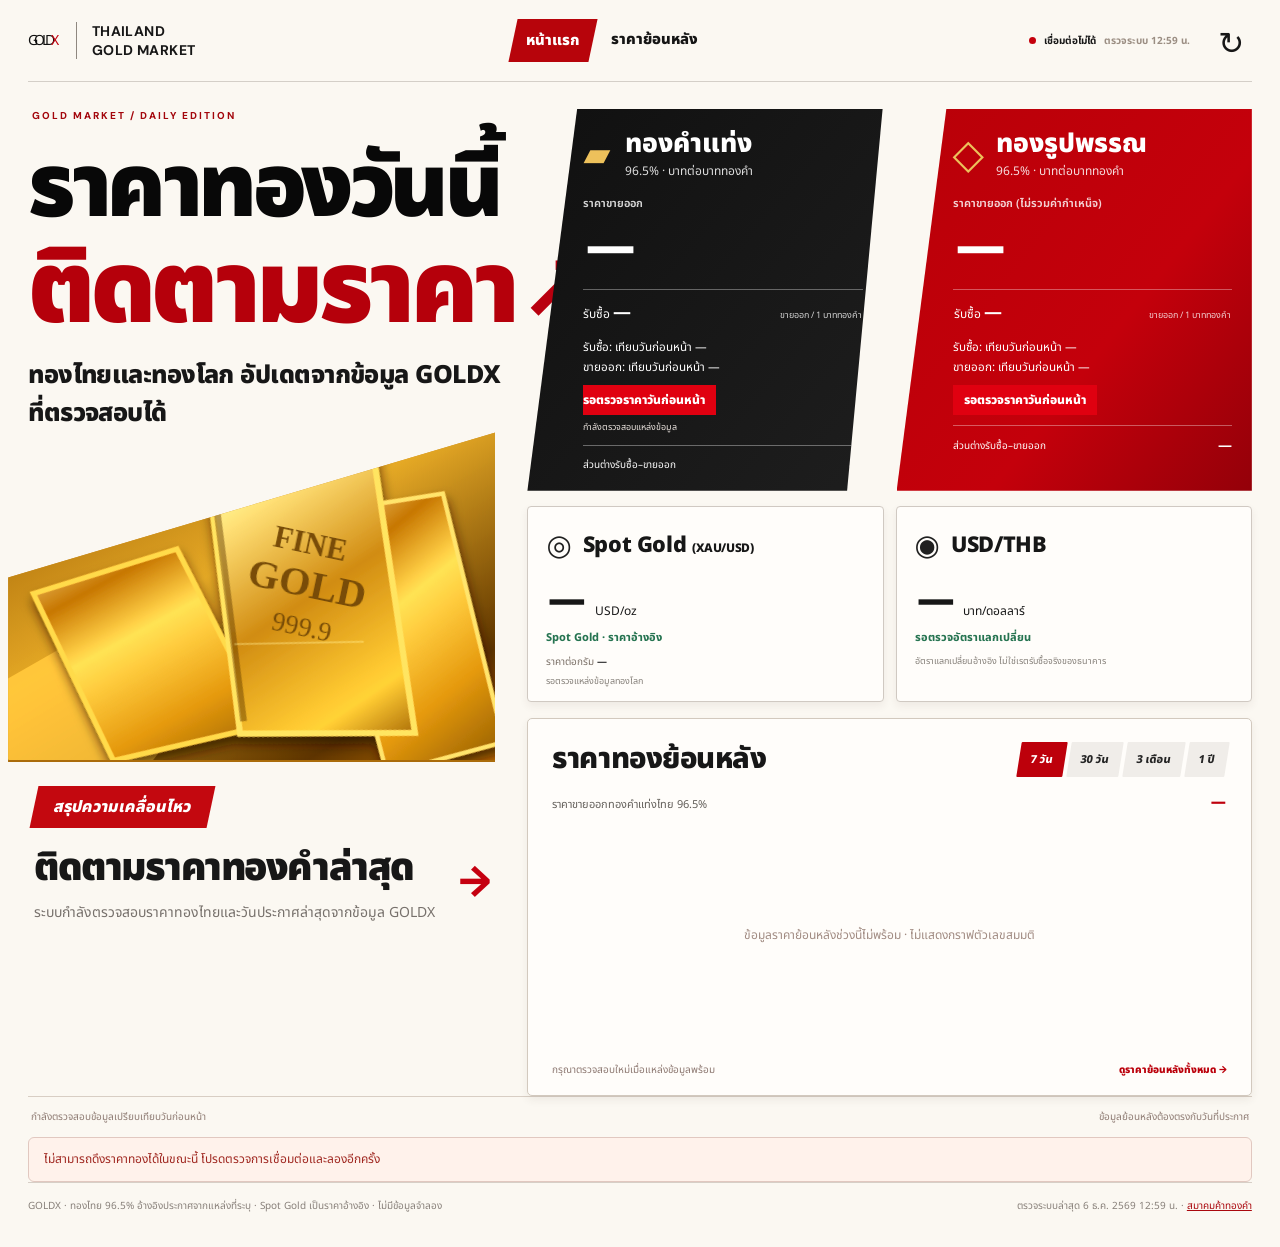
==== commit b8fb44ce: "Keep GOLDX top navigation to Home and Price History only" ====
--- a/index.html
+++ b/index.html
@@ -104,8 +104,6 @@
     <nav class="ed-nav" aria-label="เมนูหลัก">
       <a href="/" class="ed-active" aria-current="page"><span>หน้าแรก</span></a>
       <a href="/history.html"><span>ราคาย้อนหลัง</span></a>
-      <a href="#ed-market"><span>รายละเอียดราคา</span></a>
-      <a href="#ed-sources"><span>แหล่งข้อมูล</span></a>
     </nav>
     <div class="ed-top-status"><span class="ed-top-dot" aria-hidden="true"></span><span id="ilStatus" role="status" aria-live="polite">กำลังตรวจสอบราคา</span><span id="ilApi" data-state="warning" hidden></span><span id="ilDate" class="ed-header-date">—</span></div>
     <button class="il-refresh ed-refresh" id="ilRefresh" type="button" title="อัปเดตราคาล่าสุด" aria-label="อัปเดตราคาล่าสุด">↻</button>
--- a/editorial-bold.css
+++ b/editorial-bold.css
@@ -0,0 +1,161 @@
+/* GOLDX Bold Editorial — production theme, inspired by approved red/black magazine mockup.
+   This stylesheet overrides Ivory CSS; all displayed prices are bound to the existing API. */
+:root{color-scheme:light}
+html{background:#fbf8f2!important}
+body.ivory-enabled{background:#fbf8f2!important;color:#141414!important;font-family:'Noto Sans Thai','DM Sans',system-ui,sans-serif!important}
+body.ivory-enabled .ivory-ledger.ed{display:block;min-height:100vh;max-width:1690px;background:#fbf8f2;color:#171717;padding:0 clamp(16px,2.2vw,44px) 18px;overflow:hidden}
+.ed *{box-sizing:border-box}
+.ed h1,.ed h2,.ed h3,.ed p{margin:0}
+.ed button,.ed a{font:inherit}
+.ed button:focus-visible,.ed a:focus-visible{outline:3px solid #d20b0b;outline-offset:3px}
+.ed-topbar{min-height:82px;display:flex;align-items:center;gap:clamp(12px,1.6vw,28px);border-bottom:1px solid #d4cfc8;padding:11px 0;position:relative;z-index:2}
+.ed-logo{text-decoration:none;flex-shrink:0;font:800 clamp(39px,3.6vw,61px)/1 'DM Sans',Georgia,serif;letter-spacing:-3.8px;color:#101010}
+.ed-logo span{color:#c4000e}
+.ed-brand-note{border-left:1px solid #8f8880;padding-left:15px;font:700 14px/1.35 'DM Sans',sans-serif;letter-spacing:.45px;white-space:nowrap}
+.ed-nav{display:flex;justify-content:center;align-items:center;gap:5px;min-width:0;flex:1}
+.ed-nav a{text-decoration:none;color:#151515;font-size:clamp(11px,1.15vw,15px);font-weight:850;padding:10px clamp(6px,1.05vw,17px);white-space:nowrap;border-bottom:2px solid transparent;transform:skew(-12deg);transition:background .15s}
+.ed-nav a span{display:block;transform:skew(12deg)}
+.ed-nav a:hover{border-color:#bd0009}
+.ed-nav a.ed-active{background:#b7040b;color:#fff;border:0}
+.ed-top-status{display:flex;gap:8px;align-items:center;font-weight:700;font-size:10px;min-width:0;max-width:265px}
+.ed-top-status #ilStatus{white-space:nowrap;overflow:hidden;text-overflow:ellipsis}
+.ed-top-dot{width:7px;height:7px;border-radius:50%;background:#c5000c;flex-shrink:0}
+.ed-top-status:has(#ilApi[data-state=ok]) .ed-top-dot{background:#168c50}
+.ed-top-status:has(#ilApi[data-state=warning]) .ed-top-dot{background:#d88c32}
+.ed-header-date{font-size:10px;color:#9b8e83;white-space:nowrap}
+.ed .ed-refresh{display:grid;place-items:center;min-width:41px;width:41px;height:41px;border:0;background:transparent;border-radius:50%;color:#171717;font-size:31px;font-weight:500}
+.ed .ed-refresh:hover{background:#eee7df}
+.ed-layout{display:grid;grid-template-columns:minmax(0,39%) minmax(0,61%);gap:20px;align-items:start;padding-top:27px}
+.ed-left{min-width:0}
+.ed-hero{min-height:620px;position:relative;display:flex;flex-direction:column;isolation:isolate}
+.ed-hero-eyebrow{font:750 10px 'DM Sans',sans-serif;letter-spacing:2px;color:#a3060c;margin:0 0 18px 4px}
+.ed-hero h1{font-size:clamp(57px,6.9vw,111px);font-weight:900;letter-spacing:-4.5px;line-height:1.12;color:#080808;position:relative;z-index:2;white-space:nowrap}
+.ed-hero h1 em{display:inline-block;font-style:normal;color:#b5000b;font-size:clamp(64px,7.9vw,125px);line-height:1.05}
+.ed-up-arrow{font-family:system-ui,sans-serif;color:#b9000f;font-size:clamp(59px,7.4vw,115px);font-weight:850;vertical-align:middle;display:inline-block;margin-left:2px;transform:translateY(-8px)}
+.ed-hero-lead{font-size:clamp(17px,2vw,25px);line-height:1.5;letter-spacing:-.55px;font-weight:850;color:#171717;max-width:475px;margin-top:7px!important;position:relative;z-index:1}
+.ed-hero-gold{height:330px;width:calc(100% + 10px);margin-top:auto;margin-left:-20px;position:relative;overflow:hidden;clip-path:polygon(0 44%,100% 0,100% 100%,0 100%);background:#cd912e;border-bottom:2px solid #aa6c0b}
+.ed-hero-gold svg{display:block;width:100%;height:100%;filter:saturate(1.12) contrast(1.06)}
+.ed-story{padding:24px 4px 18px 6px;position:relative;min-height:180px}
+.ed-ribbon{display:inline-block;background:#c3080f;color:#fff;padding:9px 20px;font-size:16px;font-weight:850;transform:skew(-12deg);margin-bottom:18px}
+.ed-story h2{font-size:clamp(26px,3vw,43px);font-weight:900;line-height:1.16;letter-spacing:-1.5px;max-width:440px}
+.ed-story p{font-size:14px;line-height:1.7;color:#77716c;max-width:410px;margin-top:10px!important}
+.ed-story-arrow{position:absolute;right:14px;bottom:28px;color:#c50010;font-size:42px;font-weight:850}
+.ed-right{min-width:0;padding-left:2px}
+.ed-card-row{display:grid;grid-template-columns:1fr 1fr;gap:14px}
+.ed-price-card{position:relative;color:white;min-width:0;min-height:344px;padding:20px 20px 15px 56px;overflow:hidden}
+.ed-price-card.ed-black{background:linear-gradient(130deg,#101010,#1e1e1e);clip-path:polygon(14% 0,100% 0,90% 100%,0 100%)}
+.ed-price-card.ed-red{background:linear-gradient(128deg,#b90008,#c4000b 60%,#940009);clip-path:polygon(14% 0,100% 0,100% 100%,0 100%)}
+.ed-price-card.ed-black>*{padding-left:0}
+.ed-card-head{display:flex;align-items:center;gap:12px;min-width:0}
+.ed-metal-icon{font-size:35px;color:#edc15b;font-weight:900;line-height:1;min-width:30px}
+.ed-ring-icon{font-size:41px}
+.ed-card-head h2{font-size:clamp(20px,2.05vw,31px);line-height:1.2;font-weight:850;white-space:nowrap}
+.ed-card-head span:not(.ed-metal-icon){font-size:12px;opacity:.86}
+.ed-hero-price{margin:14px 0 7px;display:flex;flex-direction:column;min-width:0}
+.ed-hero-price small{font-size:11px;opacity:.81;font-weight:650}
+.ed-hero-price strong{font:800 clamp(38px,4.65vw,75px)/1.17 'DM Sans','Noto Sans Thai',sans-serif;letter-spacing:-2.1px;font-variant-numeric:tabular-nums;overflow-wrap:anywhere}
+.ed-price-pair{display:flex;justify-content:space-between;gap:8px;padding:9px 1px;border-top:1px solid #ffffff56;font-size:12px;align-items:baseline}
+.ed-price-pair span:first-child{white-space:nowrap}
+.ed-price-pair strong{font-size:18px;white-space:nowrap}
+.ed-price-pair span:last-child{font-size:9px;opacity:.8;text-align:right}
+.ed-deltas{display:grid;gap:3px;margin-top:4px}
+.ed-deltas .il-day-change{font-size:10px;text-align:left;font-weight:500;color:#f5e5de;line-height:1.5}
+.ed .il-day-change[data-tone=up]{color:#d9ffdf}.ed .il-day-change[data-tone=down]{color:#ffe3d5}.ed .il-day-change[data-tone=flat]{color:#f3eee9}
+.ed-main-move{display:inline-flex;background:#e00010;color:#fff;align-items:center;justify-content:center;font-size:12px;font-weight:850;line-height:1.35;padding:7px 11px;margin-top:9px}
+.ed-main-move[data-tone=down]{background:#1d1d1d;color:#fff}.ed-main-move[data-tone=flat]{background:#675757}
+.ed-card-source{color:#e8e1dc;font-size:9px;line-height:1.5;margin-top:6px;overflow-wrap:anywhere}
+.ed-spread{display:flex;align-items:center;gap:9px;justify-content:space-between;font-size:10px;border-top:1px solid #ffffff5a;margin-top:10px;padding-top:9px}
+.ed-spread strong{font-size:14px;white-space:nowrap}
+.ed-secondary-row{display:grid;grid-template-columns:1fr 1fr;gap:12px;margin-top:15px}
+.ed-secondary-card{min-width:0;border:1px solid #d0c9c2;border-radius:4px;background:#fffdfa;padding:17px 18px 13px;box-shadow:0 4px 8px #44302512}
+.ed-secondary-card h2{font-size:clamp(16px,1.7vw,23px);font-weight:850;letter-spacing:-.4px}
+.ed-secondary-card h2 span{font-size:29px;color:#202020;vertical-align:middle;margin-right:6px}
+.ed-secondary-card h2 small{font-size:12px}
+.ed-secondary-price{display:flex;align-items:baseline;gap:8px;padding-top:7px}
+.ed-secondary-price strong{font:850 clamp(30px,3.5vw,56px)/1.15 'DM Sans',sans-serif;letter-spacing:-1.5px;font-variant-numeric:tabular-nums;overflow-wrap:anywhere;min-width:0}
+.ed-secondary-price span{font-size:12px;white-space:nowrap}
+.ed-secondary-card>p{font-size:11px;line-height:1.6;color:#267451;font-weight:750;margin:3px 0 7px!important}
+.ed-secondary-card .ed-secondary-meta{display:block;font-size:10px;color:#796e65;margin-bottom:4px}
+.ed-secondary-meta strong{color:#292929}
+.ed-source{display:block;font-size:9px;color:#86807a;line-height:1.6;overflow-wrap:anywhere}
+.ed-chart-panel{margin-top:16px;background:#fffdfa;border:1px solid #d2c9be;border-radius:5px;padding:18px 24px 16px;box-shadow:0 4px 8px #44302513;min-height:320px}
+.ed-chart-top{display:flex;align-items:center;justify-content:space-between;gap:12px}
+.ed-chart-top h2{font-size:clamp(18px,2.3vw,29px);font-weight:850;letter-spacing:-.45px}
+.ed-periods{display:flex;gap:4px;align-items:center;flex-wrap:wrap}
+.ed-periods button{border:0;background:#f0ede9;color:#252525;padding:9px 12px;font-size:11px;font-weight:800;transform:skew(-9deg);border-radius:1px}
+.ed-periods button.ed-selected{background:#bd000b;color:#fff}
+.ed-chart-meta{display:flex;gap:10px;align-items:baseline;justify-content:space-between;margin-top:9px;color:#64605b;font-size:11px}
+.ed-chart-meta strong{font:850 18px 'DM Sans',sans-serif;color:#bf000d}
+.ed-chart-display{min-height:243px;display:flex;align-items:center;justify-content:center;position:relative}
+.ed-chart-display svg{display:block;width:100%;height:auto;max-height:270px}
+.ed-chart-display p{font-size:12px;line-height:1.8;color:#a18b82;text-align:center;padding:30px}
+.ed-chart-source{display:flex;justify-content:space-between;gap:10px;flex-wrap:wrap;font-size:10px;color:#8c7770;margin-top:5px!important;line-height:1.65}
+.ed-chart-source a{text-decoration:none;color:#bb000b;font-weight:850}
+.ed-chart-source a:hover{text-decoration:underline}
+.ed-source-strip{display:flex;align-items:center;gap:10px 20px;justify-content:space-between;border-top:1px solid #d8cec4;padding:12px 3px;font-size:10px;color:#8e7b73;flex-wrap:wrap}
+.ed-notice{margin:10px 0;background:#fff2eb;border:1px solid #e1c8c0;border-radius:6px;color:#a02821;font-size:12px;padding:12px 15px}
+.ed-footer{border-top:1px solid #d7cfc7;padding:14px 0;color:#88807a;font-size:10px;line-height:1.8;display:flex;justify-content:space-between;align-items:center;gap:12px 20px;flex-wrap:wrap}
+.ed-footer a{color:#aa080e}
+@media(max-width:1260px){
+ .ed-topbar{flex-wrap:wrap}.ed-top-status{margin-left:auto}.ed-nav{order:3;flex-basis:100%;justify-content:flex-start;overflow-x:auto}
+ .ed-layout{grid-template-columns:minmax(0,37%) minmax(0,63%);gap:12px}
+ .ed-hero h1{font-size:clamp(50px,5.7vw,78px)}.ed-hero h1 em{font-size:clamp(57px,6.7vw,86px)}.ed-up-arrow{font-size:73px}
+ .ed-price-card{padding:16px 13px 13px 43px;min-height:316px}
+ .ed-hero-price strong{font-size:clamp(31px,3.8vw,54px)}
+ .ed-card-head h2{font-size:clamp(19px,1.9vw,26px)}
+ .ed-price-card.ed-black>*{padding-left:0}
+ .ed-secondary-price strong{font-size:clamp(30px,3vw,42px)}
+}
+@media(max-width:920px){
+ .ed-layout{display:flex;flex-direction:column;gap:14px}
+ .ed-left,.ed-right{width:100%;padding:0}
+ .ed-hero{min-height:380px;display:block;padding-bottom:180px}
+ .ed-hero h1{font-size:clamp(59px,9vw,86px)}
+ .ed-hero h1 em{font-size:clamp(67px,9.8vw,93px)}
+ .ed-hero-gold{position:absolute;right:-20px;bottom:0;width:58%;height:225px;margin:0}
+ .ed-hero-lead{max-width:56%;font-size:18px}
+ .ed-story{min-height:0;display:none}
+ .ed-price-card{min-height:280px;padding:20px 22px 15px 28px}
+ .ed-hero-price strong{font-size:clamp(45px,6.5vw,72px)}
+}
+@media(max-width:650px){
+ body.ivory-enabled .ivory-ledger.ed{padding:0 13px 14px}
+ .ed-topbar{gap:9px;padding:10px 0}
+ .ed-logo{font-size:37px;letter-spacing:-2px}
+ .ed-brand-note{font-size:9px;padding-left:9px}
+ .ed-top-status{max-width:calc(100% - 52px);flex:1;font-size:9px}
+ .ed-header-date{display:none}.ed .ed-refresh{width:37px;height:37px;font-size:25px}
+ .ed-nav{flex-basis:100%;order:3;gap:0;padding-top:6px;scrollbar-width:thin;justify-content:space-between}
+ .ed-nav a{font-size:11px;padding:10px 9px}
+ .ed-layout{padding-top:14px}
+ .ed-hero{min-height:225px;padding-bottom:97px}
+ .ed-hero-eyebrow{font-size:8px;margin-bottom:8px}
+ .ed-hero h1{font-size:clamp(37px,10.6vw,57px);letter-spacing:-2.5px;line-height:1.12}
+ .ed-hero h1 em{font-size:clamp(42px,12vw,68px)}
+ .ed-up-arrow{font-size:clamp(40px,11vw,60px);vertical-align:middle;transform:translateY(-5px)}
+ .ed-hero-lead{font-size:11px;max-width:65%;line-height:1.4}
+ .ed-hero-gold{width:46%;height:155px;right:-13px;bottom:0;clip-path:polygon(0 22%,100% 0,100% 100%,0 100%)}
+ .ed-card-row,.ed-secondary-row{grid-template-columns:1fr;gap:10px}
+ .ed-price-card.ed-black,.ed-price-card.ed-red{clip-path:none;border-radius:5px}
+ .ed-price-card{min-height:0;padding:18px 21px 16px}
+ .ed-price-card.ed-black>*{padding-left:0}
+ .ed-card-head h2{font-size:23px}.ed-metal-icon{font-size:30px}
+ .ed-hero-price{margin:6px 0}
+ .ed-hero-price strong{font-size:clamp(46px,10vw,66px)}
+ .ed-deltas{gap:2px}
+ .ed-secondary-card{padding:14px 17px}
+ .ed-secondary-price strong{font-size:37px}
+ .ed-chart-panel{padding:16px 13px;min-height:0}
+ .ed-chart-top{align-items:flex-start;flex-direction:column}
+ .ed-chart-top h2{font-size:24px}
+ .ed-periods button{padding:8px 10px}
+ .ed-chart-display{min-height:200px}
+ .ed-chart-display svg{max-height:230px}
+ .ed-source-strip,.ed-footer{font-size:9px}
+}
+@media(max-width:360px){
+ .ed-hero h1{font-size:36px}.ed-hero h1 em{font-size:42px}.ed-up-arrow{font-size:42px}
+ .ed-hero-price strong{font-size:43px}
+ .ed-card-head h2{font-size:20px}
+ .ed-secondary-price strong{font-size:33px}
+}
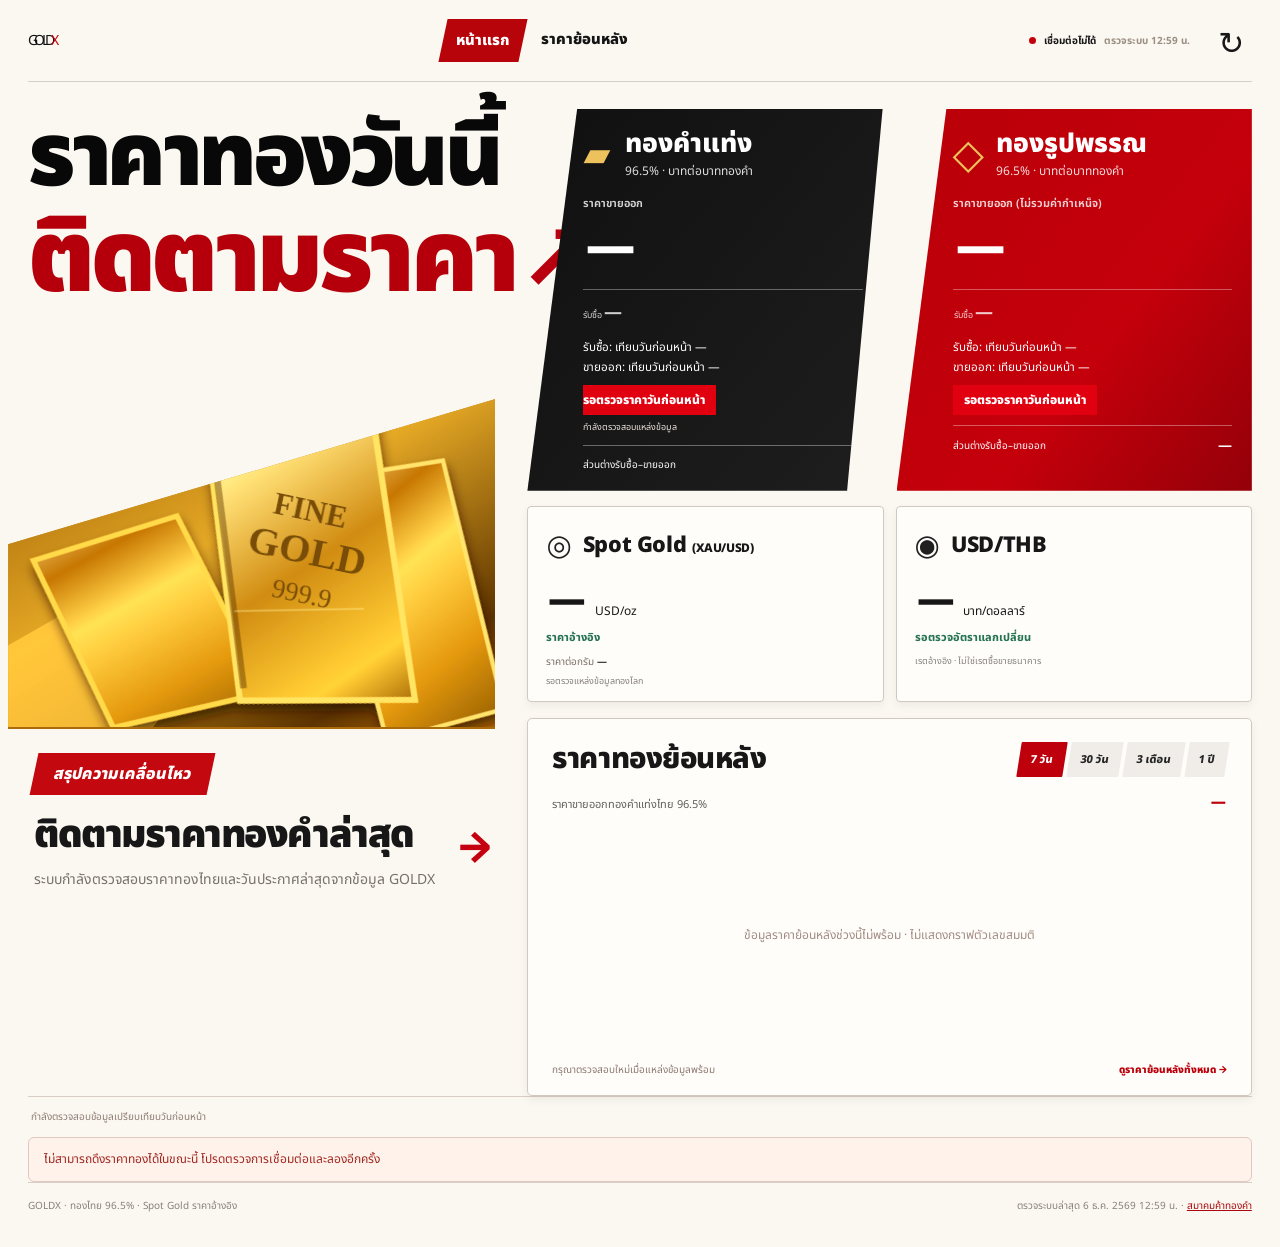
==== commit bbcfbb0b: "Clean redundant GOLDX homepage copy while preserving verified prices, source and time labels" ====
--- a/index.html
+++ b/index.html
@@ -100,7 +100,6 @@
 <div class="ivory-ledger ed" id="ivory-ledger">
   <header class="ed-topbar">
     <a class="ed-logo" href="/" aria-label="GOLDX หน้าหลัก">GOLD<span>X</span></a>
-    <div class="ed-brand-note">THAILAND<br>GOLD MARKET</div>
     <nav class="ed-nav" aria-label="เมนูหลัก">
       <a href="/" class="ed-active" aria-current="page"><span>หน้าแรก</span></a>
       <a href="/history.html"><span>ราคาย้อนหลัง</span></a>
@@ -112,9 +111,7 @@
   <main class="ed-layout">
     <aside class="ed-left">
       <div class="ed-hero">
-        <span class="ed-hero-eyebrow">GOLD MARKET / DAILY EDITION</span>
         <h1>ราคาทองวันนี้<br><em id="edHeadlineMove">ติดตามราคา</em><span class="ed-up-arrow" aria-hidden="true">↗</span></h1>
-        <p class="ed-hero-lead" id="edHeroSub">ทองไทยและทองโลก อัปเดตจากข้อมูล GOLDX ที่ตรวจสอบได้</p>
         <div class="ed-hero-gold" aria-hidden="true">
           <svg viewBox="0 0 640 380" role="presentation" preserveAspectRatio="xMidYMid slice" xmlns="http://www.w3.org/2000/svg">
             <defs>
@@ -152,7 +149,7 @@
         <article class="ed-price-card ed-black" aria-labelledby="ilThaiTitle">
           <div class="ed-card-head"><span class="ed-metal-icon" aria-hidden="true">▰</span><div><h2 id="ilThaiTitle">ทองคำแท่ง</h2><span>96.5% · บาทต่อบาททองคำ</span></div></div>
           <div class="ed-hero-price"><small>ราคาขายออก</small><strong id="ilThaiSell">—</strong></div>
-          <div class="ed-price-pair"><span>รับซื้อ <strong id="ilThaiBuy">—</strong></span><span>ขายออก / 1 บาททองคำ</span></div>
+          <div class="ed-price-pair"><span>รับซื้อ <strong id="ilThaiBuy">—</strong></span></div>
           <div class="ed-deltas"><small id="ilThaiBuyDelta">รับซื้อ: เทียบวันก่อนหน้า —</small><small id="ilThaiSellDelta">ขายออก: เทียบวันก่อนหน้า —</small></div>
           <div class="ed-main-move" id="edBarDaily" aria-live="polite">รอตรวจราคาวันก่อนหน้า</div>
           <div class="ed-card-source" id="ilThaiOrigin">กำลังตรวจสอบแหล่งข้อมูล</div>
@@ -161,7 +158,7 @@
         <article class="ed-price-card ed-red" aria-labelledby="ilOrnTitle">
           <div class="ed-card-head"><span class="ed-metal-icon ed-ring-icon" aria-hidden="true">◇</span><div><h2 id="ilOrnTitle">ทองรูปพรรณ</h2><span>96.5% · บาทต่อบาททองคำ</span></div></div>
           <div class="ed-hero-price"><small>ราคาขายออก (ไม่รวมค่ากำเหน็จ)</small><strong id="ilOrnSell">—</strong></div>
-          <div class="ed-price-pair"><span>รับซื้อ <strong id="ilOrnBuy">—</strong></span><span>ขายออก / 1 บาททองคำ</span></div>
+          <div class="ed-price-pair"><span>รับซื้อ <strong id="ilOrnBuy">—</strong></span></div>
           <div class="ed-deltas"><small id="ilOrnBuyDelta">รับซื้อ: เทียบวันก่อนหน้า —</small><small id="ilOrnSellDelta">ขายออก: เทียบวันก่อนหน้า —</small></div>
           <div class="ed-main-move" id="edOrnDaily" aria-live="polite">รอตรวจราคาวันก่อนหน้า</div>
           <div class="ed-spread">ส่วนต่างรับซื้อ–ขายออก <strong id="edOrnSpread">—</strong></div>
@@ -172,7 +169,7 @@
         <article class="ed-secondary-card">
           <h2><span aria-hidden="true">◎</span> Spot Gold <small>(XAU/USD)</small></h2>
           <div class="ed-secondary-price"><strong id="ilWorldSpot">—</strong><span>USD/oz</span></div>
-          <p id="ilWorldChange">Spot Gold · ราคาอ้างอิง</p>
+          <p id="ilWorldChange">ราคาอ้างอิง</p>
           <span class="ed-secondary-meta">ราคาต่อกรัม <strong id="ilWorldGram">—</strong></span>
           <small class="ed-source" id="ilWorldOrigin">รอตรวจแหล่งข้อมูลทองโลก</small>
         </article>
@@ -180,7 +177,7 @@
           <h2><span aria-hidden="true">◉</span> USD/THB</h2>
           <div class="ed-secondary-price"><strong id="ilFX">—</strong><span>บาท/ดอลลาร์</span></div>
           <p id="ilFXSource">รอตรวจอัตราแลกเปลี่ยน</p>
-          <small class="ed-source">อัตราแลกเปลี่ยนอ้างอิง ไม่ใช่เรตรับซื้อจริงของธนาคาร</small>
+          <small class="ed-source">เรตอ้างอิง · ไม่ใช่เรตซื้อขายธนาคาร</small>
         </article>
       </section>
 
@@ -200,9 +197,9 @@
       </section>
     </div>
   </main>
-  <div class="ed-source-strip"><span id="ilThaiChange">กำลังตรวจสอบข้อมูลเปรียบเทียบวันก่อนหน้า</span><span id="ilReferenceSource">ข้อมูลย้อนหลังต้องตรงกับวันที่ประกาศ</span></div>
+  <div class="ed-source-strip"><span id="ilThaiChange">กำลังตรวจสอบข้อมูลเปรียบเทียบวันก่อนหน้า</span><span id="ilReferenceSource" hidden>ข้อมูลอ้างอิงย้อนหลัง</span></div>
   <p class="il-notice ed-notice" id="ilNotice" role="alert" hidden></p>
-  <footer class="ed-footer" id="ed-sources"><div>GOLDX · ทองไทย 96.5% อ้างอิงประกาศจากแหล่งที่ระบุ · Spot Gold เป็นราคาอ้างอิง · ไม่มีข้อมูลจำลอง</div><div><span id="ilLastChecked">ตรวจล่าสุด —</span> · <a href="https://www.goldtraders.or.th/" target="_blank" rel="noopener noreferrer">สมาคมค้าทองคำ</a></div></footer>
+  <footer class="ed-footer" id="ed-sources"><div>GOLDX · ทองไทย 96.5% · Spot Gold ราคาอ้างอิง</div><div><span id="ilLastChecked">ตรวจล่าสุด —</span> · <a href="https://www.goldtraders.or.th/" target="_blank" rel="noopener noreferrer">สมาคมค้าทองคำ</a></div></footer>
 </div>
 <div class="site-shell" inert aria-hidden="true">
   <aside class="sidebar" id="sidebar">
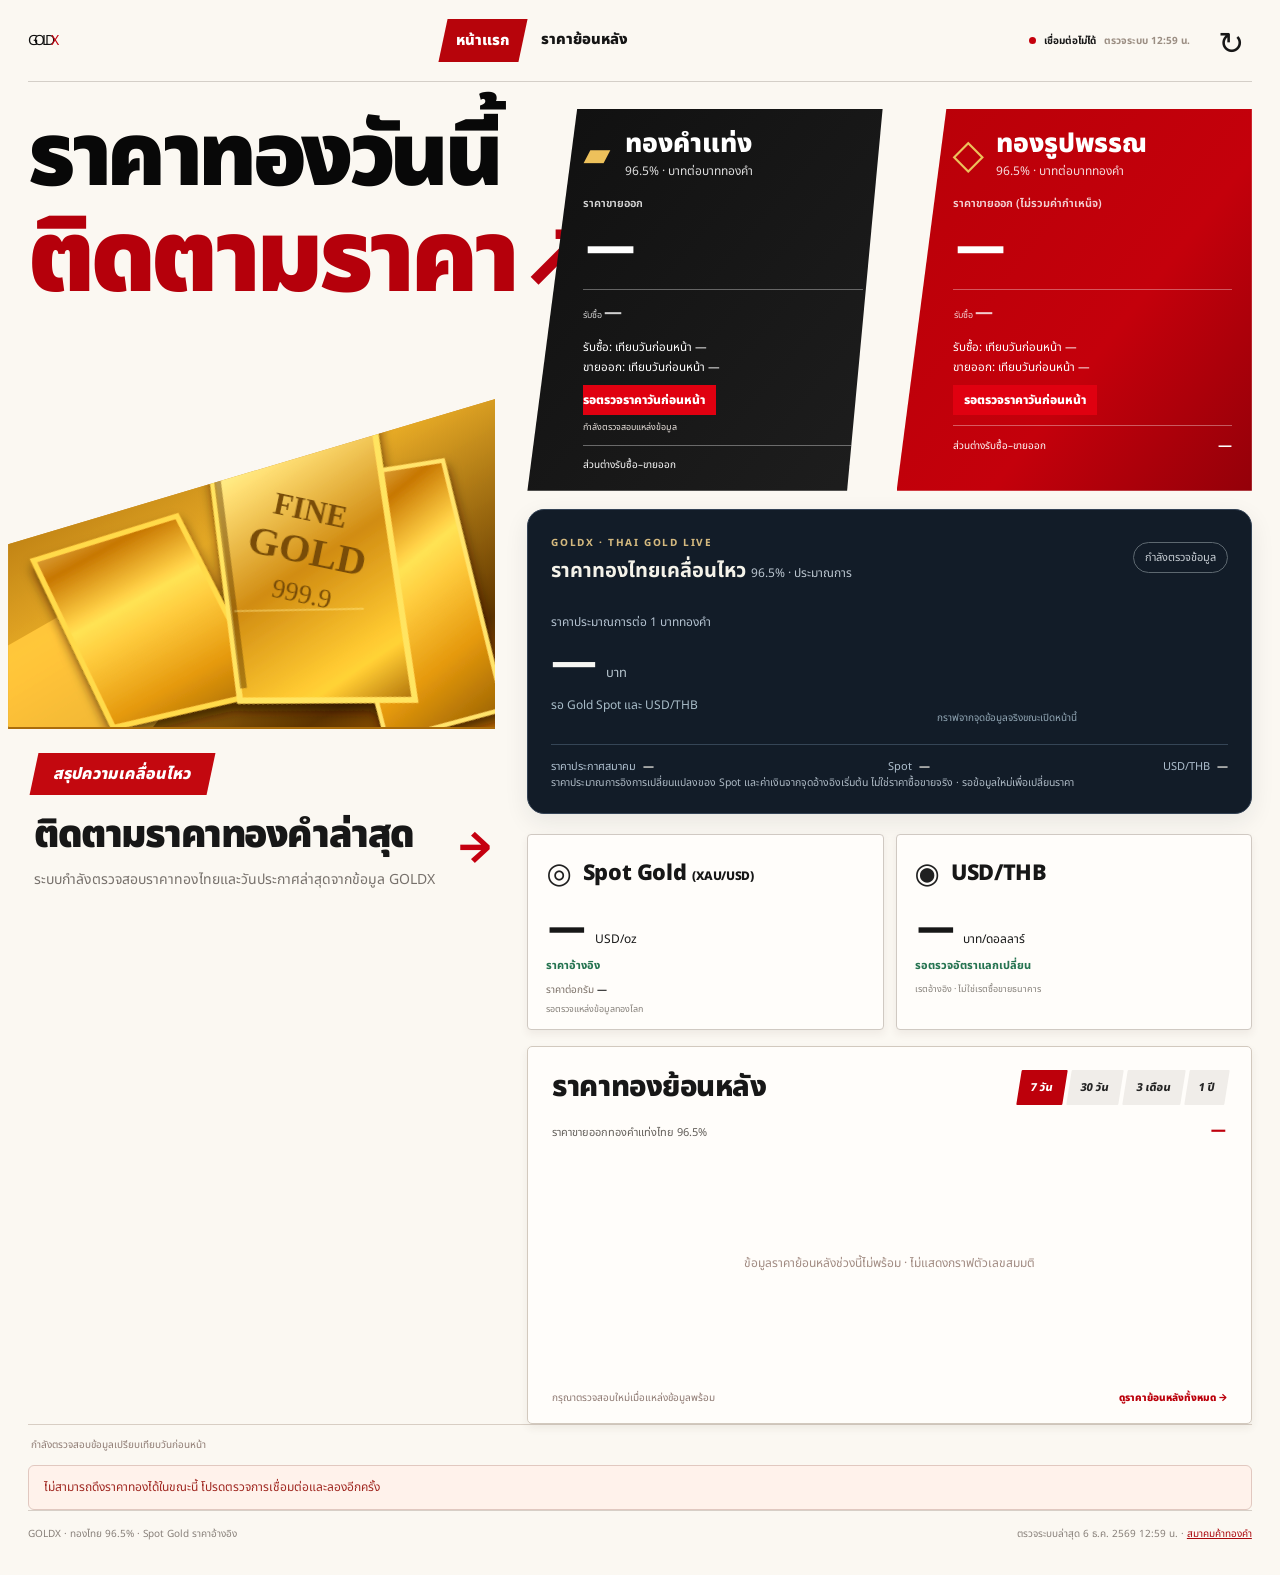
==== commit 379b10e4: "Add embedded Thai Gold Live indicative panel to GOLDX" ====
--- a/index.html
+++ b/index.html
@@ -81,6 +81,25 @@
   <link rel="manifest" href="/manifest.webmanifest" />
   <meta name="apple-mobile-web-app-capable" content="yes" />
   <meta name="apple-mobile-web-app-status-bar-style" content="black-translucent" />
+
+<style id="gx-live-css">
+.gx-live-panel{margin:18px 0 20px;padding:21px 23px;border-radius:17px;background:#121c28;color:#f2f5f5;border:1px solid #344356;box-shadow:0 8px 25px #14202c15;font-family:inherit}
+.gx-live-header,.gx-live-main,.gx-live-foot{display:flex;justify-content:space-between;gap:20px}
+.gx-live-header{align-items:center}.gx-live-kicker{font-size:10px;letter-spacing:.16em;color:#d3b87e;font-weight:750}
+.gx-live-header h2{font-size:20px!important;line-height:1.4;margin:5px 0 0!important;color:#f4f2e9!important}
+.gx-live-small{font-size:12px;font-weight:400;color:#bac5cf}
+.gx-live-indicator{font-size:11px;border:1px solid #5d6870;border-radius:30px;padding:6px 11px;color:#c6cdd3;white-space:nowrap}
+.gx-live-indicator.gx-connected{border-color:#327e67;color:#80d6af}.gx-live-indicator.gx-stale{border-color:#997c49;color:#e9c889}
+.gx-live-main{align-items:center;margin-top:16px}.gx-live-main>div:first-child{flex:1;min-width:0}
+.gx-live-label{font-size:12px;color:#b4c2d0}.gx-live-value{display:flex;align-items:baseline;gap:10px;margin:5px 0}
+.gx-live-value strong{font-size:clamp(29px,4.2vw,46px);letter-spacing:-.035em;line-height:1.2;color:#f6f6f3;white-space:nowrap;font-variant-numeric:tabular-nums}
+.gx-live-value span{font-size:13px;color:#b6c4cd}.gx-live-change{font-size:12px;color:#a9bdc9}
+.gx-live-change.up{color:#81d3ad}.gx-live-change.down{color:#f4a19b}
+.gx-live-chart-wrap{width:43%;min-width:150px;max-width:380px}.gx-live-chart-wrap svg{width:100%;height:105px;display:block}
+.gx-live-chart-caption{font-size:10px;color:#94a9b7}.gx-live-foot{border-top:1px solid #354556;padding-top:13px;margin-top:17px;flex-wrap:wrap;font-size:11px;color:#aebfce}
+.gx-live-foot strong{color:#f1f0e9;margin-left:4px}.gx-live-disclaimer{font-size:10.5px;color:#aebac5;line-height:1.6;margin:13px 0 0}
+@media(max-width:620px){.gx-live-panel{padding:17px}.gx-live-header{align-items:flex-start}.gx-live-header h2{font-size:17px!important}.gx-live-main{display:block}.gx-live-chart-wrap{width:100%;max-width:none;margin-top:14px}.gx-live-chart-wrap svg{height:80px}.gx-live-value strong{font-size:36px}}
+</style>
 </head>
 <body class="ivory-enabled">
 <svg width="0" height="0" aria-hidden="true" class="svg-defs" xmlns="http://www.w3.org/2000/svg"><defs>
@@ -163,6 +182,22 @@
           <div class="ed-main-move" id="edOrnDaily" aria-live="polite">รอตรวจราคาวันก่อนหน้า</div>
           <div class="ed-spread">ส่วนต่างรับซื้อ–ขายออก <strong id="edOrnSpread">—</strong></div>
         </article>
+      </section>
+
+      <section class="gx-live-panel" id="gx-live-thai" aria-labelledby="gx-live-heading">
+        <div class="gx-live-header">
+          <div><span class="gx-live-kicker">GOLDX · THAI GOLD LIVE</span><h2 id="gx-live-heading">ราคาทองไทยเคลื่อนไหว <span class="gx-live-small">96.5% · ประมาณการ</span></h2></div>
+          <span class="gx-live-indicator" id="gx-live-status">กำลังตรวจข้อมูล</span>
+        </div>
+        <div class="gx-live-main">
+          <div><div class="gx-live-label">ราคาประมาณการต่อ 1 บาททองคำ</div><div class="gx-live-value"><strong id="gx-live-price">—</strong><span>บาท</span></div>
+          <div class="gx-live-change" id="gx-live-change">รอ Gold Spot และ USD/THB</div></div>
+          <div class="gx-live-chart-wrap"><svg id="gx-live-chart" viewBox="0 0 360 112" role="img" aria-label="เส้นราคาโดยประมาณระหว่างเปิดหน้านี้" preserveAspectRatio="none"><path id="gx-live-area" fill="rgba(40,155,114,.12)"></path><polyline id="gx-live-line" fill="none" stroke="#23996d" stroke-width="2.8" stroke-linecap="round" stroke-linejoin="round"></polyline></svg><span class="gx-live-chart-caption">กราฟจากจุดข้อมูลจริงขณะเปิดหน้านี้</span></div>
+        </div>
+        <div class="gx-live-foot">
+          <span>ราคาประกาศสมาคม <strong id="gx-live-official">—</strong></span><span>Spot <strong id="gx-live-spot">—</strong></span><span>USD/THB <strong id="gx-live-fx">—</strong></span>
+        </div>
+        <p class="gx-live-disclaimer" id="gx-live-note">ราคาประมาณการอิงการเปลี่ยนแปลงของ Spot และค่าเงินจากจุดอ้างอิงเริ่มต้น ไม่ใช่ราคาซื้อขายจริง · รอข้อมูลใหม่เพื่อเปลี่ยนราคา</p>
       </section>
 
       <section class="ed-secondary-row" aria-label="ทองโลกและอัตราแลกเปลี่ยน">
@@ -1027,5 +1062,77 @@
 <script src="/goldx4.js" defer></script>
 <script src="/editorial-bold.js" defer></script>
 <script src="/ivory-ledger.js" defer></script>
+
+<script id="gx-live-js">
+(() => {
+  'use strict';
+  const $=id=>document.getElementById(id);
+  const panel=$('gx-live-thai'); if(!panel)return;
+  const fmt=(n,d=2)=>Number(n).toLocaleString('en-US',{minimumFractionDigits:d,maximumFractionDigits:d});
+  const valid=n=>Number.isFinite(Number(n))&&Number(n)>0;
+  const samples=[];
+  let baseline=null, previous=null, busy=false;
+  function draw(){
+    const line=$('gx-live-line'),area=$('gx-live-area');
+    if(samples.length<2){line.setAttribute('points','');area.setAttribute('d','');return}
+    const values=samples.map(s=>s.v), lo=Math.min(...values),hi=Math.max(...values),range=Math.max(hi-lo,1);
+    const xy=values.map((v,i)=>[i*360/(values.length-1),9+(hi-v)*90/range]);
+    line.setAttribute('points',xy.map(p=>p.join(',')).join(' '));
+    area.setAttribute('d','M'+xy.map(p=>p.join(' ')).join(' L')+' L360 112 L0 112Z');
+    const goingUp=values.at(-1)>=values[0];
+    line.setAttribute('stroke',goingUp?'#46c596':'#ed918a');
+    area.setAttribute('fill',goingUp?'rgba(40,155,114,.13)':'rgba(214,104,95,.12)');
+  }
+  function status(label,klass=''){
+    $('gx-live-status').textContent=label;
+    $('gx-live-status').className='gx-live-indicator '+klass;
+  }
+  async function poll(){
+    if(busy)return;busy=true;
+    try{
+      const res=await fetch('/api/market?mode=quotes',{cache:'no-store'});
+      if(!res.ok)throw Error('ราคาไม่พร้อม');
+      const data=await res.json(),thai=data.thai,world=data.world;
+      const spot=Number(world?.price);
+      const fx=Number(data.fx?.usdThb||thai?.fx||world?.fxUsdThb);
+      if(valid(thai?.sellBar))$('gx-live-official').textContent=fmt(thai.sellBar);
+      $('gx-live-spot').textContent=valid(spot)?'
+</html>+fmt(spot):'—';
+      $('gx-live-fx').textContent=valid(fx)?fmt(fx,3):'—';
+      const time=Date.parse(world?.updatedAt||'');
+      const fresh=world?.stale!==true&&Number.isFinite(time)&&Date.now()-time<180000;
+      if(!valid(thai?.sellBar)||!valid(spot)||!valid(fx)||!fresh){
+        status('ข้อมูลไม่สด','gx-stale');
+        $('gx-live-note').textContent='ข้อมูล Gold Spot ไม่พร้อมหรือเก่าเกิน 3 นาที · หยุดคำนวณและคงราคาล่าสุดไว้ (ไม่สร้างราคาจำลอง)';
+        return;
+      }
+      const stamp=String(thai.updatedAt||'')+'|'+String(thai.sellBar);
+      if(!baseline||baseline.stamp!==stamp){
+        baseline={stamp,thai:Number(thai.sellBar),product:spot*fx};samples.length=0;previous=null;
+      }
+      // Approximate change since the initial observed reference, not a dealer price.
+      const estimate=baseline.thai*(spot*fx/baseline.product);
+      if(!Number.isFinite(estimate)||estimate<=0)throw Error('คำนวณไม่ได้');
+      const last=previous;
+      if(last!==estimate){
+        samples.push({v:estimate,t:Date.now()});if(samples.length>60)samples.shift();
+        draw();previous=estimate;
+      }
+      $('gx-live-price').textContent=fmt(estimate);
+      const delta=estimate-baseline.thai;
+      const change=$('gx-live-change');change.className='gx-live-change '+(delta>0?'up':delta<0?'down':'');
+      change.textContent=(delta>0?'+':delta<0?'−':'')+fmt(Math.abs(delta))+' บาท ('+(delta>=0?'+':'')+(delta/baseline.thai*100).toFixed(2)+'%) จากจุดอ้างอิง';
+      status('เชื่อมต่อข้อมูลแล้ว','gx-connected');
+      const when=new Intl.DateTimeFormat('th-TH',{timeZone:'Asia/Bangkok',hour:'2-digit',minute:'2-digit',hour12:false}).format(new Date(time));
+      $('gx-live-note').textContent='ราคาประมาณการจากราคาประกาศ ณ จุดอ้างอิง × การเปลี่ยนแปลง Spot และ USD/THB · ไม่ใช่ราคาซื้อขายจริง · ราคาตลาดล่าสุด '+when+' น. · ตรวจข้อมูลทุก 30 วินาที';
+    }catch(e){
+      status('เชื่อมต่อไม่ได้','gx-stale');
+      $('gx-live-note').textContent='ไม่สามารถดึงข้อมูลตลาดได้ในขณะนี้ · ระบบไม่สร้างราคาเพิ่มเอง';
+    }finally{busy=false}
+  }
+  poll();setInterval(()=>{if(!document.hidden)poll()},30000);
+  document.addEventListener('visibilitychange',()=>{if(!document.hidden)poll()});
+})();
+</script>
 </body>
 </html>
--- a/editorial-bold.css
+++ b/editorial-bold.css
@@ -159,3 +159,47 @@
  .ed-card-head h2{font-size:20px}
  .ed-secondary-price strong{font-size:33px}
 }
+
+
+/* Gold History: reuse exactly the Bold Editorial header and visual language. */
+body.ed[data-page=history]{background:#fbf8f2;color:#191919}
+body.ed[data-page=history] .shell{width:100%;max-width:1690px;padding:0 clamp(16px,2.2vw,44px) 32px}
+body.ed[data-page=history] .ed-topbar{min-height:82px;margin-bottom:0}
+body.ed[data-page=history] .ed-logo{color:#101010}
+body.ed[data-page=history] .ed-logo span{color:#c4000e}
+body.ed[data-page=history] .ed-nav a{color:#181818}
+body.ed[data-page=history] .ed-nav a.ed-active{color:#fff;background:#b7040b}
+body.ed[data-page=history] .hero{padding:clamp(30px,4vw,55px) 0 23px;min-height:0;margin:0 0 17px;border-bottom:3px solid #191919}
+body.ed[data-page=history] .hero h1{font-size:clamp(39px,5.7vw,78px);font-weight:900;letter-spacing:-2.8px;line-height:1.15;color:#111}
+body.ed[data-page=history] .hero p{font-size:clamp(11px,1.2vw,15px);line-height:1.8;color:#726b65;margin-top:9px}
+body.ed[data-page=history] .ed-history-period-row{display:flex;justify-content:flex-end;align-items:center;margin-bottom:17px}
+body.ed[data-page=history] .ranges{background:#ede8e2;border-radius:4px;padding:4px}
+body.ed[data-page=history] .ranges button{border-radius:2px;font-size:12px;padding:9px 15px}
+body.ed[data-page=history] .ranges button[aria-pressed=true]{background:#bf000b;color:#fff}
+body.ed[data-page=history] .grid{gap:15px}
+body.ed[data-page=history] .panel{border-radius:4px;background:#fffdfa;box-shadow:0 6px 14px #36271d0b;padding:clamp(16px,2vw,25px)}
+body.ed[data-page=history] .grid.two>.panel:first-child{border-top:3px solid #1a1a1a}
+body.ed[data-page=history] .grid.two>.panel:last-child{border-top:3px solid #b9000b}
+body.ed[data-page=history] .panel h2{font-size:clamp(18px,2vw,24px);font-weight:850;line-height:1.4;color:#1d1d1d}
+body.ed[data-page=history] .panel h3{font-size:17px;font-weight:850;color:#1d1d1d}
+body.ed[data-page=history] .section-head{margin:25px 0 12px}
+body.ed[data-page=history] .section-head h2{font-size:clamp(20px,2.3vw,28px);font-weight:900;color:#171717}
+body.ed[data-page=history] .keynum{font-size:clamp(20px,2.3vw,29px);color:#b9000b}
+body.ed[data-page=history] .chart-area{min-height:220px}
+body.ed[data-page=history] .source{font-size:10px;color:#817971;line-height:1.65}
+body.ed[data-page=history] .notice{background:#f5f1ec;border-color:#e6d9cf;color:#746d67}
+body.ed[data-page=history] th{background:#1d1d1d;color:#fff}
+body.ed[data-page=history] td{border-bottom-color:#e6ded8}
+body.ed[data-page=history] .footer{margin-top:30px;border-top:1px solid #d7cfc7;color:#7a736c}
+body.ed[data-page=history] .footer a{color:#b5000b;text-decoration:none;font-weight:800}
+@media(max-width:920px){
+ body.ed[data-page=history] .ed-topbar{padding-top:12px}
+}
+@media(max-width:560px){
+ body.ed[data-page=history] .shell{padding:0 13px 25px}
+ body.ed[data-page=history] .hero{padding:30px 0 19px;margin-bottom:15px}
+ body.ed[data-page=history] .hero h1{font-size:clamp(35px,9vw,49px);letter-spacing:-1.7px}
+ body.ed[data-page=history] .ed-history-period-row{justify-content:flex-start;overflow-x:auto}
+ body.ed[data-page=history] .ranges button{padding:8px 10px;font-size:11px}
+ body.ed[data-page=history] .ed-nav{justify-content:space-between}
+}
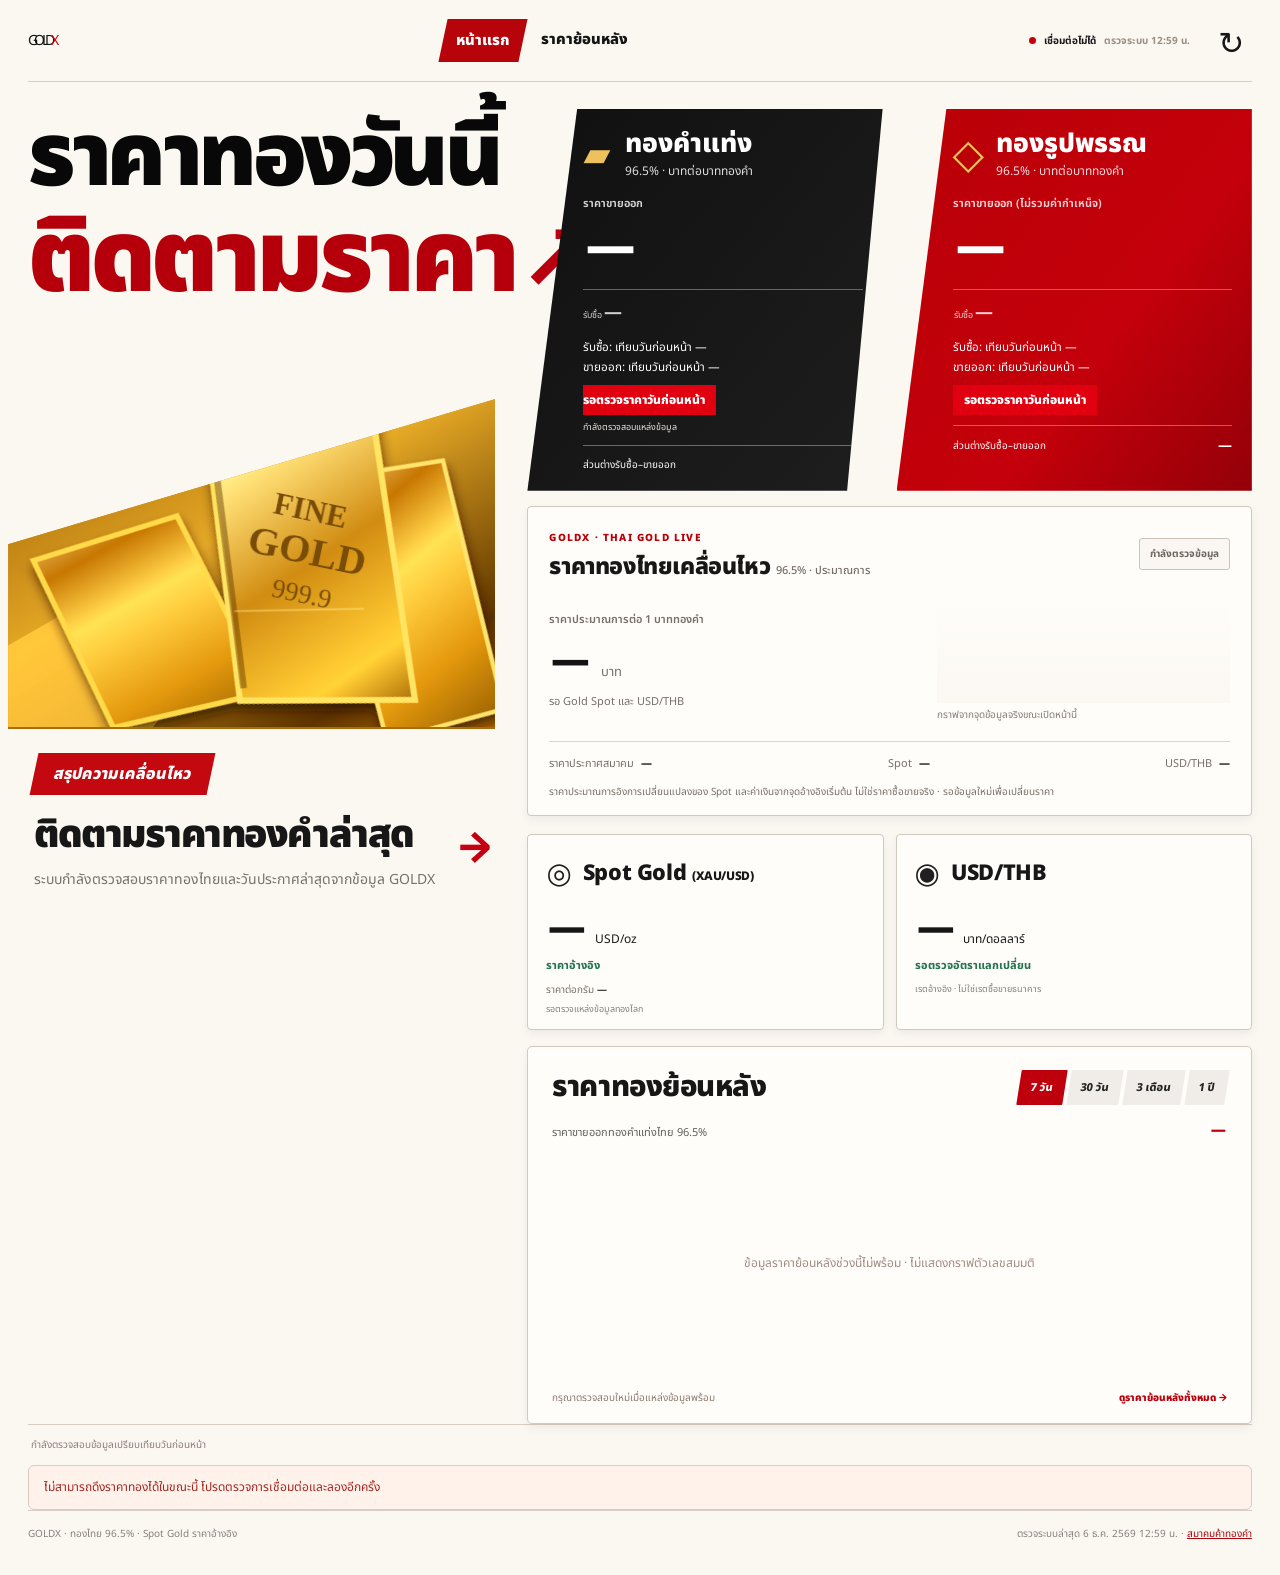
==== commit 2a13a97e: "Match Thai Gold Live panel to GOLDX Bold Editorial theme" ====
--- a/index.html
+++ b/index.html
@@ -83,22 +83,31 @@
   <meta name="apple-mobile-web-app-status-bar-style" content="black-translucent" />
 
 <style id="gx-live-css">
-.gx-live-panel{margin:18px 0 20px;padding:21px 23px;border-radius:17px;background:#121c28;color:#f2f5f5;border:1px solid #344356;box-shadow:0 8px 25px #14202c15;font-family:inherit}
-.gx-live-header,.gx-live-main,.gx-live-foot{display:flex;justify-content:space-between;gap:20px}
-.gx-live-header{align-items:center}.gx-live-kicker{font-size:10px;letter-spacing:.16em;color:#d3b87e;font-weight:750}
-.gx-live-header h2{font-size:20px!important;line-height:1.4;margin:5px 0 0!important;color:#f4f2e9!important}
-.gx-live-small{font-size:12px;font-weight:400;color:#bac5cf}
-.gx-live-indicator{font-size:11px;border:1px solid #5d6870;border-radius:30px;padding:6px 11px;color:#c6cdd3;white-space:nowrap}
-.gx-live-indicator.gx-connected{border-color:#327e67;color:#80d6af}.gx-live-indicator.gx-stale{border-color:#997c49;color:#e9c889}
-.gx-live-main{align-items:center;margin-top:16px}.gx-live-main>div:first-child{flex:1;min-width:0}
-.gx-live-label{font-size:12px;color:#b4c2d0}.gx-live-value{display:flex;align-items:baseline;gap:10px;margin:5px 0}
-.gx-live-value strong{font-size:clamp(29px,4.2vw,46px);letter-spacing:-.035em;line-height:1.2;color:#f6f6f3;white-space:nowrap;font-variant-numeric:tabular-nums}
-.gx-live-value span{font-size:13px;color:#b6c4cd}.gx-live-change{font-size:12px;color:#a9bdc9}
-.gx-live-change.up{color:#81d3ad}.gx-live-change.down{color:#f4a19b}
-.gx-live-chart-wrap{width:43%;min-width:150px;max-width:380px}.gx-live-chart-wrap svg{width:100%;height:105px;display:block}
-.gx-live-chart-caption{font-size:10px;color:#94a9b7}.gx-live-foot{border-top:1px solid #354556;padding-top:13px;margin-top:17px;flex-wrap:wrap;font-size:11px;color:#aebfce}
-.gx-live-foot strong{color:#f1f0e9;margin-left:4px}.gx-live-disclaimer{font-size:10.5px;color:#aebac5;line-height:1.6;margin:13px 0 0}
-@media(max-width:620px){.gx-live-panel{padding:17px}.gx-live-header{align-items:flex-start}.gx-live-header h2{font-size:17px!important}.gx-live-main{display:block}.gx-live-chart-wrap{width:100%;max-width:none;margin-top:14px}.gx-live-chart-wrap svg{height:80px}.gx-live-value strong{font-size:36px}}
+/* GOLDX Bold Editorial — live card uses the same ivory, ink and red accents. */
+.ed .gx-live-panel{margin:15px 0 18px;padding:19px 21px 15px;background:#fffdfa;color:#171717;border:1px solid #d0c9c2;border-radius:4px;box-shadow:0 4px 8px #44302512;font-family:'Noto Sans Thai','DM Sans',system-ui,sans-serif}
+.ed .gx-live-header,.ed .gx-live-main,.ed .gx-live-foot{display:flex;justify-content:space-between;gap:18px}
+.ed .gx-live-header{align-items:center}
+.ed .gx-live-kicker{font-size:10px;letter-spacing:.12em;color:#b90008;font-weight:850}
+.ed .gx-live-header h2{font-size:clamp(18px,1.8vw,23px)!important;line-height:1.35;margin:5px 0 0!important;color:#171717!important;font-weight:850;letter-spacing:-.4px}
+.ed .gx-live-small{font-size:11px;font-weight:500;color:#776d66;letter-spacing:0}
+.ed .gx-live-indicator{font-size:10px;border:1px solid #cfc3b8;border-radius:3px;padding:7px 10px;color:#6c655e;white-space:nowrap;background:#faf7f2;font-weight:700}
+.ed .gx-live-indicator.gx-connected{border-color:#a1c6b1;color:#24774f;background:#edf8ef}
+.ed .gx-live-indicator.gx-stale{border-color:#e2c9a4;color:#9f6d2d;background:#fff8ed}
+.ed .gx-live-main{align-items:center;margin-top:15px}
+.ed .gx-live-main>div:first-child{flex:1;min-width:0}
+.ed .gx-live-label{font-size:11px;color:#77706a;font-weight:600}
+.ed .gx-live-value{display:flex;align-items:baseline;gap:10px;margin:5px 0}
+.ed .gx-live-value strong{font-family:'DM Sans','Noto Sans Thai',system-ui,sans-serif;font-size:clamp(30px,4.2vw,46px);letter-spacing:-.04em;line-height:1.2;color:#131313;white-space:nowrap;font-weight:850;font-variant-numeric:tabular-nums}
+.ed .gx-live-value span{font-size:13px;color:#77706a}
+.ed .gx-live-change{font-size:11px;color:#77706a}
+.ed .gx-live-change.up{color:#207a4b}.ed .gx-live-change.down{color:#c4000e}
+.ed .gx-live-chart-wrap{width:43%;min-width:150px;max-width:380px}
+.ed .gx-live-chart-wrap svg{width:100%;height:105px;display:block;background:linear-gradient(0deg,#fbf8f2,transparent)}
+.ed .gx-live-chart-caption{font-size:10px;color:#847b73}
+.ed .gx-live-foot{border-top:1px solid #ded5ca;padding-top:13px;margin-top:17px;flex-wrap:wrap;font-size:11px;color:#77706a}
+.ed .gx-live-foot strong{color:#181818;margin-left:4px;font-weight:800}
+.ed .gx-live-disclaimer{font-size:10px;color:#776f69;line-height:1.6;margin:12px 0 0}
+@media(max-width:620px){.ed .gx-live-panel{padding:15px}.ed .gx-live-header{align-items:flex-start}.ed .gx-live-header h2{font-size:17px!important}.ed .gx-live-main{display:block}.ed .gx-live-chart-wrap{width:100%;max-width:none;margin-top:14px}.ed .gx-live-chart-wrap svg{height:80px}.ed .gx-live-value strong{font-size:36px}}
 </style>
 </head>
 <body class="ivory-enabled">
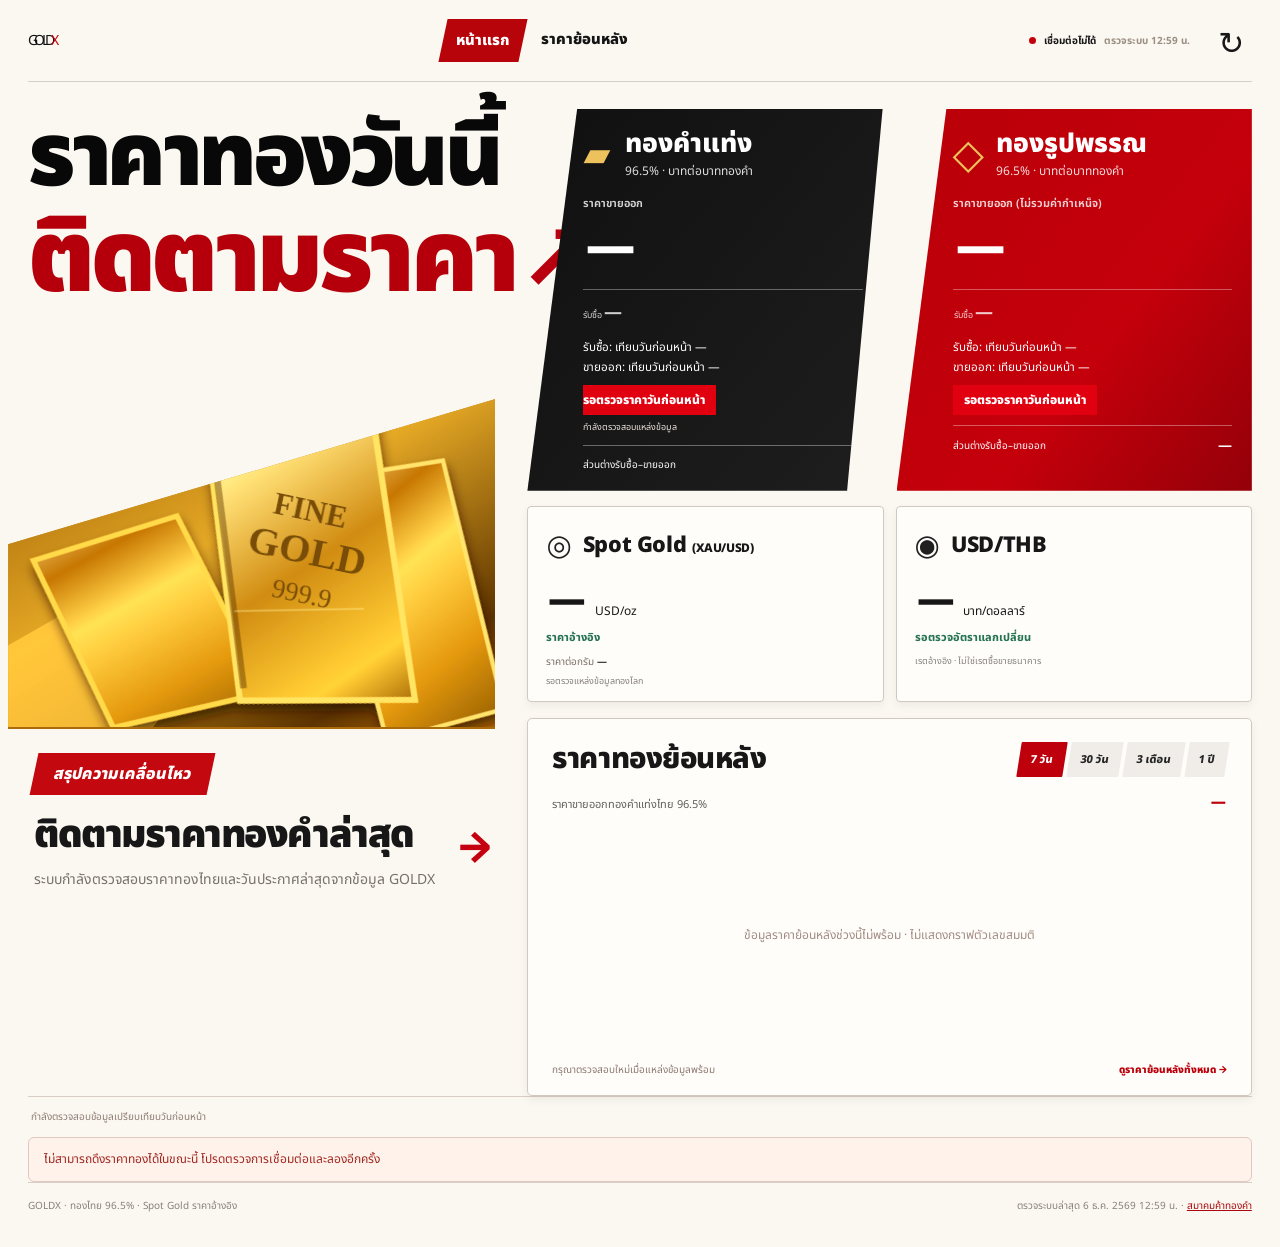
==== commit 8c934e6e: "Remove embedded Thai Gold Live widget; retain original GOLDX pricing" ====
--- a/index.html
+++ b/index.html
@@ -82,33 +82,7 @@
   <meta name="apple-mobile-web-app-capable" content="yes" />
   <meta name="apple-mobile-web-app-status-bar-style" content="black-translucent" />
 
-<style id="gx-live-css">
-/* GOLDX Bold Editorial — live card uses the same ivory, ink and red accents. */
-.ed .gx-live-panel{margin:15px 0 18px;padding:19px 21px 15px;background:#fffdfa;color:#171717;border:1px solid #d0c9c2;border-radius:4px;box-shadow:0 4px 8px #44302512;font-family:'Noto Sans Thai','DM Sans',system-ui,sans-serif}
-.ed .gx-live-header,.ed .gx-live-main,.ed .gx-live-foot{display:flex;justify-content:space-between;gap:18px}
-.ed .gx-live-header{align-items:center}
-.ed .gx-live-kicker{font-size:10px;letter-spacing:.12em;color:#b90008;font-weight:850}
-.ed .gx-live-header h2{font-size:clamp(18px,1.8vw,23px)!important;line-height:1.35;margin:5px 0 0!important;color:#171717!important;font-weight:850;letter-spacing:-.4px}
-.ed .gx-live-small{font-size:11px;font-weight:500;color:#776d66;letter-spacing:0}
-.ed .gx-live-indicator{font-size:10px;border:1px solid #cfc3b8;border-radius:3px;padding:7px 10px;color:#6c655e;white-space:nowrap;background:#faf7f2;font-weight:700}
-.ed .gx-live-indicator.gx-connected{border-color:#a1c6b1;color:#24774f;background:#edf8ef}
-.ed .gx-live-indicator.gx-stale{border-color:#e2c9a4;color:#9f6d2d;background:#fff8ed}
-.ed .gx-live-main{align-items:center;margin-top:15px}
-.ed .gx-live-main>div:first-child{flex:1;min-width:0}
-.ed .gx-live-label{font-size:11px;color:#77706a;font-weight:600}
-.ed .gx-live-value{display:flex;align-items:baseline;gap:10px;margin:5px 0}
-.ed .gx-live-value strong{font-family:'DM Sans','Noto Sans Thai',system-ui,sans-serif;font-size:clamp(30px,4.2vw,46px);letter-spacing:-.04em;line-height:1.2;color:#131313;white-space:nowrap;font-weight:850;font-variant-numeric:tabular-nums}
-.ed .gx-live-value span{font-size:13px;color:#77706a}
-.ed .gx-live-change{font-size:11px;color:#77706a}
-.ed .gx-live-change.up{color:#207a4b}.ed .gx-live-change.down{color:#c4000e}
-.ed .gx-live-chart-wrap{width:43%;min-width:150px;max-width:380px}
-.ed .gx-live-chart-wrap svg{width:100%;height:105px;display:block;background:linear-gradient(0deg,#fbf8f2,transparent)}
-.ed .gx-live-chart-caption{font-size:10px;color:#847b73}
-.ed .gx-live-foot{border-top:1px solid #ded5ca;padding-top:13px;margin-top:17px;flex-wrap:wrap;font-size:11px;color:#77706a}
-.ed .gx-live-foot strong{color:#181818;margin-left:4px;font-weight:800}
-.ed .gx-live-disclaimer{font-size:10px;color:#776f69;line-height:1.6;margin:12px 0 0}
-@media(max-width:620px){.ed .gx-live-panel{padding:15px}.ed .gx-live-header{align-items:flex-start}.ed .gx-live-header h2{font-size:17px!important}.ed .gx-live-main{display:block}.ed .gx-live-chart-wrap{width:100%;max-width:none;margin-top:14px}.ed .gx-live-chart-wrap svg{height:80px}.ed .gx-live-value strong{font-size:36px}}
-</style>
+
 </head>
 <body class="ivory-enabled">
 <svg width="0" height="0" aria-hidden="true" class="svg-defs" xmlns="http://www.w3.org/2000/svg"><defs>
@@ -191,22 +165,6 @@
           <div class="ed-main-move" id="edOrnDaily" aria-live="polite">รอตรวจราคาวันก่อนหน้า</div>
           <div class="ed-spread">ส่วนต่างรับซื้อ–ขายออก <strong id="edOrnSpread">—</strong></div>
         </article>
-      </section>
-
-      <section class="gx-live-panel" id="gx-live-thai" aria-labelledby="gx-live-heading">
-        <div class="gx-live-header">
-          <div><span class="gx-live-kicker">GOLDX · THAI GOLD LIVE</span><h2 id="gx-live-heading">ราคาทองไทยเคลื่อนไหว <span class="gx-live-small">96.5% · ประมาณการ</span></h2></div>
-          <span class="gx-live-indicator" id="gx-live-status">กำลังตรวจข้อมูล</span>
-        </div>
-        <div class="gx-live-main">
-          <div><div class="gx-live-label">ราคาประมาณการต่อ 1 บาททองคำ</div><div class="gx-live-value"><strong id="gx-live-price">—</strong><span>บาท</span></div>
-          <div class="gx-live-change" id="gx-live-change">รอ Gold Spot และ USD/THB</div></div>
-          <div class="gx-live-chart-wrap"><svg id="gx-live-chart" viewBox="0 0 360 112" role="img" aria-label="เส้นราคาโดยประมาณระหว่างเปิดหน้านี้" preserveAspectRatio="none"><path id="gx-live-area" fill="rgba(40,155,114,.12)"></path><polyline id="gx-live-line" fill="none" stroke="#23996d" stroke-width="2.8" stroke-linecap="round" stroke-linejoin="round"></polyline></svg><span class="gx-live-chart-caption">กราฟจากจุดข้อมูลจริงขณะเปิดหน้านี้</span></div>
-        </div>
-        <div class="gx-live-foot">
-          <span>ราคาประกาศสมาคม <strong id="gx-live-official">—</strong></span><span>Spot <strong id="gx-live-spot">—</strong></span><span>USD/THB <strong id="gx-live-fx">—</strong></span>
-        </div>
-        <p class="gx-live-disclaimer" id="gx-live-note">ราคาประมาณการอิงการเปลี่ยนแปลงของ Spot และค่าเงินจากจุดอ้างอิงเริ่มต้น ไม่ใช่ราคาซื้อขายจริง · รอข้อมูลใหม่เพื่อเปลี่ยนราคา</p>
       </section>
 
       <section class="ed-secondary-row" aria-label="ทองโลกและอัตราแลกเปลี่ยน">
@@ -1072,76 +1030,6 @@
 <script src="/editorial-bold.js" defer></script>
 <script src="/ivory-ledger.js" defer></script>
 
-<script id="gx-live-js">
-(() => {
-  'use strict';
-  const $=id=>document.getElementById(id);
-  const panel=$('gx-live-thai'); if(!panel)return;
-  const fmt=(n,d=2)=>Number(n).toLocaleString('en-US',{minimumFractionDigits:d,maximumFractionDigits:d});
-  const valid=n=>Number.isFinite(Number(n))&&Number(n)>0;
-  const samples=[];
-  let baseline=null, previous=null, busy=false;
-  function draw(){
-    const line=$('gx-live-line'),area=$('gx-live-area');
-    if(samples.length<2){line.setAttribute('points','');area.setAttribute('d','');return}
-    const values=samples.map(s=>s.v), lo=Math.min(...values),hi=Math.max(...values),range=Math.max(hi-lo,1);
-    const xy=values.map((v,i)=>[i*360/(values.length-1),9+(hi-v)*90/range]);
-    line.setAttribute('points',xy.map(p=>p.join(',')).join(' '));
-    area.setAttribute('d','M'+xy.map(p=>p.join(' ')).join(' L')+' L360 112 L0 112Z');
-    const goingUp=values.at(-1)>=values[0];
-    line.setAttribute('stroke',goingUp?'#46c596':'#ed918a');
-    area.setAttribute('fill',goingUp?'rgba(40,155,114,.13)':'rgba(214,104,95,.12)');
-  }
-  function status(label,klass=''){
-    $('gx-live-status').textContent=label;
-    $('gx-live-status').className='gx-live-indicator '+klass;
-  }
-  async function poll(){
-    if(busy)return;busy=true;
-    try{
-      const res=await fetch('/api/market?mode=quotes',{cache:'no-store'});
-      if(!res.ok)throw Error('ราคาไม่พร้อม');
-      const data=await res.json(),thai=data.thai,world=data.world;
-      const spot=Number(world?.price);
-      const fx=Number(data.fx?.usdThb||thai?.fx||world?.fxUsdThb);
-      if(valid(thai?.sellBar))$('gx-live-official').textContent=fmt(thai.sellBar);
-      $('gx-live-spot').textContent=valid(spot)?'
-</html>+fmt(spot):'—';
-      $('gx-live-fx').textContent=valid(fx)?fmt(fx,3):'—';
-      const time=Date.parse(world?.updatedAt||'');
-      const fresh=world?.stale!==true&&Number.isFinite(time)&&Date.now()-time<180000;
-      if(!valid(thai?.sellBar)||!valid(spot)||!valid(fx)||!fresh){
-        status('ข้อมูลไม่สด','gx-stale');
-        $('gx-live-note').textContent='ข้อมูล Gold Spot ไม่พร้อมหรือเก่าเกิน 3 นาที · หยุดคำนวณและคงราคาล่าสุดไว้ (ไม่สร้างราคาจำลอง)';
-        return;
-      }
-      const stamp=String(thai.updatedAt||'')+'|'+String(thai.sellBar);
-      if(!baseline||baseline.stamp!==stamp){
-        baseline={stamp,thai:Number(thai.sellBar),product:spot*fx};samples.length=0;previous=null;
-      }
-      // Approximate change since the initial observed reference, not a dealer price.
-      const estimate=baseline.thai*(spot*fx/baseline.product);
-      if(!Number.isFinite(estimate)||estimate<=0)throw Error('คำนวณไม่ได้');
-      const last=previous;
-      if(last!==estimate){
-        samples.push({v:estimate,t:Date.now()});if(samples.length>60)samples.shift();
-        draw();previous=estimate;
-      }
-      $('gx-live-price').textContent=fmt(estimate);
-      const delta=estimate-baseline.thai;
-      const change=$('gx-live-change');change.className='gx-live-change '+(delta>0?'up':delta<0?'down':'');
-      change.textContent=(delta>0?'+':delta<0?'−':'')+fmt(Math.abs(delta))+' บาท ('+(delta>=0?'+':'')+(delta/baseline.thai*100).toFixed(2)+'%) จากจุดอ้างอิง';
-      status('เชื่อมต่อข้อมูลแล้ว','gx-connected');
-      const when=new Intl.DateTimeFormat('th-TH',{timeZone:'Asia/Bangkok',hour:'2-digit',minute:'2-digit',hour12:false}).format(new Date(time));
-      $('gx-live-note').textContent='ราคาประมาณการจากราคาประกาศ ณ จุดอ้างอิง × การเปลี่ยนแปลง Spot และ USD/THB · ไม่ใช่ราคาซื้อขายจริง · ราคาตลาดล่าสุด '+when+' น. · ตรวจข้อมูลทุก 30 วินาที';
-    }catch(e){
-      status('เชื่อมต่อไม่ได้','gx-stale');
-      $('gx-live-note').textContent='ไม่สามารถดึงข้อมูลตลาดได้ในขณะนี้ · ระบบไม่สร้างราคาเพิ่มเอง';
-    }finally{busy=false}
-  }
-  poll();setInterval(()=>{if(!document.hidden)poll()},30000);
-  document.addEventListener('visibilitychange',()=>{if(!document.hidden)poll()});
-})();
-</script>
+
 </body>
 </html>
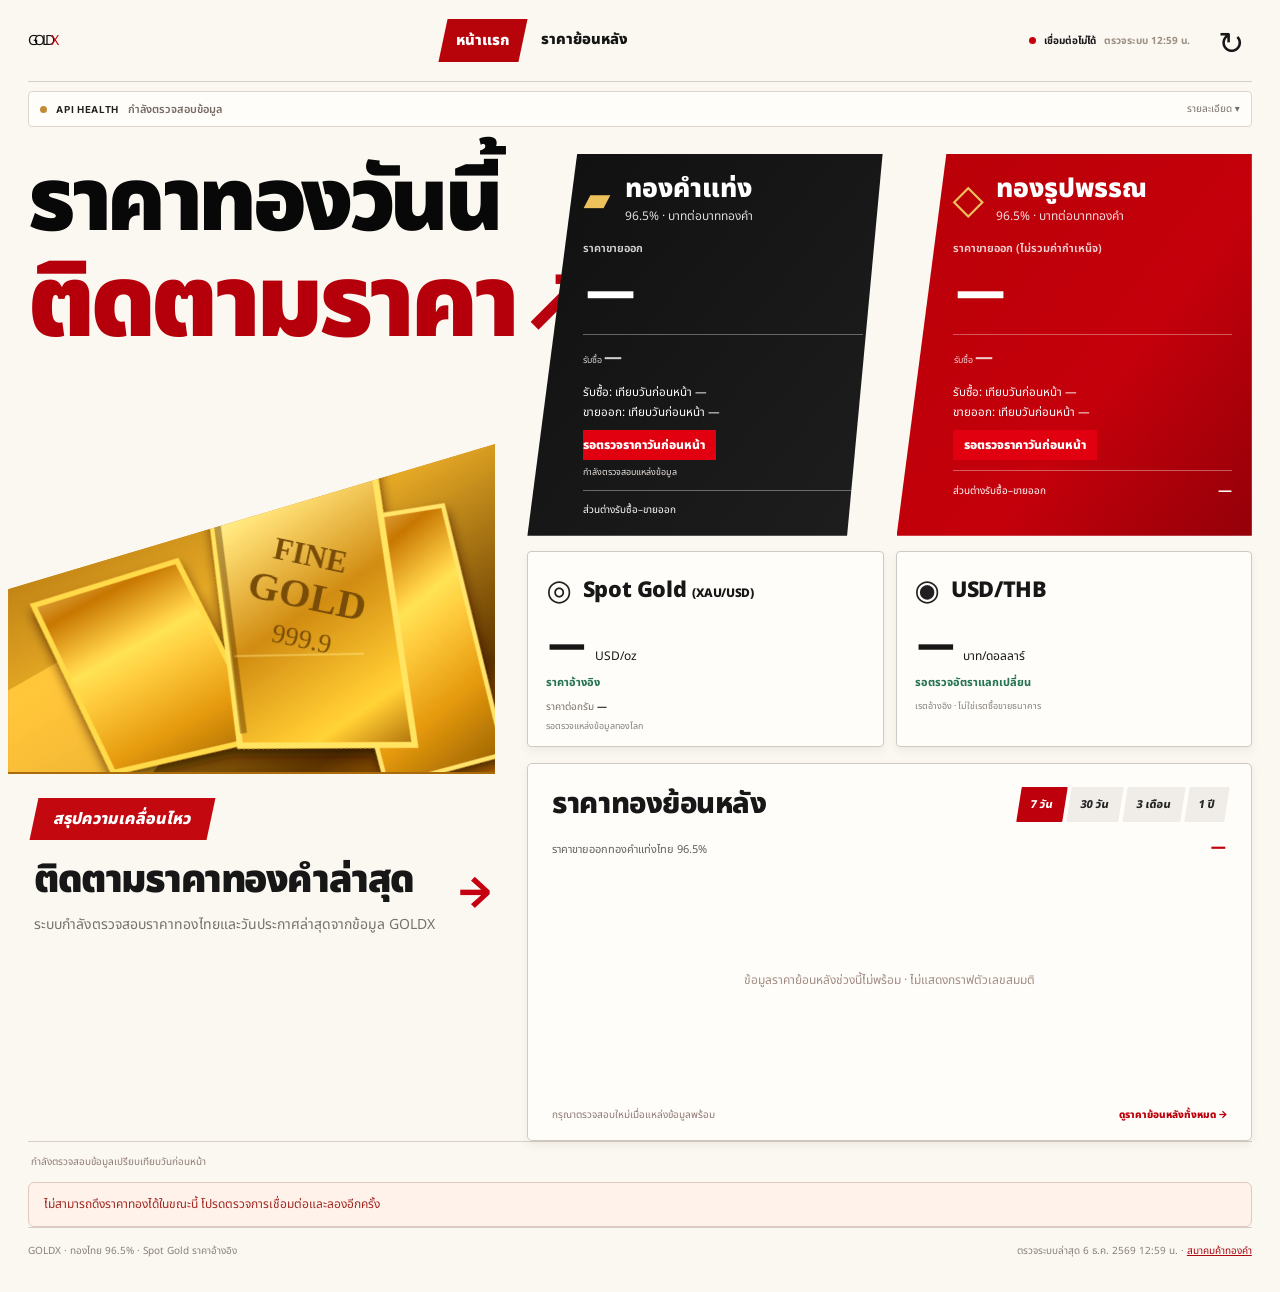
==== commit a75c6302: "Add compact expandable API freshness monitor to GOLDX" ====
--- a/index.html
+++ b/index.html
@@ -83,6 +83,32 @@
   <meta name="apple-mobile-web-app-status-bar-style" content="black-translucent" />
 
 
+<style id="gx-health-style">
+/* Compact API health strip in the existing GOLDX Bold Editorial visual system */
+.ed .gx-health{margin:9px 0 0;border:1px solid #ded6ce;background:#fffdfa;border-radius:4px;color:#25211e;font-family:'Noto Sans Thai','DM Sans',system-ui,sans-serif}
+.ed .gx-health summary{list-style:none;cursor:pointer;display:flex;gap:9px;align-items:center;min-height:34px;padding:6px 11px;font-size:11px}
+.ed .gx-health summary::-webkit-details-marker{display:none}
+.ed .gx-health summary:focus-visible{outline:2px solid #c4000e;outline-offset:2px}
+.ed .gx-health summary>strong{font-family:'DM Sans',sans-serif;font-weight:850;font-size:10px;letter-spacing:.07em}
+.ed .gx-health summary #gx-health-summary{color:#766b63;font-weight:600;min-width:0}
+.ed .gx-health-dot{width:7px;height:7px;flex:none;border-radius:50%;background:#c5a15b}
+.ed .gx-health[data-health="ok"] .gx-health-dot{background:#278657}
+.ed .gx-health[data-health="warn"] .gx-health-dot{background:#c38b36}
+.ed .gx-health[data-health="bad"] .gx-health-dot{background:#c4000e}
+.ed .gx-health-expand{margin-left:auto;color:#786f68;font-size:10px;white-space:nowrap}
+.ed .gx-health-expand:after{content:" ▾"}.ed .gx-health[open] .gx-health-expand:after{content:" ▴"}
+.ed .gx-health-body{border-top:1px solid #e5ded5;padding:12px}
+.ed .gx-health-grid{display:grid;grid-template-columns:repeat(3,minmax(0,1fr));gap:8px}
+.ed .gx-health-grid>div{display:flex;flex-direction:column;gap:4px;border:1px solid #ebe3db;background:#fbf8f2;padding:9px;border-radius:3px;min-width:0}
+.ed .gx-health-grid span{font-size:10px;color:#796e67}
+.ed .gx-health-grid strong{font-size:12px;color:#24201d;font-weight:800}
+.ed .gx-health-grid strong[data-health="warn"]{color:#a47329}
+.ed .gx-health-grid strong[data-health="bad"]{color:#c4000e}
+.ed .gx-health-grid strong[data-health="ok"]{color:#23764d}
+.ed .gx-health-grid small{font-size:10px;color:#82776e;overflow-wrap:anywhere}
+.ed #gx-health-meta{font-size:10px;color:#786d65;margin:9px 0 0;line-height:1.5}
+@media(max-width:580px){.ed .gx-health-grid{grid-template-columns:1fr}.ed .gx-health summary{gap:6px;font-size:10px;padding:7px}.ed .gx-health-expand{font-size:9px}}
+</style>
 </head>
 <body class="ivory-enabled">
 <svg width="0" height="0" aria-hidden="true" class="svg-defs" xmlns="http://www.w3.org/2000/svg"><defs>
@@ -109,6 +135,17 @@
     <div class="ed-top-status"><span class="ed-top-dot" aria-hidden="true"></span><span id="ilStatus" role="status" aria-live="polite">กำลังตรวจสอบราคา</span><span id="ilApi" data-state="warning" hidden></span><span id="ilDate" class="ed-header-date">—</span></div>
     <button class="il-refresh ed-refresh" id="ilRefresh" type="button" title="อัปเดตราคาล่าสุด" aria-label="อัปเดตราคาล่าสุด">↻</button>
   </header>
+  <details class="gx-health" id="gx-health" aria-label="สถานะความสดของข้อมูล GOLDX">
+    <summary><span class="gx-health-dot" id="gx-health-dot"></span><strong>API HEALTH</strong><span id="gx-health-summary">กำลังตรวจสอบข้อมูล</span><span class="gx-health-expand">รายละเอียด</span></summary>
+    <div class="gx-health-body">
+      <div class="gx-health-grid">
+        <div><span>ทองไทย 96.5%</span><strong id="gx-health-thai">รอข้อมูล</strong><small id="gx-health-thai-time">—</small></div>
+        <div><span>ทองโลก XAU/USD</span><strong id="gx-health-world">รอข้อมูล</strong><small id="gx-health-world-time">—</small></div>
+        <div><span>USD/THB</span><strong id="gx-health-fx">รอข้อมูล</strong><small id="gx-health-fx-time">—</small></div>
+      </div>
+      <p id="gx-health-meta">ตรวจเฉพาะข้อมูลที่ GOLDX ได้รับจาก API เดิม ไม่ส่งคำขอเพิ่ม</p>
+    </div>
+  </details>
 
   <main class="ed-layout">
     <aside class="ed-left">
@@ -1028,6 +1065,65 @@
 <script src="/goldx-pro.js" defer></script>
 <script src="/goldx4.js" defer></script>
 <script src="/editorial-bold.js" defer></script>
+<script id="gx-health-script">
+/* UI-only status from the existing quote event. No duplicate fetches. */
+(()=>{
+'use strict';
+const el=id=>document.getElementById(id);
+const box=el('gx-health'); if(!box)return;
+let latest=null,receivedAt=0,failed=false;
+const stamp=value=>{if(!value)return null;const d=new Date(value);return Number.isFinite(+d)?+d:null};
+const time=value=>{const t=stamp(value);return t===null?'ไม่ระบุเวลา':new Intl.DateTimeFormat('th-TH',{timeZone:'Asia/Bangkok',day:'numeric',month:'short',hour:'2-digit',minute:'2-digit',hour12:false}).format(t)};
+const dateKey=t=>new Intl.DateTimeFormat('en-CA',{timeZone:'Asia/Bangkok',year:'numeric',month:'2-digit',day:'2-digit'}).format(t);
+const yes=n=>typeof n==='number'&&Number.isFinite(n)&&n>0;
+function setPart(id,tone,label,when){
+  const node=el('gx-health-'+id);node.textContent=label;node.dataset.health=tone;
+  el('gx-health-'+id+'-time').textContent=when;
+  return tone;
+}
+function repaint(){
+ if(failed){box.dataset.health='bad';el('gx-health-summary').textContent='เชื่อมต่อ API ไม่สำเร็จ';el('gx-health-meta').textContent='คำขอล่าสุดล้มเหลว · ตัวเลขบนเว็บอาจเป็นข้อมูลก่อนหน้า';return}
+ if(!latest){box.dataset.health='warn';el('gx-health-summary').textContent='กำลังตรวจสอบข้อมูล';return}
+ const now=Date.now(),d=latest,thai=d.thai,world=d.world,fx=d.fx;
+ const thaiAt=stamp(thai?.updatedAt), worldAt=stamp(world?.updatedAt);
+ const thaiValid=yes(thai?.sellBar)&&thaiAt!==null;
+ const thaiIsToday=thaiValid&&dateKey(thaiAt)===dateKey(now)&&thai?.stale!==true&&thai?.announcedToday!==false;
+ const th=setPart('thai',!thaiValid?'bad':thaiIsToday?'ok':'warn',
+   !thaiValid?'ไม่มีข้อมูล':thaiIsToday?'ประกาศวันนี้':'ประกาศก่อนหน้า',
+   'ประกาศ '+time(thai?.updatedAt));
+ const wAge=worldAt===null?Infinity:now-worldAt;
+ const wValid=yes(world?.price)&&worldAt!==null;
+ const wFresh=wValid&&!world?.stale&&wAge>=-300000&&wAge<=180000;
+ const w=setPart('world',!wValid?'bad':wFresh?'ok':'warn',
+   !wValid?'ไม่มีข้อมูล':wFresh?'ข้อมูลล่าสุด':'ข้อมูลล่าช้า',
+   'ข้อมูล ณ '+time(world?.updatedAt));
+ const fxVal=fx?.usdThb ?? thai?.fx ?? world?.fxUsdThb;
+ const rateType=fx?.rateType;
+ const fxAt=fx?.asOf||(yes(thai?.fx)?thai?.updatedAt:world?.updatedAt);
+ const fxDateOnly=typeof fxAt==='string'&&/^\d{4}-\d{2}-\d{2}$/.test(fxAt);
+ const fxT=stamp(fxDateOnly?fxAt+'T12:00:00+07:00':fxAt);
+ const fxAge=fxT===null?Infinity:now-fxT;
+ const fxValid=yes(fxVal)&&fxT!==null;
+ const daily=rateType==='daily-reference';
+ const fxFresh=fxValid&&!daily&&fxAge>=-300000&&fxAge<=180000;
+ const x=setPart('fx',!fxValid?'bad':daily?'warn':fxFresh?'ok':'warn',
+   !fxValid?'ไม่มีข้อมูล':daily?'เรตรายวัน':fxFresh?'ข้อมูลล่าสุด':'เรตอ้างอิง / อาจล่าช้า',
+   fxDateOnly?'อ้างอิงวันที่ '+fxAt:'ข้อมูล ณ '+time(fxAt));
+ const failedParts=[th,w,x].filter(t=>t==='bad').length;
+ const warnings=[th,w,x].filter(t=>t==='warn').length;
+ const responseAge=now-receivedAt;
+ const delayed=responseAge>150000;
+ box.dataset.health=failedParts?'bad':warnings||delayed?'warn':'ok';
+ el('gx-health-summary').textContent=failedParts?failedParts+' แหล่งข้อมูลไม่พร้อม':delayed?'ไม่ได้ตรวจใหม่เกิน 2.5 นาที':warnings?warnings+' รายการต้องตรวจสอบ':'ข้อมูลพร้อมใช้งาน';
+ const checked=new Intl.DateTimeFormat('th-TH',{timeZone:'Asia/Bangkok',hour:'2-digit',minute:'2-digit',hour12:false}).format(receivedAt);
+ el('gx-health-meta').textContent='รับผล API ล่าสุด '+checked+' น. · ตรวจสถานะทุก 30 วินาทีโดยไม่เรียก API เพิ่ม · ราคาประกาศไทยไม่ได้วิ่งทุกวินาที';
+}
+document.addEventListener('goldx:quotes',ev=>{latest=ev.detail;receivedAt=Date.now();failed=false;repaint()});
+document.addEventListener('goldx:quotes-error',()=>{failed=true;repaint()});
+setInterval(repaint,30000);
+repaint();
+})();
+</script>
 <script src="/ivory-ledger.js" defer></script>
 
 
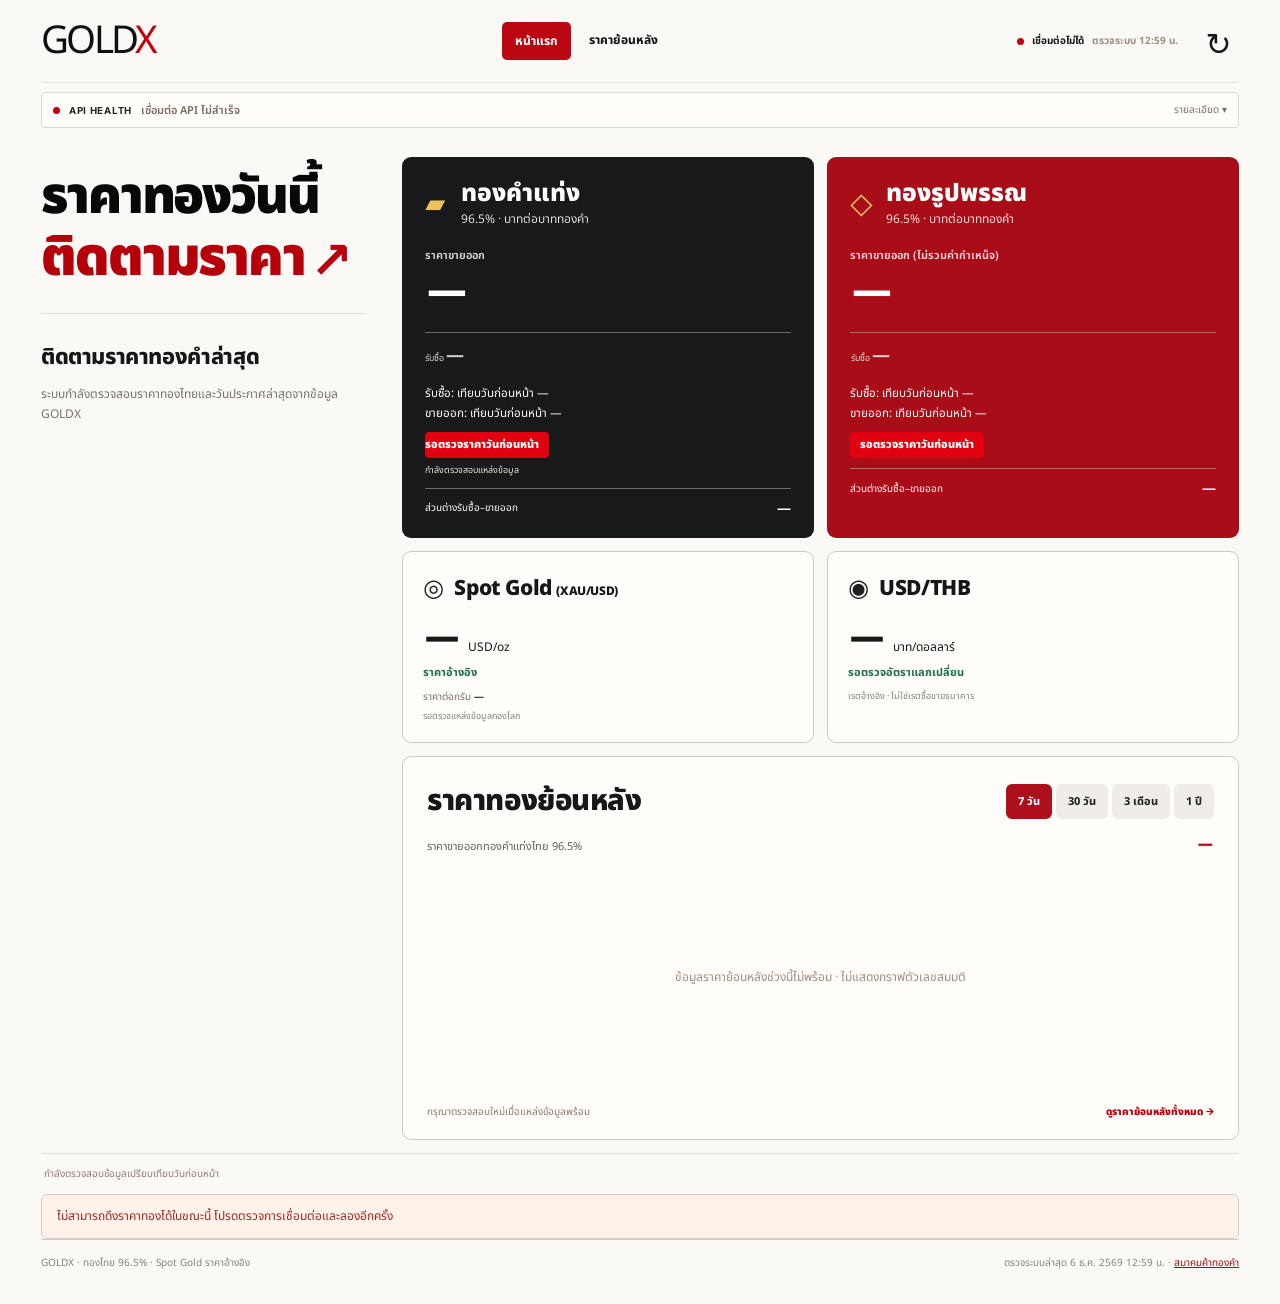
==== commit 2a98d7ce: "feat: show server check timestamp separately in compact API health bar" ====
--- a/index.html
+++ b/index.html
@@ -1086,24 +1086,24 @@
  if(!latest){box.dataset.health='warn';el('gx-health-summary').textContent='กำลังตรวจสอบข้อมูล';return}
  const now=Date.now(),d=latest,thai=d.thai,world=d.world,fx=d.fx;
  const thaiAt=stamp(thai?.updatedAt), worldAt=stamp(world?.updatedAt);
- const thaiValid=yes(thai?.sellBar)&&thaiAt!==null;
+ const thaiValid=yes(thai?.sellBar)&&thaiAt!==null&&d.health?.fields?.thai!=='unavailable';
  const thaiIsToday=thaiValid&&dateKey(thaiAt)===dateKey(now)&&thai?.stale!==true&&thai?.announcedToday!==false;
  const th=setPart('thai',!thaiValid?'bad':thaiIsToday?'ok':'warn',
    !thaiValid?'ไม่มีข้อมูล':thaiIsToday?'ประกาศวันนี้':'ประกาศก่อนหน้า',
    'ประกาศ '+time(thai?.updatedAt));
  const wAge=worldAt===null?Infinity:now-worldAt;
- const wValid=yes(world?.price)&&worldAt!==null;
+ const wValid=yes(world?.price)&&worldAt!==null&&d.health?.fields?.world!=='unavailable';
  const wFresh=wValid&&!world?.stale&&wAge>=-300000&&wAge<=180000;
  const w=setPart('world',!wValid?'bad':wFresh?'ok':'warn',
    !wValid?'ไม่มีข้อมูล':wFresh?'ข้อมูลล่าสุด':'ข้อมูลล่าช้า',
    'ข้อมูล ณ '+time(world?.updatedAt));
- const fxVal=fx?.usdThb ?? thai?.fx ?? world?.fxUsdThb;
+ const fxVal=fx?.usdThb ?? (d.health?null:(thai?.fx ?? world?.fxUsdThb));
  const rateType=fx?.rateType;
  const fxAt=fx?.asOf||(yes(thai?.fx)?thai?.updatedAt:world?.updatedAt);
  const fxDateOnly=typeof fxAt==='string'&&/^\d{4}-\d{2}-\d{2}$/.test(fxAt);
  const fxT=stamp(fxDateOnly?fxAt+'T12:00:00+07:00':fxAt);
  const fxAge=fxT===null?Infinity:now-fxT;
- const fxValid=yes(fxVal)&&fxT!==null;
+ const fxValid=yes(fxVal)&&fxT!==null&&d.health?.fields?.fx!=='unavailable';
  const daily=rateType==='daily-reference';
  const fxFresh=fxValid&&!daily&&fxAge>=-300000&&fxAge<=180000;
  const x=setPart('fx',!fxValid?'bad':daily?'warn':fxFresh?'ok':'warn',
@@ -1116,7 +1116,8 @@
  box.dataset.health=failedParts?'bad':warnings||delayed?'warn':'ok';
  el('gx-health-summary').textContent=failedParts?failedParts+' แหล่งข้อมูลไม่พร้อม':delayed?'ไม่ได้ตรวจใหม่เกิน 2.5 นาที':warnings?warnings+' รายการต้องตรวจสอบ':'ข้อมูลพร้อมใช้งาน';
  const checked=new Intl.DateTimeFormat('th-TH',{timeZone:'Asia/Bangkok',hour:'2-digit',minute:'2-digit',hour12:false}).format(receivedAt);
- el('gx-health-meta').textContent='รับผล API ล่าสุด '+checked+' น. · ตรวจสถานะทุก 30 วินาทีโดยไม่เรียก API เพิ่ม · ราคาประกาศไทยไม่ได้วิ่งทุกวินาที';
+ const checkedSource=d.checkedAt||d.fetchedAt;
+  el('gx-health-meta').textContent='เซิร์ฟเวอร์ตรวจข้อมูล '+time(checkedSource)+' · หน้าเว็บรับผล '+checked+' น. · เวลาประกาศแสดงแยกตามแหล่ง';
 }
 document.addEventListener('goldx:quotes',ev=>{latest=ev.detail;receivedAt=Date.now();failed=false;repaint()});
 document.addEventListener('goldx:quotes-error',()=>{failed=true;repaint()});
--- a/editorial-bold.css
+++ b/editorial-bold.css
@@ -203,3 +203,83 @@
  body.ed[data-page=history] .ranges button{padding:8px 10px;font-size:11px}
  body.ed[data-page=history] .ed-nav{justify-content:space-between}
 }
+
+/* GOLDX Minimal Clarity V1 — declutter only the homepage; preserve existing prices,
+   historical data, interactions and responsive layouts. */
+body.ivory-enabled .ivory-ledger.ed{max-width:1480px;padding-inline:clamp(18px,3.2vw,50px);background:#fbf9f5}
+.ed .ed-topbar{min-height:70px;padding-block:12px;border-bottom-color:#e8e2db}
+.ed .ed-logo{font-size:clamp(35px,3vw,49px);letter-spacing:-2.7px}
+.ed .ed-nav a{transform:none;border-radius:5px;font-size:12px;font-weight:750;padding:10px 13px}
+.ed .ed-nav a span{transform:none}
+.ed .ed-nav a.ed-active{background:#ba0711}
+.ed .ed-layout{grid-template-columns:minmax(0,28fr) minmax(0,72fr);gap:clamp(20px,2.8vw,40px);padding-top:29px}
+.ed .ed-hero{min-height:0;display:block;padding:12px 0 0}
+.ed .ed-hero h1{font-size:clamp(38px,4vw,65px);letter-spacing:-2.1px;line-height:1.15;white-space:normal}
+.ed .ed-hero h1 em{font-size:clamp(40px,4.2vw,70px);line-height:1.16}
+.ed .ed-up-arrow{font-size:clamp(39px,4vw,63px);transform:none;margin-left:5px}
+.ed .ed-hero-gold{display:none}
+.ed .ed-hero-lead{font-size:clamp(13px,1.3vw,17px);font-weight:600;letter-spacing:0;line-height:1.65;max-width:330px;margin-top:16px!important;color:#625b55}
+.ed .ed-story{min-height:0;padding:28px 0 10px;margin-top:23px;border-top:1px solid #e2dbd3}
+.ed .ed-story .ed-ribbon,.ed .ed-story-arrow{display:none}
+.ed .ed-story h2{font-size:clamp(17px,1.7vw,23px);line-height:1.45;font-weight:800;letter-spacing:-.4px}
+.ed .ed-story p{font-size:12px;line-height:1.7;margin-top:10px!important}
+.ed .ed-right{padding:0}
+.ed .ed-card-row{gap:13px}
+.ed .ed-price-card.ed-black,.ed .ed-price-card.ed-red{clip-path:none;border-radius:9px}
+.ed .ed-price-card{min-height:0;padding:22px 23px 19px}
+.ed .ed-price-card.ed-black>*{padding-left:0}
+.ed .ed-price-card.ed-black{background:#18191b}
+.ed .ed-price-card.ed-red{background:#a90d18}
+.ed .ed-card-head h2{font-size:clamp(18px,1.9vw,25px)}
+.ed .ed-metal-icon{font-size:26px;min-width:24px}
+.ed .ed-ring-icon{font-size:29px}
+.ed .ed-hero-price{margin:18px 0 12px}
+.ed .ed-hero-price strong{font-size:clamp(32px,3.7vw,57px);letter-spacing:-1.45px}
+.ed .ed-deltas{margin-top:7px}
+.ed .ed-main-move{margin-top:10px;padding:6px 10px;border-radius:4px;font-size:11px}
+.ed .ed-secondary-row{gap:13px;margin-top:13px}
+.ed .ed-secondary-card{border-radius:9px;box-shadow:none;padding:19px 20px}
+.ed .ed-secondary-card h2{font-size:clamp(16px,1.7vw,21px)}
+.ed .ed-secondary-card h2 span{font-size:24px}
+.ed .ed-secondary-price strong{font-size:clamp(29px,3.2vw,44px)}
+.ed .ed-chart-panel{margin-top:13px;border-radius:9px;padding:22px 24px 18px;box-shadow:none}
+.ed .ed-periods button{transform:none;border-radius:6px;font-weight:750}
+.ed .ed-periods button.ed-selected{background:#ae101b}
+.ed .ed-source-strip{margin-top:13px;border-top-color:#e4ddd5}
+.ed .gx-health{border-color:#e7e0d8;background:#fffdfa;box-shadow:none}
+@media(max-width:1050px){
+ .ed .ed-layout{grid-template-columns:minmax(0,31fr) minmax(0,69fr);gap:18px}
+ .ed .ed-hero h1{font-size:clamp(35px,4.4vw,53px)}
+ .ed .ed-hero h1 em{font-size:clamp(38px,5vw,59px)}
+ .ed .ed-up-arrow{font-size:44px}
+ .ed .ed-hero-price strong{font-size:clamp(31px,3.5vw,44px)}
+}
+@media(max-width:920px){
+ .ed .ed-layout{display:flex;flex-direction:column;gap:18px;padding-top:20px}
+ .ed .ed-left,.ed .ed-right{width:100%}
+ .ed .ed-hero{min-height:0;padding:2px 0}
+ .ed .ed-hero h1{font-size:clamp(38px,6vw,60px)}
+ .ed .ed-hero h1 em{font-size:clamp(42px,6.5vw,64px)}
+ .ed .ed-hero-lead{max-width:550px}
+ .ed .ed-story{display:none}
+ .ed .ed-hero-price strong{font-size:clamp(39px,6vw,63px)}
+}
+@media(max-width:650px){
+ body.ivory-enabled .ivory-ledger.ed{padding-inline:16px}
+ .ed .ed-topbar{gap:8px}
+ .ed .ed-logo{font-size:36px}
+ .ed .ed-layout{gap:17px;padding-top:15px}
+ .ed .ed-hero{padding:5px 0}
+ .ed .ed-hero h1{font-size:clamp(34px,9vw,51px);letter-spacing:-1.3px}
+ .ed .ed-hero h1 em{font-size:clamp(38px,10vw,58px)}
+ .ed .ed-up-arrow{font-size:clamp(32px,9vw,52px)}
+ .ed .ed-hero-lead{font-size:12px;margin-top:9px!important}
+ .ed .ed-card-row,.ed .ed-secondary-row{grid-template-columns:1fr;gap:11px}
+ .ed .ed-price-card{padding:20px 19px 17px}
+ .ed .ed-hero-price strong{font-size:clamp(40px,10vw,59px)}
+ .ed .ed-secondary-card{padding:17px}
+ .ed .ed-chart-panel{padding:18px 15px}
+ .ed .ed-periods{gap:5px}
+ .ed .ed-periods button{padding:8px 11px}
+ .ed .ed-chart-display{min-height:190px}
+}
